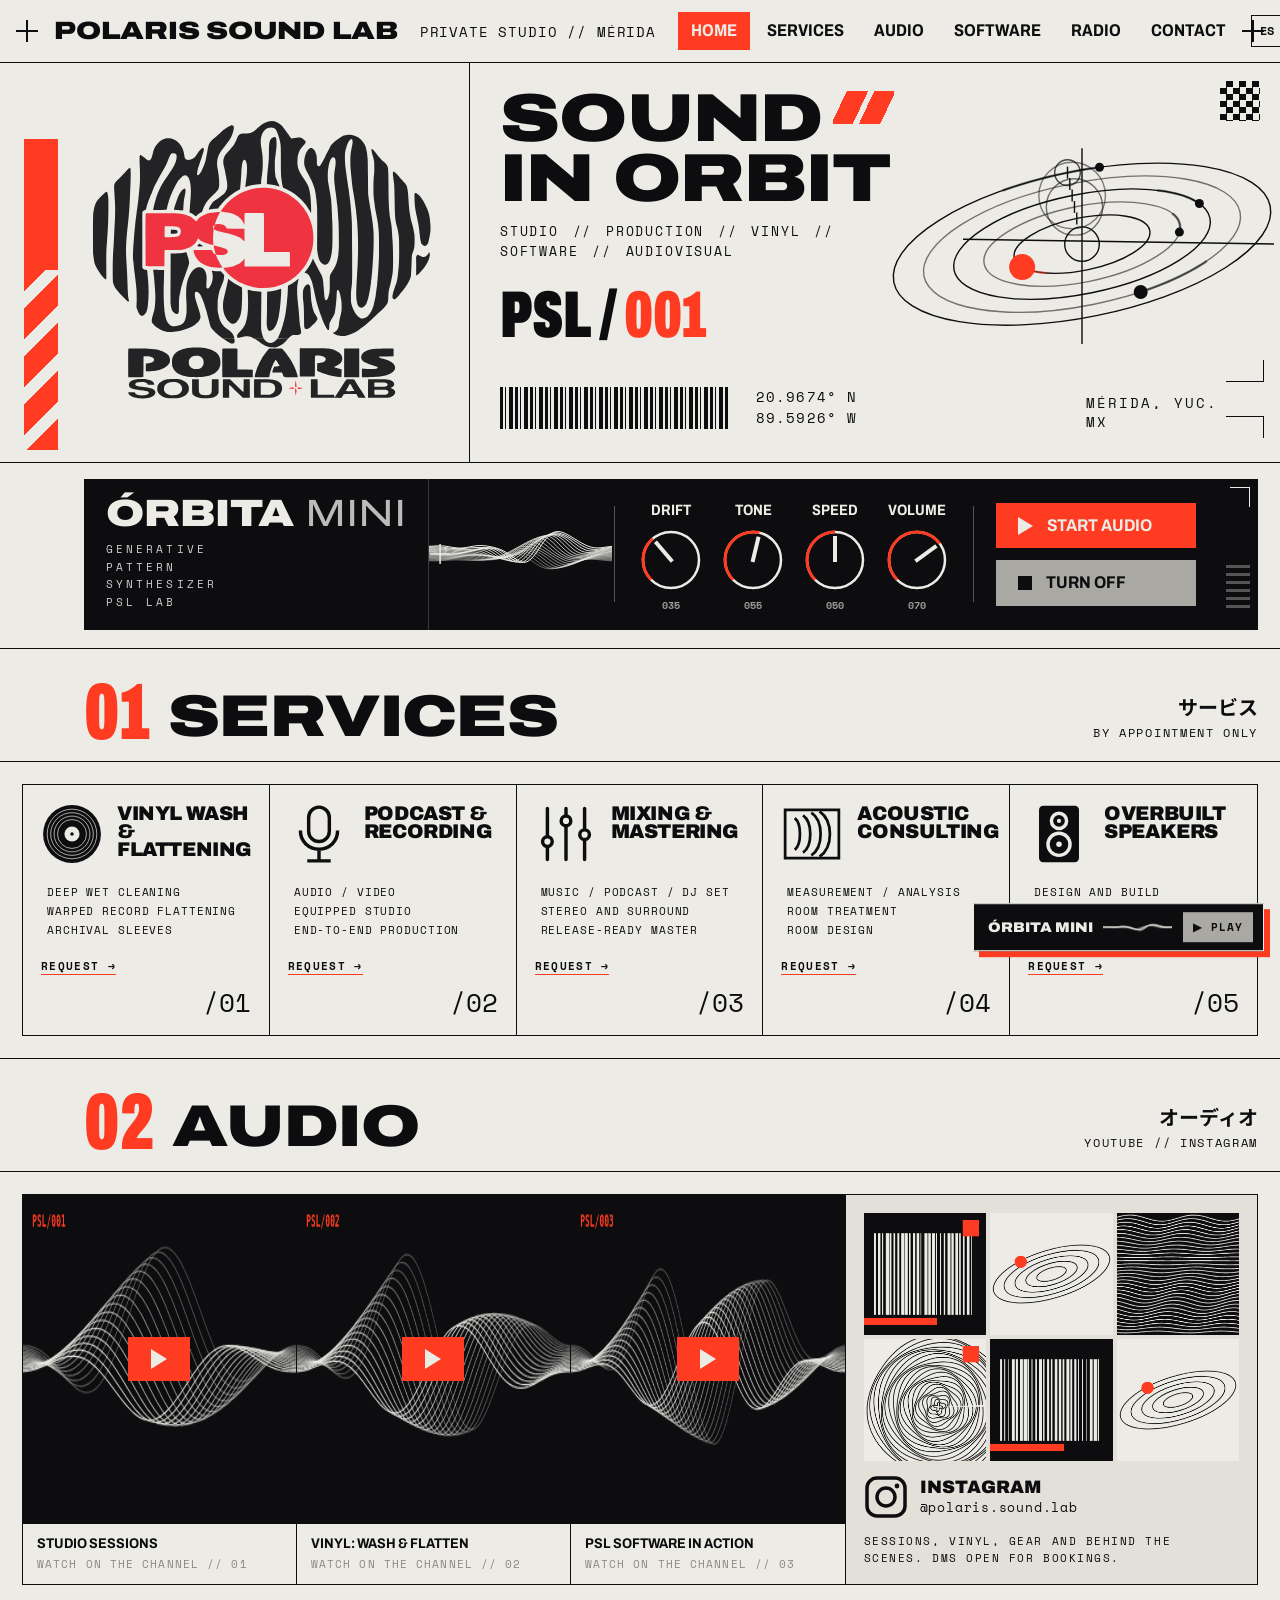
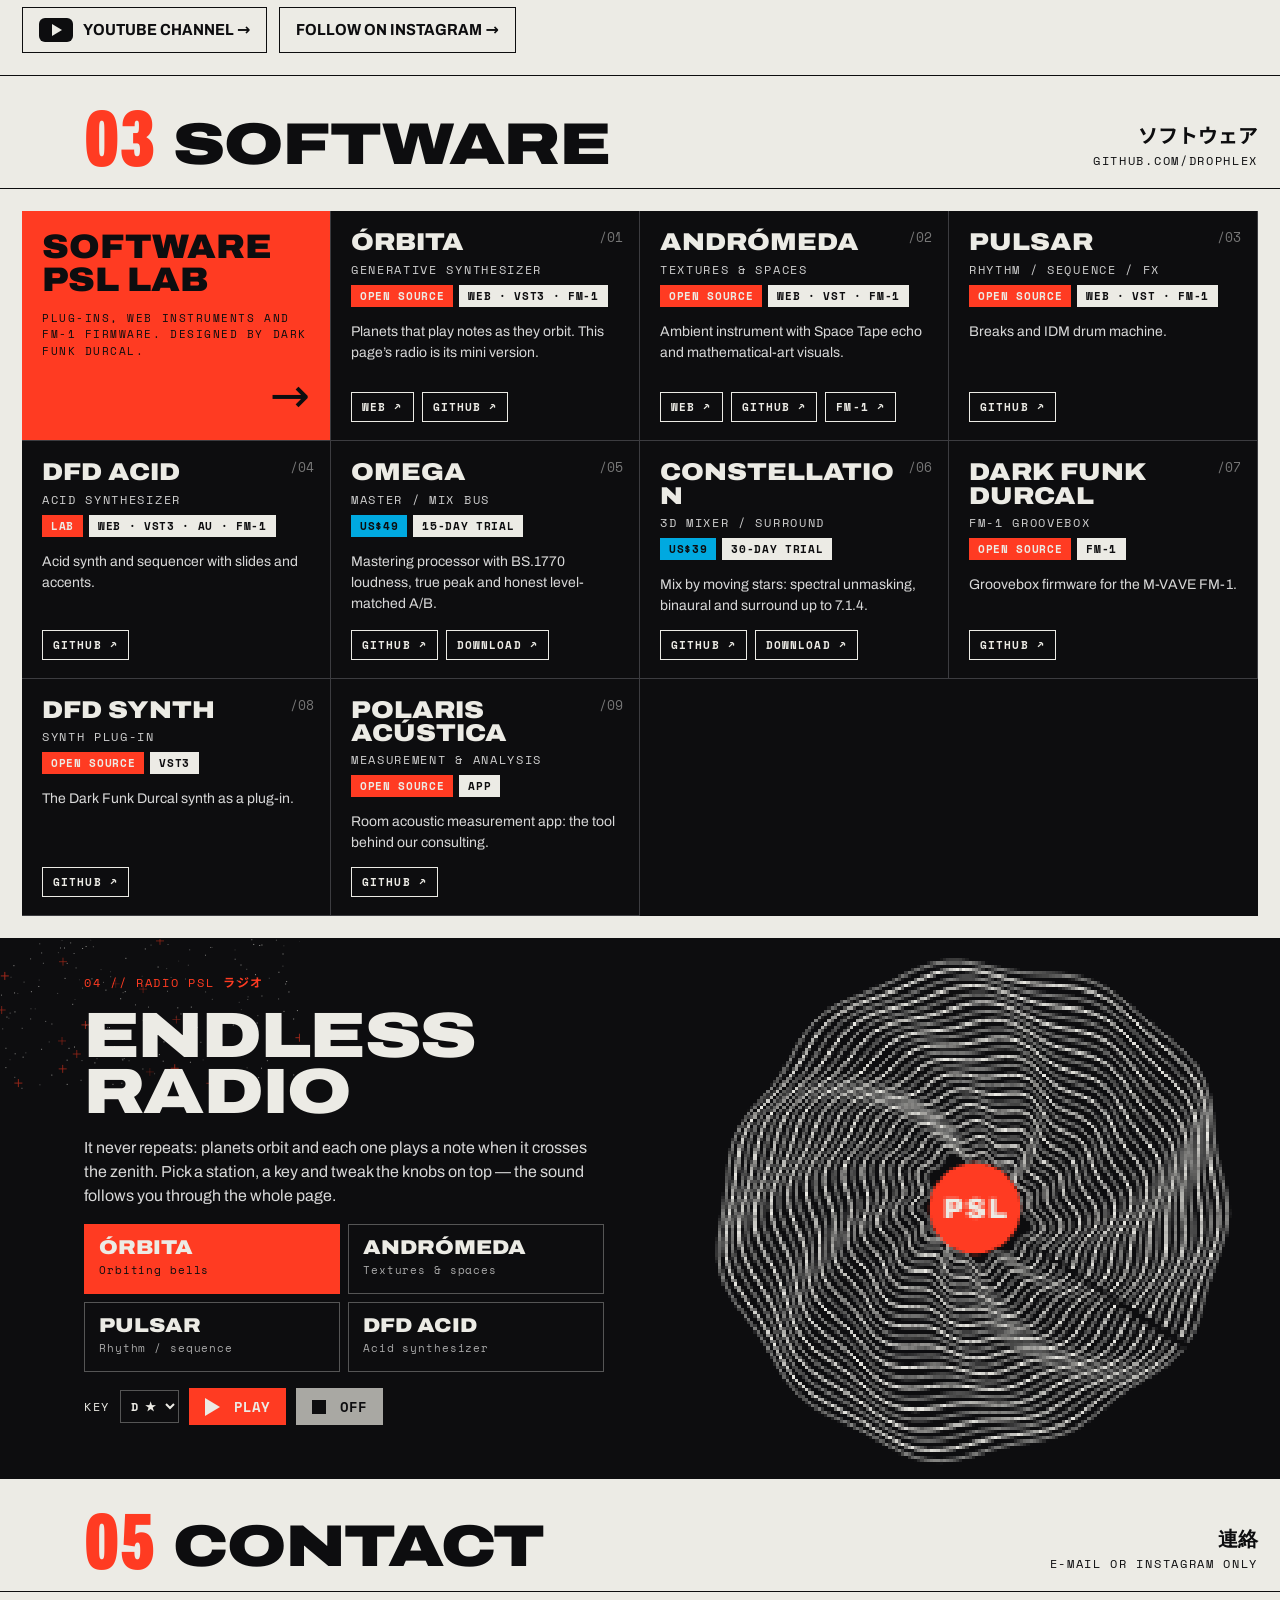
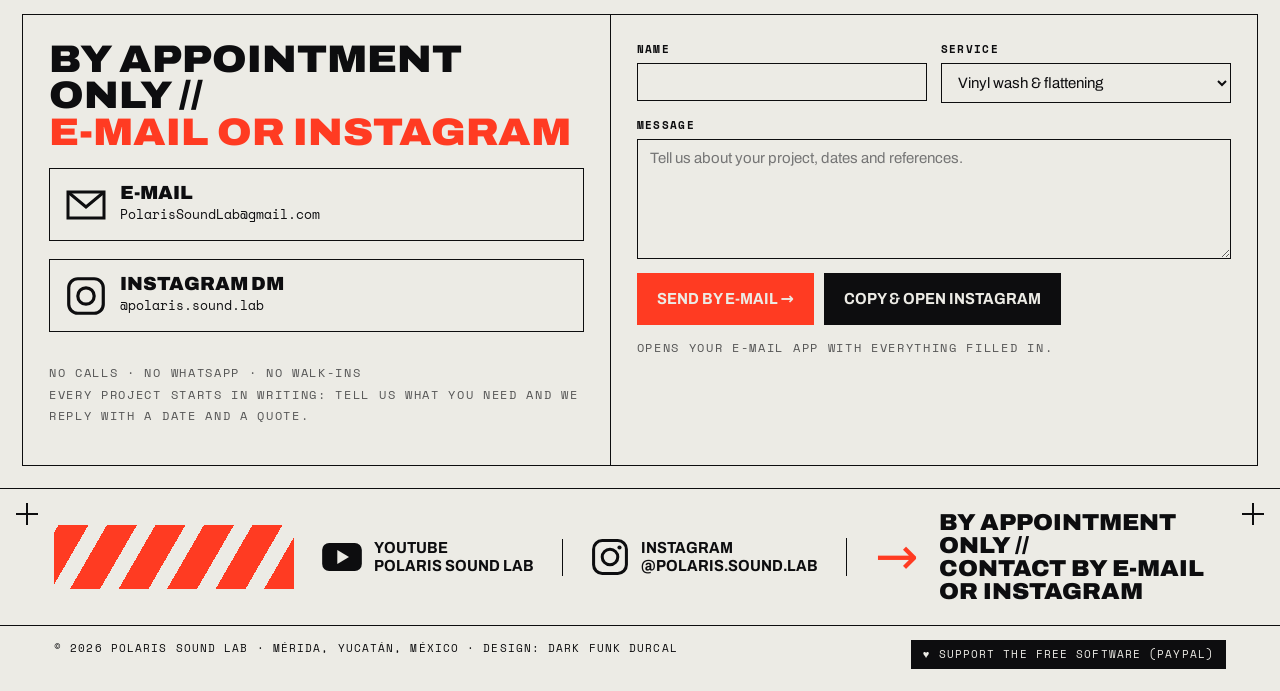
==== index.html @ 4565cee0 "ÓRBITA mini: fix crackling (larger audio buffer, click-free envelopes, limiter, voice cap, lighter v" ====
<!DOCTYPE html>
<html lang="es">
<head>
<meta charset="utf-8">
<meta name="viewport" content="width=device-width,initial-scale=1">
<title>Polaris Sound Lab — Estudio privado · Mérida, Yucatán</title>
<meta name="description" content="Polaris Sound Lab: lavado y aplanado de vinilos, podcast y grabación, mezcla y masterización, asesoría acústica, bocinas Overbuilt y software de audio. Mérida, Yucatán, México.">
<meta property="og:title" content="Polaris Sound Lab — Sonido en órbita">
<meta property="og:description" content="Estudio privado en Mérida, Yucatán. Vinilo, grabación, mezcla, master, acústica, bocinas y software.">
<meta property="og:image" content="assets/og.png">
<meta name="theme-color" content="#ecebe5">
<link rel="icon" href="assets/favicon.svg" type="image/svg+xml">
<link rel="preload" href="assets/archivo-var.woff2" as="font" type="font/woff2" crossorigin>
<style>@font-face{font-family:'Archivo';src:url(assets/archivo-var.woff2) format('woff2');font-weight:100 900;font-stretch:62% 125%;font-display:swap}
@font-face{font-family:'Mono';src:url(assets/SpaceMono-Regular.ttf) format('truetype');font-weight:400;font-display:swap}
@font-face{font-family:'Mono';src:url(assets/SpaceMono-Bold.ttf) format('truetype');font-weight:700;font-display:swap}
@font-face{font-family:'JP';src:url(assets/NotoJP-Bold-sub.ttf) format('truetype');font-weight:700;font-display:swap}
:root{--paper:#ecebe5;--paper2:#e2e0d8;--ink:#0d0d0f;--ink2:#1a1a1d;--red:#ff3b22;--red2:#ef3340;--grey:#8a8880;--line:1.5px solid var(--ink);--cyan:#00a9e0}
*{box-sizing:border-box}
html{scroll-behavior:smooth;scroll-padding-top:64px}
body{margin:0;background:var(--paper);color:var(--ink);font:400 16px/1.5 'Archivo',system-ui,sans-serif;font-stretch:100%;-webkit-font-smoothing:antialiased;overflow-x:hidden}
a{color:inherit}
button{font:inherit;color:inherit;cursor:pointer}
::selection{background:var(--red);color:var(--paper)}
.mono{font-family:'Mono',ui-monospace,monospace;letter-spacing:.14em;text-transform:uppercase}
.jp{font-family:'JP',sans-serif;font-weight:700}
.wide{font-weight:900;font-stretch:125%;letter-spacing:-.01em;text-transform:uppercase;line-height:.88}
.cond{font-weight:900;font-stretch:62%;text-transform:uppercase;line-height:.9}
.red{color:var(--red)}
.cross{position:absolute;width:22px;height:22px;pointer-events:none}
.cross::before,.cross::after{content:'';position:absolute;background:var(--ink)}
.cross::before{left:10px;top:0;width:1.5px;height:22px}.cross::after{top:10px;left:0;height:1.5px;width:22px}
.skip{position:absolute;left:-999px}.skip:focus{left:8px;top:8px;z-index:99;background:var(--ink);color:var(--paper);padding:8px}

/* ── header ── */
header{position:sticky;top:0;z-index:40;background:var(--paper);border-bottom:var(--line)}
.bar{display:flex;align-items:center;gap:22px;height:62px;padding:0 54px;position:relative}
.bar .cross.l{left:16px;top:20px}.bar .cross.r{right:16px;top:20px}
.brand{font-weight:900;font-stretch:125%;font-size:25px;letter-spacing:-.01em;text-decoration:none;white-space:nowrap;display:flex;align-items:center;gap:10px}
.brand svg{width:34px;height:34px;flex:none}
.tagline{font-size:14px;letter-spacing:.06em;white-space:nowrap}
nav{margin-left:auto;display:flex;gap:4px;align-items:center}
nav a{font-weight:700;font-stretch:85%;text-transform:uppercase;font-size:17px;text-decoration:none;padding:5px 12px;border:1.5px solid transparent}
nav a:hover{border-color:var(--ink)}
nav a.on{background:var(--red);color:var(--paper)}
.lang{border:var(--line);background:none;font-family:'Mono';font-weight:700;font-size:12px;padding:6px 8px;margin-left:8px}
.lang:hover{background:var(--ink);color:var(--paper)}

/* ── hero ── */
.hero{display:grid;grid-template-columns:470px 1fr;border-bottom:var(--line);position:relative;min-height:400px}
.hero .side{position:absolute;left:24px;top:76px;bottom:12px;width:34px;background:repeating-linear-gradient(-45deg,var(--red) 0 22px,var(--paper) 22px 34px);background-size:100% 100%}
.hero .side::before{content:'';position:absolute;inset:0 0 auto 0;height:42%;background:var(--red)}
.logoCell{border-right:var(--line);padding:22px 30px 22px 84px;display:flex;align-items:center;justify-content:center;position:relative}
.logo{width:100%;max-width:380px;display:block;overflow:visible}
.logo .grooves{transform-origin:560px 350px;transition:filter .3s}
.logo:hover .grooves{filter:url(#glitch)}
.headCell{padding:26px 30px 24px;position:relative;display:grid;grid-template-columns:1fr 360px;grid-template-rows:auto auto 1fr;gap:0 10px}
.headCell h1{font-size:clamp(46px,5.3vw,92px);white-space:nowrap;margin:0;grid-column:1/2}
.headCell h1 .slash{display:inline-block;width:.9em;height:.48em;margin-left:.15em;vertical-align:.25em;background:linear-gradient(115deg,transparent 0 18%,var(--red) 18% 46%,transparent 46% 54%,var(--red) 54% 82%,transparent 82%)}
.kicker{font-size:13px;margin:14px 0 18px;word-spacing:.3em}
.code{display:flex;align-items:center;gap:26px;flex-wrap:wrap}
.code .big{font-weight:900;font-stretch:62%;font-size:66px;line-height:.8}
.barcode{height:42px;width:230px;background:repeating-linear-gradient(90deg,var(--ink) 0 3px,transparent 3px 5px,var(--ink) 5px 6px,transparent 6px 9px,var(--ink) 9px 13px,transparent 13px 15px)}
.coords{font-size:14px;line-height:1.45;letter-spacing:.08em}
.orbitBox{grid-column:2/3;grid-row:1/4;position:relative;min-height:300px}
.orbitBox canvas{position:absolute;inset:-10px -10px 0 -30px;width:calc(100% + 40px);height:calc(100% + 10px)}
.orbitBox .loc{position:absolute;right:46px;bottom:6px;font-size:14px;line-height:1.4}
.orbitBox .px{position:absolute;right:4px;top:-8px;width:40px;height:40px;background:conic-gradient(var(--ink) 0 25%,transparent 0 50%,var(--ink) 0 75%,transparent 0);background-size:13px 13px}
.brk{position:absolute;width:38px;height:22px;border:1.5px solid var(--ink)}
.brk.a{right:0;bottom:56px;border-left:0;border-top:0}.brk.b{right:0;bottom:0;border-left:0;border-bottom:0}

/* ── órbita mini player ── */
.playerWrap{padding:16px 22px 18px 84px;border-bottom:var(--line)}
.player{background:var(--ink);color:var(--paper);display:grid;grid-template-columns:auto 1fr auto auto 40px;align-items:center;gap:0;min-height:142px;position:relative}
.player .ttl{padding:18px 22px;border-right:1px solid #3a3a3e;height:100%;display:flex;flex-direction:column;justify-content:center}
.player .ttl b{font-size:38px;font-weight:900;font-stretch:125%;line-height:.9}
.player .ttl b span{font-weight:400;color:#bbb}
.player .ttl small{font-size:11px;line-height:1.6;margin-top:10px;letter-spacing:.28em;color:#cfcfcf}
.player .wave{height:142px;width:100%;display:block;min-width:120px}
.knobs{display:flex;gap:18px;padding:0 24px;border-left:1px solid #555;border-right:1px solid #555;height:96px;align-items:center}
.knob{display:flex;flex-direction:column;align-items:center;gap:6px;user-select:none;touch-action:none;outline:none}
.knob label{font-weight:700;font-stretch:85%;font-size:15px;text-transform:uppercase}
.knob svg{width:64px;height:64px;cursor:ns-resize}
.knob:focus-visible svg circle.rim{stroke:var(--red)}
.knob .val{font:700 10px 'Mono';color:#9a9a9a;height:12px}
.ctrls{display:flex;flex-direction:column;gap:12px;padding:0 22px}
.btn{display:flex;align-items:center;gap:14px;border:0;font-weight:700;font-stretch:90%;text-transform:uppercase;font-size:17px;padding:10px 22px;min-width:200px}
.btn.go{background:var(--red);color:var(--paper)}
.btn.go:hover{background:#ff5c46}
.btn.go .ico{width:0;height:0;border-left:15px solid currentColor;border-top:9px solid transparent;border-bottom:9px solid transparent}
.btn.stop{background:#a9a8a3;color:var(--ink)}
.btn.stop .ico{width:14px;height:14px;background:currentColor}
.btn.stop:hover{background:var(--paper)}
.player.live .btn.go{outline:2px solid var(--paper);outline-offset:3px}
.player .lv{align-self:stretch;display:flex;flex-direction:column;justify-content:flex-end;gap:5px;padding:22px 8px}
.player .lv i{display:block;height:3px;background:#555}.player .lv i.on{background:var(--paper)}
.player .corner{position:absolute;right:8px;top:8px;width:20px;height:20px;border-top:1.5px solid var(--paper);border-right:1.5px solid var(--paper)}
.moods{display:flex;gap:6px;flex-wrap:wrap;margin-top:10px}
.moods button{background:none;border:1px solid #666;color:#ccc;font:700 10px 'Mono';letter-spacing:.12em;padding:4px 7px}
.moods button.on{background:var(--paper);color:var(--ink);border-color:var(--paper)}
.status{font-size:11px;color:#9a9a9a;margin-top:2px}

/* floating mini control */
.pill{position:fixed;right:16px;bottom:16px;z-index:50;background:var(--ink);color:var(--paper);display:flex;align-items:center;gap:10px;padding:8px 10px 8px 14px;border:1.5px solid var(--paper);box-shadow:6px 6px 0 var(--red);transform:translateY(140%);transition:transform .35s}
.pill.show{transform:none}
.pill .nm{font-weight:900;font-stretch:110%;font-size:14px;text-transform:uppercase}
.pill canvas{width:70px;height:26px}
.pill button{background:var(--red);color:var(--paper);border:0;font:700 11px 'Mono';letter-spacing:.1em;padding:7px 10px}
.pill button.off{background:#a9a8a3;color:var(--ink)}

/* ── sections ── */
section{position:relative;border-bottom:var(--line)}
.sh{display:flex;align-items:flex-end;gap:18px;padding:34px 22px 18px 84px;border-bottom:var(--line)}
.sh .n{font-weight:900;font-stretch:62%;font-size:80px;line-height:.75;color:var(--red)}
.sh h2{margin:0;font-size:clamp(34px,4.6vw,64px)}
.sh .meta{margin-left:auto;text-align:right;font-size:12px;line-height:1.6}
.sh .meta .jp{font-size:20px;letter-spacing:0;display:block}

/* services */
.services{display:grid;grid-template-columns:repeat(5,minmax(0,1fr));margin:22px 22px 22px 22px;border:var(--line)}
.svc{border-right:var(--line);padding:18px 18px 14px;display:flex;flex-direction:column;min-height:250px;position:relative;background:var(--paper);transition:background .2s,color .2s}
.svc:last-child{border-right:0}
.svc .top{display:flex;gap:14px;align-items:flex-start}
.svc svg{width:62px;height:62px;flex:none}
.svc h3{margin:2px 0 0;font-size:clamp(18px,1.55vw,25px);hyphens:auto;font-weight:900;font-stretch:100%;line-height:.92;text-transform:uppercase;letter-spacing:-.02em}
.svc ul{list-style:none;margin:18px 0 10px;padding:0 0 0 6px;font-size:11px;letter-spacing:.08em;line-height:1.75}
.svc .num{margin-top:auto;align-self:flex-end;font:400 26px 'Mono'}
.svc a.ask{font:700 11px 'Mono';letter-spacing:.12em;text-transform:uppercase;text-decoration:none;border-bottom:1.5px solid var(--red);align-self:flex-start;margin-top:auto}
.svc:hover{background:var(--ink);color:var(--paper)}
.svc:hover svg *{stroke:var(--paper)}
.svc:hover svg .fill{fill:var(--paper)}
.svc:hover a.ask{color:var(--red)}
.svc p{font-size:14px;margin:0 0 12px}
.note{padding:0 22px 22px;font-size:12px}

/* software */
.soft{background:var(--ink);color:var(--paper);margin:22px;display:grid;grid-template-columns:repeat(auto-fill,minmax(270px,1fr))}
.app{padding:20px 20px 18px;border-right:1px solid #3c3c40;border-bottom:1px solid #3c3c40;display:flex;flex-direction:column;gap:6px;min-height:230px;position:relative}
.app h3{margin:0;padding-right:34px;overflow-wrap:anywhere;font-size:clamp(22px,1.9vw,30px);font-weight:900;font-stretch:115%;text-transform:uppercase;line-height:.95}
.app .sub{font-size:12px;color:#cfcfcf}
.app p{font-size:14px;color:#d8d8d8;margin:8px 0}
.tags{display:flex;gap:6px;flex-wrap:wrap}
.tag{background:var(--red);color:var(--paper);font:700 11px 'Mono';letter-spacing:.06em;padding:3px 9px;text-transform:uppercase}
.tag.w{background:var(--paper);color:var(--ink)}.tag.c{background:var(--cyan);color:var(--ink)}
.app .links{margin-top:auto;display:flex;gap:8px;flex-wrap:wrap}
.app .links a{font:700 11px 'Mono';letter-spacing:.1em;text-transform:uppercase;text-decoration:none;border:1px solid var(--paper);padding:6px 10px}
.app .links a:hover{background:var(--paper);color:var(--ink)}
.app .idx{position:absolute;right:16px;top:16px;font:400 13px 'Mono';color:#777}
.softHead{display:flex;flex-direction:column;justify-content:space-between;padding:20px;border-right:1px solid #3c3c40;border-bottom:1px solid #3c3c40;background:var(--red);color:var(--ink)}
.softHead b{font-size:34px;font-weight:900;font-stretch:110%;line-height:.95;text-transform:uppercase}
.softHead .arrow{font-size:48px;line-height:1;align-self:flex-end}

/* audio / youtube / instagram */
.media{display:grid;grid-template-columns:2fr 1fr;margin:22px;border:var(--line)}
.vids{display:grid;grid-template-columns:repeat(3,1fr);border-right:var(--line)}
.vid{border-right:var(--line);display:flex;flex-direction:column}
.vid:last-child{border-right:0}
.vid .frame{flex:1;min-height:190px;aspect-ratio:auto;background:var(--ink);position:relative;overflow:hidden;display:block;border:0;width:100%;padding:0}
.vid .frame img{width:100%;height:100%;object-fit:cover;display:block;opacity:.85}
.vid .frame canvas{width:100%;height:100%;display:block}
.vid .frame .play{position:absolute;left:50%;top:50%;transform:translate(-50%,-50%);width:62px;height:44px;background:var(--red);display:grid;place-items:center}
.vid .frame .play::after{content:'';border-left:16px solid var(--paper);border-top:10px solid transparent;border-bottom:10px solid transparent}
.vid iframe{width:100%;flex:1;min-height:190px;border:0;display:block}
.vid .cap{padding:12px 14px;font-size:14px;font-weight:700;font-stretch:90%;text-transform:uppercase;line-height:1.15}
.vid .cap small{display:block;font:400 11px 'Mono';letter-spacing:.1em;color:var(--grey);margin-top:4px}
.ig{display:flex;flex-direction:column;padding:18px;gap:14px;background:var(--paper2)}
.ig .grid{display:grid;grid-template-columns:repeat(3,1fr);gap:4px}
.ig .grid canvas{width:100%;aspect-ratio:1;display:block;background:var(--ink)}
.ig a.follow{display:flex;align-items:center;gap:12px;text-decoration:none;font-weight:900;font-stretch:100%;text-transform:uppercase;font-size:18px;line-height:1.1}
.ig a.follow small{display:block;font:400 13px 'Mono';letter-spacing:.06em;text-transform:none}
.socialRow{display:flex;gap:12px;flex-wrap:wrap;padding:0 22px 22px}
.socialRow a{display:inline-flex;gap:10px;align-items:center;text-decoration:none;border:var(--line);padding:10px 16px;font-weight:700;text-transform:uppercase;font-stretch:90%}
.socialRow a:hover{background:var(--ink);color:var(--paper)}

/* radio */
.radio{background:var(--ink);color:var(--paper);display:grid;grid-template-columns:1.1fr 1fr;min-height:540px;overflow:hidden}
.radio .sh{border-color:#333}
.radio canvas.groove{width:100%;height:100%;display:block;image-rendering:pixelated;min-height:420px}
.radio .copy{padding:34px 34px 34px 84px;display:flex;flex-direction:column;gap:16px;position:relative}
.radio h2{font-size:clamp(40px,5vw,76px);margin:0}
.radio p{color:#d7d7d7;max-width:520px;margin:0}
.station{display:grid;grid-template-columns:repeat(2,1fr);gap:8px;max-width:520px}
.station button{background:none;border:1.5px solid #555;color:var(--paper);text-align:left;padding:12px 14px}
.station button b{display:block;font-weight:900;font-stretch:115%;font-size:20px;text-transform:uppercase;line-height:1}
.station button span{font:400 11px 'Mono';letter-spacing:.08em;color:#aaa}
.station button.on{border-color:var(--red);background:var(--red)}
.station button.on span{color:var(--ink)}
.keyRow{display:flex;gap:10px;align-items:center;font-size:12px}
.keyRow select{background:var(--ink);color:var(--paper);border:1.5px solid #555;font:700 12px 'Mono';padding:6px}
.radio .stars{position:absolute;inset:0;pointer-events:none;opacity:.6}

/* contact */
.contact{display:grid;grid-template-columns:1fr 1.1fr;margin:22px;border:var(--line)}
.rules{padding:26px;border-right:var(--line);display:flex;flex-direction:column;gap:18px}
.rules .big{font-size:clamp(26px,3vw,40px);font-weight:900;font-stretch:110%;line-height:.95;text-transform:uppercase}
.rules .big .red{display:block}
.chan{display:flex;gap:14px;align-items:center;text-decoration:none;border:var(--line);padding:14px 16px;background:var(--paper)}
.chan:hover{background:var(--ink);color:var(--paper)}
.chan:hover svg *{stroke:var(--paper)}
.chan b{font-weight:900;text-transform:uppercase;font-size:19px;display:block;line-height:1}
.chan small{font:400 13px 'Mono'}
.no{font-size:12px;line-height:1.8;color:#555}
form{padding:26px;display:grid;grid-template-columns:1fr 1fr;gap:14px;align-content:start}
form label{display:flex;flex-direction:column;gap:6px;font:700 11px 'Mono';letter-spacing:.12em;text-transform:uppercase}
form .full{grid-column:1/-1}
input,select,textarea{font:400 15px 'Archivo';border:var(--line);background:var(--paper);padding:10px 12px;border-radius:0;color:var(--ink)}
textarea{min-height:120px;resize:vertical}
input:focus,select:focus,textarea:focus{outline:3px solid var(--red);outline-offset:0}
.sendRow{display:flex;gap:10px;flex-wrap:wrap}
.sendRow button{border:0;padding:14px 20px;font-weight:700;text-transform:uppercase;font-stretch:90%;font-size:16px}
.sendRow .mail{background:var(--red);color:var(--paper)}
.sendRow .igb{background:var(--ink);color:var(--paper)}
.formNote{font-size:12px;color:#555;grid-column:1/-1;margin:0}

/* footer */
footer{display:grid;grid-template-columns:240px auto auto 1fr;align-items:center;gap:0;padding:22px 54px;position:relative}
footer .stripes{height:64px;background:repeating-linear-gradient(-60deg,var(--red) 0 26px,transparent 26px 42px)}
footer .lk{display:flex;align-items:center;gap:12px;padding:0 28px;border-right:var(--line);text-decoration:none;font-weight:700;text-transform:uppercase;line-height:1.15;font-stretch:90%}
footer .cta{display:flex;align-items:center;gap:20px;padding-left:28px;font-weight:900;font-stretch:105%;font-size:clamp(18px,1.8vw,28px);line-height:1;text-transform:uppercase;text-decoration:none}
footer .cta .arrow{color:var(--red);font-size:52px;font-weight:400}
footer .cross.l{left:16px;top:14px}footer .cross.r{right:16px;top:14px}
.legal{display:flex;justify-content:space-between;flex-wrap:wrap;gap:10px;padding:14px 54px 22px;border-top:var(--line);font-size:11px;letter-spacing:.1em}
.legal a.donate{background:var(--ink);color:var(--paper);text-decoration:none;padding:6px 12px}
.legal a.donate:hover{background:var(--red)}

/* reveal */
.rv{opacity:0;transform:translateY(18px);transition:opacity .7s,transform .7s}
.rv.in{opacity:1;transform:none}
@media (prefers-reduced-motion:reduce){.rv{opacity:1;transform:none;transition:none}html{scroll-behavior:auto}}

/* ── responsive ── */
@media (max-width:1180px){
 .tagline{display:none}
 .hero{grid-template-columns:360px 1fr}
 .headCell{grid-template-columns:1fr}
 .orbitBox{grid-column:1;grid-row:auto;min-height:240px}
 .services{grid-template-columns:repeat(3,1fr)}
 .svc{border-bottom:var(--line)}
 .player{grid-template-columns:auto 1fr auto 40px}
 .knobs{grid-column:1/-1;order:5;border:0;border-top:1px solid #555;justify-content:center;height:auto;padding:14px}
 .media{grid-template-columns:1fr}.vids{border-right:0;border-bottom:var(--line)}
}
@media (max-width:820px){
 .bar{padding:0 14px;gap:10px;height:56px}.bar .cross{display:none}
 .brand{font-size:16px}.brand svg{width:28px;height:28px}
 nav{position:fixed;left:0;right:0;bottom:0;margin:0;background:var(--paper);border-top:var(--line);overflow-x:auto;padding:6px;z-index:45;justify-content:flex-start}
 nav a{font-size:14px;padding:6px 9px;white-space:nowrap}
 .lang{margin-left:auto}
 body{padding-bottom:52px}
 .pill{bottom:66px}
 .hero{grid-template-columns:1fr}
 .hero .side{display:none}
 .logoCell{border-right:0;border-bottom:var(--line);padding:22px}
 .logo{max-width:280px}
 .headCell{padding:22px 16px}
 .code .big{font-size:50px}.barcode{width:140px}
 .playerWrap{padding:14px}
 .player{grid-template-columns:1fr;}
 .player .ttl{border-right:0;border-bottom:1px solid #3a3a3e}
 .player .wave{height:110px}
 .knobs{gap:12px;flex-wrap:wrap}.knob svg{width:54px;height:54px}
 .ctrls{flex-direction:row;padding:14px}.btn{min-width:0;flex:1;font-size:15px;padding:12px}
 .player .lv,.player .corner{display:none}
 .sh{padding:26px 14px 14px}.sh .n{font-size:56px}.sh .meta{display:none}
 .services{grid-template-columns:1fr;margin:14px}.svc{border-right:0;min-height:0}
 .soft,.media,.contact{margin:14px}
 .vids{grid-template-columns:1fr}.vid{border-right:0;border-bottom:var(--line)}
 .radio{grid-template-columns:1fr}.radio .copy{padding:26px 16px}
 .contact{grid-template-columns:1fr}.rules{border-right:0;border-bottom:var(--line)}
 form{grid-template-columns:1fr}
 footer{grid-template-columns:1fr;gap:14px;padding:20px 16px}
 footer .lk{border:0;padding:0}footer .cta{padding:0}
 .legal{padding:14px 16px 22px}
}
</style>
</head>
<body>
<a class="skip" href="#servicios">Saltar al contenido</a>
<svg width="0" height="0" style="position:absolute" aria-hidden="true">
 <filter id="glitch"><feTurbulence id="turb" type="fractalNoise" baseFrequency="0.012 0.06" numOctaves="2" seed="3"/><feDisplacementMap id="disp" in="SourceGraphic" scale="14"/></filter>
 <filter id="breath"><feTurbulence id="turb2" type="turbulence" baseFrequency="0.008" numOctaves="1" seed="9"/><feDisplacementMap id="disp2" in="SourceGraphic" scale="0"/></filter>
</svg>

<header>
 <div class="bar">
  <span class="cross l"></span>
  <a class="brand" href="#inicio" aria-label="Polaris Sound Lab">POLARIS SOUND LAB</a>
  <span class="tagline mono" data-en="PRIVATE STUDIO // MÉRIDA">ESTUDIO PRIVADO // MÉRIDA</span>
  <nav aria-label="Principal">
   <a href="#inicio" class="on" data-en="Home">Inicio</a>
   <a href="#servicios" data-en="Services">Servicios</a>
   <a href="#audio">Audio</a>
   <a href="#software">Software</a>
   <a href="#radio">Radio</a>
   <a href="#contacto" data-en="Contact">Contacto</a>
   <button class="lang" id="lang" aria-label="Change language">EN</button>
  </nav>
  <span class="cross r"></span>
 </div>
</header>

<main>
<section id="inicio" style="border-bottom:0">
 <div class="hero">
  <div class="side" aria-hidden="true"></div>
  <div class="logoCell">
   <svg class="logo" id="logo" viewBox="110 70 900 740" role="img" aria-label="Polaris Sound Lab">
    <g id="logoG"><path class="grooves" fill="#232325" d="M455.2 626.2C444.4 617.8 432.7 605.9 430.9 601.5C430.6 600.8 430.2 599.5 429.9 598.6C429.7 597.7 429.3 596.2 429.0 595.1C428.7 594.1 428.2 592.5 428.0 591.5C427.8 590.5 427.2 588.4 426.8 586.8C426.4 585.1 425.5 581.4 424.7 578.5C424.0 575.6 423.2 572.6 423.0 571.8C422.8 570.9 422.1 568.6 421.6 566.5C421.0 564.4 420.1 561.2 419.5 559.4C417.8 553.6 416.6 549.9 415.0 544.7C412.1 535.0 406.6 522.8 403.1 518.2C399.3 513.2 394.9 511.6 392.2 514.2C391.1 515.3 391.0 515.9 391.0 519.6C391.0 526.5 391.8 529.9 398.3 549.8C400.7 556.9 403.3 565.6 404.2 569.2C406.1 576.5 405.9 578.8 403.3 584.1C398.7 593.5 381.7 604.5 364.8 609.0C363.9 609.2 361.7 609.9 359.8 610.5C357.8 611.1 355.1 611.8 353.8 612.0C352.4 612.3 349.9 612.7 348.2 613.0C328.3 616.6 317.3 615.5 303.2 608.5C294.6 604.2 287.2 598.3 283.2 592.5C282.0 590.6 281.8 589.9 281.8 587.2C281.9 582.6 282.8 577.6 285.0 570.8C288.0 561.1 288.4 559.5 289.5 550.8C291.1 537.8 291.3 526.3 290.2 509.5C288.7 487.2 287.9 478.8 286.0 462.5C285.7 460.2 285.5 458.1 285.5 457.9C285.5 457.7 291.7 457.5 299.3 457.6L313.1 457.8L313.0 467.0C313.0 472.1 312.7 480.6 312.5 486.0C311.1 514.0 312.3 550.3 315.0 568.0C317.0 581.0 320.2 589.5 325.2 594.9C331.4 601.6 337.1 602.3 351.7 598.0C357.6 596.3 362.5 592.2 365.1 586.9C366.9 583.4 367.2 582.3 368.5 575.2C368.8 573.6 369.3 571.1 369.6 569.8C370.3 566.6 370.2 542.5 369.5 535.2C368.7 526.6 368.8 506.3 369.7 499.2C372.6 477.0 382.3 458.8 394.4 452.9C398.5 450.9 398.7 450.9 402.9 451.1C407.8 451.4 409.9 452.2 413.2 455.4C415.5 457.5 418.3 462.5 419.1 465.5C420.6 471.4 421.1 475.5 420.8 480.8C420.0 496.2 419.9 501.0 420.5 502.5C421.8 505.6 424.2 505.6 427.2 502.6C429.2 500.5 433.2 493.1 433.9 490.2C434.2 489.1 434.8 486.9 435.3 485.2C436.7 480.4 436.6 468.3 435.1 463.9C434.5 462.1 434.0 460.4 434.0 460.2C434.0 460.0 435.9 460.0 438.1 460.2C440.4 460.5 445.6 460.8 449.6 460.9L457.0 461.2L461.3 466.0L465.5 470.8L465.2 474.8C464.8 480.4 463.3 486.8 461.2 491.8C460.9 492.6 459.8 495.2 458.9 497.5C455.7 505.0 453.0 512.4 453.0 513.3C453.0 513.8 452.6 515.6 452.0 517.4C451.5 519.3 450.8 522.4 450.5 524.4C450.2 526.4 449.7 529.6 449.4 531.6C449.0 533.8 448.8 540.5 448.8 548.2C448.8 559.7 448.9 562.0 449.9 567.0C454.4 589.7 459.6 598.6 474.8 608.9C484.1 615.2 488.0 619.7 490.0 626.5C491.8 632.6 493.2 632.0 476.9 632.0L462.8 632.0L455.2 626.2ZM538.3 630.0C536.1 628.9 533.7 628.0 533.0 627.8C532.3 627.7 530.1 627.2 528.0 626.8C522.0 625.5 518.9 625.8 510.9 628.0C500.3 631.0 498.0 630.6 498.0 626.0C498.0 622.2 499.4 620.0 506.1 613.3C516.8 602.5 520.0 596.0 523.4 578.0C525.9 564.9 526.7 542.4 525.4 519.4C525.1 512.7 525.0 508.3 525.3 508.0C525.6 507.7 526.7 507.8 528.3 508.3C533.2 509.8 545.4 511.9 552.5 512.5L559.7 513.2L559.3 555.0C558.8 603.9 558.9 607.5 559.8 612.8C561.0 619.6 563.6 628.3 565.3 630.9L566.0 632.0L554.1 632.0L542.2 631.9L538.3 630.0ZM600.5 631.8C600.5 631.7 601.6 629.5 603.0 626.9C606.4 620.4 610.8 609.2 612.7 602.0C613.1 600.5 613.9 597.7 614.5 595.8C616.6 589.0 619.9 575.2 620.4 571.0C620.8 568.7 621.2 565.3 621.5 563.5C621.8 561.7 622.2 558.5 622.5 556.2C622.8 554.0 623.3 550.9 623.5 549.2C623.8 547.6 624.4 541.4 624.8 535.5C625.3 529.6 625.8 523.1 626.1 521.0C626.3 518.9 626.6 512.9 626.8 507.6L627.1 498.0L630.4 496.2C635.9 493.2 642.9 488.5 648.9 483.8C654.4 479.5 655.6 478.9 654.6 480.8C654.3 481.3 653.8 482.8 653.5 484.0C653.2 485.2 652.7 486.8 652.4 487.4C652.2 488.0 652.0 489.4 652.0 490.4C652.0 491.4 651.8 493.0 651.5 494.0C649.9 500.1 649.9 517.2 651.5 532.5C651.8 535.1 652.4 541.0 652.8 545.5C653.3 550.0 653.8 555.4 654.0 557.5C654.5 561.9 655.3 571.7 656.0 582.5C656.7 592.5 657.2 596.1 659.0 604.8C661.6 616.8 661.2 619.1 656.1 621.7C653.7 622.9 653.1 623.0 646.3 623.0C639.2 623.0 638.9 623.0 636.1 624.4C634.5 625.2 631.9 627.3 630.2 628.9L627.2 632.0L613.9 632.0C606.5 632.0 600.5 631.9 600.5 631.8ZM761.2 625.2C758.3 625.0 753.2 624.1 751.8 623.5C748.4 622.2 743.2 619.7 742.1 618.9C740.9 617.9 741.5 617.1 744.8 615.5C751.5 612.0 755.2 606.3 756.1 597.8C757.0 588.6 758.0 582.1 758.9 579.0C759.8 575.9 761.9 566.9 762.6 563.0C763.4 558.4 763.4 541.6 762.6 537.0C762.3 535.2 761.7 531.6 761.2 528.9C759.9 520.8 758.0 514.4 755.9 510.6C754.7 508.6 752.3 508.3 751.5 510.1C751.3 510.7 750.8 516.2 750.5 522.2C749.9 534.6 749.3 541.4 747.5 555.8C745.9 568.0 745.4 569.9 743.4 572.8C742.7 574.0 742.0 575.1 742.0 575.2C742.0 575.3 741.0 577.0 739.8 578.9C738.6 580.7 736.4 584.9 734.9 588.0L732.1 593.8L731.9 600.5C731.7 604.2 731.4 607.8 731.1 608.6C729.3 613.1 725.6 608.7 718.8 594.0C717.4 590.9 712.6 578.9 712.0 577.0C711.8 576.3 710.9 573.8 710.0 571.5C709.1 569.2 707.9 565.6 707.2 563.5C706.5 561.4 705.3 558.0 704.5 555.8C703.0 551.4 701.4 546.2 700.5 542.2C700.2 540.9 699.7 539.1 699.5 538.2C698.8 535.8 696.2 524.8 695.8 522.5C694.5 514.9 691.0 499.5 689.0 492.2C688.8 491.4 688.2 489.5 687.8 488.0C686.6 483.6 683.6 476.6 681.7 473.5C678.6 468.8 675.5 466.3 671.5 465.7C669.0 465.3 668.6 464.7 669.9 463.3C672.5 460.5 682.0 447.1 682.0 446.3C682.0 446.2 683.1 444.1 684.5 441.8C685.9 439.4 687.0 437.3 687.0 437.2C687.0 437.1 687.6 435.8 688.3 434.3C688.9 432.8 689.7 431.0 690.0 430.2C690.6 428.6 691.3 429.0 691.8 431.1C692.0 432.0 693.3 434.9 694.6 437.5C707.7 462.3 709.5 465.7 711.8 469.8C713.3 472.4 714.7 477.4 715.5 482.2C715.8 484.4 716.3 487.6 716.5 489.3C716.8 491.0 717.0 493.3 717.0 494.5C717.0 495.8 717.2 498.4 717.5 500.5C717.7 502.6 718.2 507.9 718.5 512.2C719.6 528.1 720.6 533.2 723.1 534.6C725.3 535.7 727.9 531.9 730.2 523.7C732.9 514.3 733.1 511.8 733.1 491.7C733.0 476.6 733.1 472.9 733.7 471.7C734.1 470.9 734.9 469.2 735.4 468.0C736.0 466.7 737.7 464.0 739.2 461.9C741.9 458.1 747.2 448.5 748.0 446.0C748.2 445.3 749.1 442.8 750.0 440.5C750.8 438.2 751.7 435.4 752.0 434.2C752.2 433.1 752.9 430.1 753.4 427.5C754.9 420.5 755.9 409.3 756.2 395.8C756.5 382.0 755.8 344.0 755.0 332.5C753.3 306.6 752.8 299.3 752.0 293.2C751.5 289.3 750.9 284.5 750.0 276.5C749.7 274.2 749.3 270.7 749.0 268.8C748.8 266.8 748.3 263.6 748.0 261.5C747.8 259.4 747.3 256.2 747.0 254.2C746.7 252.3 746.3 248.7 746.0 246.2C745.7 243.8 745.4 241.0 745.3 240.0C745.1 239.0 744.8 234.8 744.5 230.5C743.7 219.4 744.4 210.2 747.1 196.3C748.2 190.1 748.3 181.0 747.2 177.2C746.6 175.0 746.1 174.2 744.5 173.2C742.1 171.7 741.2 171.7 739.2 173.0C732.9 176.8 728.0 197.0 728.0 219.2C728.0 228.1 728.3 231.6 729.9 240.5C730.2 242.0 730.9 245.7 731.4 248.8C732.6 255.4 733.8 262.0 734.5 266.8C734.8 268.7 735.3 271.5 735.5 273.0C737.0 282.0 737.9 293.7 738.5 312.8C738.8 321.6 739.3 332.7 739.6 337.5C740.2 348.7 740.2 392.0 739.5 399.5C738.1 415.1 736.8 423.0 734.4 430.2C731.1 440.1 727.2 444.5 721.8 444.5C716.6 444.4 710.2 439.8 707.6 434.2C705.0 428.9 703.5 423.3 702.5 416.0C702.2 413.7 701.7 410.5 701.4 409.0C701.0 407.1 700.9 395.0 701.1 371.5C701.4 317.0 701.3 305.3 700.6 296.5C699.7 285.0 699.1 277.7 698.5 274.5C698.3 273.0 697.8 269.8 697.5 267.5C697.2 265.2 696.7 262.2 696.5 261.0C696.3 259.8 695.8 257.3 695.5 255.5C693.8 246.3 686.3 228.7 677.1 212.2C669.8 199.1 667.6 191.7 668.2 182.3C669.3 163.5 679.0 146.2 687.1 148.5C690.6 149.5 693.5 152.4 695.6 157.0C699.9 166.1 700.6 170.1 700.4 182.5C700.2 191.2 700.7 193.0 703.0 194.3C707.7 196.7 709.4 194.4 721.7 170.0C726.3 160.8 730.4 152.9 730.7 152.5C731.4 151.8 735.0 144.3 735.0 143.7C735.0 143.0 737.8 139.4 740.8 136.4C744.7 132.5 766.4 117.3 768.8 116.9C781.3 114.5 786.8 114.5 796.0 117.3C808.1 120.9 819.5 132.3 823.7 145.1C825.9 151.9 827.2 158.1 828.1 166.5C828.3 169.1 828.8 173.3 829.1 175.8C829.4 178.3 829.8 199.0 830.0 223.2C830.1 246.9 830.4 266.7 830.6 267.2C830.8 267.8 831.2 270.6 831.5 273.5C831.8 276.4 832.4 280.7 832.8 283.0C833.2 285.3 833.8 288.5 834.0 290.1C834.3 291.7 834.7 294.4 835.0 296.1C835.3 297.8 835.8 300.4 836.0 301.8C836.3 303.1 836.7 305.6 837.0 307.2C837.3 308.9 837.8 311.7 838.1 313.5C838.3 315.3 838.8 318.0 839.0 319.5C841.8 336.0 843.1 346.6 844.0 360.5C844.7 369.7 844.4 400.4 843.5 416.8C842.5 435.9 841.4 452.3 840.5 461.5C840.3 464.1 839.8 468.9 839.5 472.2C839.2 475.6 838.7 479.7 838.5 481.5C838.2 483.3 837.8 487.1 837.5 490.0C837.2 492.9 836.7 496.5 836.5 498.0C836.2 499.5 835.8 502.3 835.5 504.2C834.3 512.1 833.8 514.5 832.6 520.0C831.9 523.2 831.2 526.6 831.0 527.8C830.6 529.9 829.3 534.1 828.5 535.8C828.3 536.3 827.6 538.2 827.0 540.0C826.4 541.8 825.4 543.8 824.9 544.6C824.4 545.3 824.0 546.1 824.0 546.3C824.0 546.6 823.1 547.7 822.1 548.8C815.4 556.2 808.2 555.4 804.2 546.8C803.6 545.4 803.0 543.6 802.8 542.8C802.6 541.9 802.2 539.7 801.8 537.8C800.4 531.6 799.8 521.8 800.2 511.5C800.7 497.5 801.4 482.9 802.0 474.5C806.1 417.4 805.7 362.7 801.0 320.2C800.8 317.8 800.3 313.5 800.0 310.8C799.7 308.0 799.3 304.2 799.0 302.2C798.7 300.3 798.3 297.1 798.0 295.0C797.7 292.9 797.3 289.7 797.0 287.8C796.7 285.8 796.3 282.7 796.0 280.8C795.5 276.9 794.8 272.8 794.0 268.2C793.7 266.6 793.2 263.9 793.0 262.2C792.7 260.6 792.3 257.8 792.0 256.1C790.7 248.0 790.4 246.5 790.0 242.2C788.9 232.0 788.0 223.2 785.9 201.0C784.7 187.9 785.2 165.3 786.9 157.0C787.2 155.8 787.6 153.5 787.9 152.0C788.2 150.5 789.0 146.6 789.7 143.2C791.1 136.9 791.3 131.9 790.5 128.9C788.2 120.6 779.3 131.7 774.5 149.0C774.2 150.2 773.7 151.8 773.5 152.5C770.4 162.4 770.8 184.1 774.5 210.0C774.8 211.8 775.2 214.9 775.5 217.0C776.6 225.0 777.0 228.4 777.5 231.0C777.7 232.5 778.2 235.6 778.5 237.8C779.0 241.8 779.3 243.5 780.8 252.6C781.2 255.3 781.8 259.3 782.1 261.6C782.5 265.6 782.9 268.7 784.0 276.9C786.1 292.7 788.0 315.8 789.1 336.0C789.3 341.4 789.7 376.6 789.8 414.2C790.1 488.2 790.1 491.3 787.4 508.9C786.6 514.5 786.6 538.0 787.4 541.8C788.3 545.7 789.9 550.9 790.7 552.8C791.1 553.6 791.9 555.5 792.5 557.0C796.7 567.8 803.2 576.1 809.9 579.3C813.4 581.0 813.8 581.1 817.4 580.9C825.4 580.4 832.3 574.4 838.3 562.8C840.1 559.4 843.6 549.9 844.4 546.5C847.3 534.3 848.6 528.4 849.1 525.0C851.5 508.5 852.7 498.4 853.5 490.0C853.8 486.6 854.2 481.8 854.5 479.5C855.2 473.3 856.7 450.0 857.5 431.8C858.2 418.0 858.1 377.3 857.5 365.0C856.7 351.0 855.4 339.6 853.0 327.2C852.6 325.3 852.0 322.2 851.0 316.6C850.4 313.6 849.7 310.2 848.9 306.5C848.4 303.9 847.7 299.1 847.0 293.2C846.8 291.1 846.3 287.6 846.0 285.5C844.1 271.4 843.9 267.4 843.8 250.2C843.8 234.1 844.3 224.3 845.5 214.6C846.2 209.5 846.1 186.8 845.4 182.4C844.8 178.7 844.4 176.9 842.5 169.8C839.5 158.6 839.0 156.3 838.9 154.0C838.8 152.7 838.9 151.4 839.1 151.2C840.3 150.0 845.1 154.6 851.9 163.7C854.4 166.9 857.0 170.2 857.6 170.9C858.2 171.7 860.0 173.7 861.5 175.5C864.9 179.5 864.6 179.2 868.3 182.2C875.7 188.2 878.4 191.5 880.0 197.0C881.4 201.8 882.0 215.6 882.0 242.9C882.0 287.4 883.5 313.6 886.9 330.5C889.7 344.7 890.3 349.1 891.0 364.8C891.3 370.8 891.8 378.0 892.0 380.8C893.9 402.6 894.2 454.6 892.5 465.8C891.2 473.8 890.7 476.9 888.5 486.8C887.6 490.8 885.9 497.8 885.0 500.8C882.9 508.2 882.3 512.2 881.5 526.8C881.0 536.5 880.4 539.8 878.6 543.3C876.4 547.7 869.4 555.3 858.5 565.2C856.7 566.8 853.5 569.9 851.2 572.0C827.7 594.4 821.2 599.8 807.4 609.1C794.9 617.4 786.5 621.2 773.8 624.4C771.3 625.0 764.7 625.4 761.2 625.2ZM577.9 611.5C574.7 609.0 572.4 597.8 573.3 588.5C573.5 586.2 573.8 568.2 574.0 548.5C574.2 517.2 574.3 512.7 575.0 512.7C579.3 512.6 588.9 511.0 598.0 509.0C600.2 508.5 605.8 506.8 607.7 506.1C608.4 505.7 609.3 505.6 609.5 505.8C610.4 506.3 609.9 519.5 608.2 539.5C606.7 556.9 606.7 556.8 605.0 567.2C604.7 568.9 604.3 571.5 604.0 573.0C603.2 578.4 601.9 583.4 599.9 589.8C595.5 603.3 589.1 611.3 582.0 612.2C579.6 612.5 579.0 612.4 577.9 611.5ZM670.5 606.2C668.2 603.8 668.0 602.3 667.9 584.0C667.8 557.4 667.3 546.6 665.5 533.8C664.7 528.1 664.8 512.8 665.7 509.2C667.1 503.5 668.3 501.0 671.3 497.6C675.8 492.3 680.5 492.5 682.5 498.0C682.8 499.0 683.3 500.2 683.5 500.8C684.0 502.0 684.4 506.5 685.0 517.8C685.5 527.4 686.2 535.7 686.9 539.8C687.2 541.1 687.6 543.8 687.9 545.8C688.4 548.8 689.4 552.8 691.0 558.2C691.2 559.1 691.6 560.5 691.9 561.5C692.6 564.3 694.0 566.9 697.0 571.5C703.4 581.1 703.5 582.4 697.8 589.2C694.4 593.4 686.4 601.2 683.0 603.6C677.1 607.7 672.7 608.6 670.5 606.2ZM483.6 593.3C480.2 592.1 473.2 585.8 472.0 582.9C471.9 582.5 471.1 581.3 470.4 580.1C464.6 571.2 461.5 556.9 462.5 544.0C463.2 535.4 463.9 531.6 467.1 518.5C469.2 509.5 470.8 502.9 471.5 499.8C471.7 498.6 472.4 495.8 472.9 493.5C474.6 486.4 475.0 484.0 475.0 482.2C475.0 481.3 475.2 480.5 475.4 480.5C475.6 480.5 477.6 481.9 479.8 483.7C487.3 489.6 495.5 494.7 504.6 499.3L510.4 502.2L510.8 512.3C511.1 523.0 510.4 548.9 509.5 556.5C508.3 566.1 507.0 572.4 505.2 576.4C504.8 577.3 504.1 578.8 503.7 579.9C502.3 583.0 498.6 588.3 496.5 590.2C492.7 593.7 487.8 594.8 483.6 593.3ZM254.2 573.3C253.4 572.9 252.3 572.1 251.7 571.4C249.9 569.4 246.2 561.9 244.5 556.6L242.8 551.4L243.4 541.8C244.0 531.9 243.6 512.5 242.5 502.5C242.2 499.9 241.8 495.3 241.5 492.2C241.2 489.2 240.7 485.0 240.5 482.9C239.6 475.4 238.9 470.2 238.5 466.8C237.2 456.9 236.3 448.8 235.5 440.2C235.2 436.9 234.7 432.9 234.5 431.2C233.9 427.2 233.9 418.8 234.5 408.2C235.5 392.1 236.0 383.7 236.5 377.8C236.8 374.4 237.3 369.1 237.5 365.8C237.8 362.4 238.2 357.7 238.5 355.1C238.8 352.6 239.2 348.4 239.5 345.9C240.8 332.8 241.4 328.1 242.5 320.0C243.0 316.5 243.7 310.7 244.5 304.2C244.8 302.1 245.3 298.8 245.5 297.0C247.7 282.3 249.5 264.6 251.5 238.5C252.2 230.0 252.1 207.4 251.5 198.2C251.2 194.3 250.9 186.3 250.9 180.4C250.7 169.3 251.0 167.6 253.0 166.4C254.1 165.7 259.4 169.3 264.6 174.2C269.5 179.0 271.2 180.0 273.9 180.0C278.9 180.0 281.2 176.1 284.5 162.0C287.7 148.7 290.1 144.1 298.7 135.1C303.5 130.0 308.5 127.1 316.5 124.6C318.8 123.8 327.8 123.8 330.9 124.6C338.1 126.3 346.2 131.1 351.5 136.9C358.9 144.8 362.8 154.2 364.5 168.0C365.2 173.7 366.4 176.3 369.3 177.9C372.8 179.9 378.8 179.1 385.0 176.0C389.7 173.5 392.2 170.9 398.0 161.7C401.5 156.1 407.6 149.5 410.0 148.5C412.0 147.7 412.8 148.1 413.5 150.5C414.1 152.3 414.0 153.2 412.5 158.9C411.1 164.5 405.7 181.6 404.5 184.2C403.5 186.4 399.0 200.4 398.5 203.0C398.2 204.5 397.7 206.5 397.5 207.5C395.5 216.0 397.0 220.0 401.0 216.7C402.2 215.6 408.0 207.5 408.0 206.8C408.0 206.7 409.1 204.3 410.4 201.4C411.8 198.6 413.4 194.8 414.0 193.0C414.6 191.2 415.7 188.3 416.3 186.5C417.0 184.7 417.8 182.1 418.1 180.8C418.4 179.4 418.8 177.3 419.1 176.2C419.3 175.2 419.7 173.2 419.9 172.0C420.2 170.8 420.7 168.1 421.1 166.0C421.5 163.9 422.2 160.6 422.5 158.5C423.9 149.7 424.2 148.1 425.1 144.8C428.0 134.7 431.8 129.9 445.4 119.5C447.4 117.9 452.3 113.5 456.4 109.6C465.5 100.9 466.5 100.1 477.4 93.9C483.3 90.5 486.4 90.0 488.5 92.3C490.7 94.6 490.2 101.4 486.9 111.1C483.4 121.9 479.0 129.2 468.0 142.6C453.6 160.0 449.6 167.9 447.7 182.1C446.9 187.5 447.3 193.9 449.0 202.5C452.3 219.6 453.7 238.0 452.3 246.4C451.1 253.6 450.1 255.4 442.7 262.7C439.1 266.2 434.9 270.3 433.3 271.7C426.6 277.6 419.6 286.8 415.1 295.8C413.6 298.8 409.5 309.4 409.5 310.3C409.5 310.4 408.4 311.1 407.1 311.8C402.8 314.3 398.8 317.2 396.2 319.6L393.7 321.9L392.5 320.9C389.4 318.5 383.8 314.9 380.8 313.4L377.5 311.9L377.8 308.1C377.9 306.0 378.2 301.8 378.5 298.8C378.9 293.4 379.5 286.1 380.5 270.9C381.3 259.4 380.8 245.4 379.2 237.2C377.6 228.4 375.4 223.4 371.9 220.3C367.4 216.2 363.2 217.2 356.0 223.9C353.8 226.0 351.0 228.9 349.8 230.5C346.5 234.7 337.6 251.6 333.0 262.2C331.5 265.6 330.0 269.1 329.5 270.2C327.1 275.8 322.3 291.7 320.5 300.4C320.0 302.7 319.3 304.8 318.9 305.1C318.6 305.3 310.9 305.5 301.8 305.5L285.4 305.5L285.7 303.4C285.9 302.2 286.5 299.3 287.1 297.0C287.6 294.7 288.3 291.6 288.6 290.2C288.9 288.9 289.3 287.2 289.5 286.5C289.8 285.8 290.4 283.6 291.0 281.5C292.7 275.9 296.5 264.5 297.2 262.8C297.6 261.9 298.9 258.8 300.3 255.8C304.5 245.9 309.6 236.6 315.2 228.8C317.1 226.0 320.9 220.6 323.5 216.8C326.1 212.9 329.3 208.3 330.6 206.5C333.1 202.9 337.3 195.7 338.6 193.0C342.7 183.9 343.6 181.3 344.6 174.4C345.9 165.0 343.2 161.2 335.7 161.8L332.2 162.1L329.9 165.3C328.5 167.1 327.3 169.1 327.0 169.8C326.7 170.5 326.0 172.2 325.3 173.7C324.7 175.1 323.4 178.3 322.5 180.8C321.6 183.2 320.2 186.7 319.4 188.4C318.6 190.1 318.0 191.6 318.0 191.7C318.0 191.8 316.0 195.4 313.5 199.8C311.0 204.1 308.2 209.1 307.2 210.9C294.1 234.6 289.6 243.5 285.0 254.4C283.4 258.3 282.0 261.7 282.0 261.8C282.0 261.9 281.4 263.4 280.6 265.1C279.8 266.8 278.9 268.9 278.6 269.8C277.4 273.1 275.4 278.3 274.7 279.8C273.4 282.8 269.4 294.9 268.5 298.9C267.0 305.0 266.8 305.3 264.9 305.7C262.3 306.2 260.3 307.4 259.0 309.4L257.8 311.2L257.8 381.5L257.8 451.8L258.9 453.4C260.8 456.0 262.5 457.0 266.4 457.3L269.9 457.6L270.2 460.2C274.3 494.6 274.8 518.5 272.0 547.2C271.0 557.7 268.7 564.9 265.0 568.9C264.5 569.5 264.0 570.1 264.0 570.4C264.0 570.6 262.8 571.5 261.4 572.4C258.5 574.1 256.7 574.3 254.2 573.3ZM343.8 569.2C340.6 568.4 336.2 565.2 334.3 562.1C332.4 559.0 330.6 552.1 329.5 543.5C329.2 541.2 329.2 515.7 329.4 477.9L329.7 416.1L343.0 415.9C355.7 415.6 360.7 415.1 368.1 413.2C369.2 413.0 369.6 413.1 369.8 413.8C370.0 414.3 370.3 415.2 370.5 415.8C371.1 417.1 371.8 419.4 372.5 422.0C372.9 423.2 373.5 425.3 373.9 426.5C375.1 430.4 376.5 437.6 376.5 440.2C376.5 443.0 373.1 453.5 366.0 472.5C363.6 478.9 360.2 488.7 359.9 490.0C359.7 490.7 358.9 493.6 358.0 496.5C357.2 499.4 356.2 502.9 356.0 504.2C355.7 505.6 355.3 507.6 355.1 508.8C354.4 511.6 352.2 523.5 351.4 528.2C351.0 530.9 350.8 537.8 350.7 548.2C350.7 566.3 350.5 567.6 347.7 568.8C346.0 569.5 345.5 569.6 343.8 569.2ZM211.4 528.2C206.0 522.7 200.7 517.2 199.7 516.0C198.6 514.7 196.7 512.5 195.5 511.0C194.3 509.6 192.6 507.7 191.9 506.8C188.5 503.1 184.9 495.7 183.7 490.2C182.3 483.4 182.5 431.6 184.0 411.5C184.8 401.6 185.5 389.2 186.0 377.0C186.7 361.8 187.4 347.3 188.0 338.2C188.9 325.6 189.2 297.5 188.6 289.0C188.3 284.7 187.8 276.6 187.5 271.0C187.2 265.4 186.7 257.1 186.5 252.6C185.6 239.4 187.2 236.2 200.1 225.2C202.9 222.8 211.9 213.2 218.7 205.3C222.6 200.8 225.0 198.5 225.8 198.5C226.1 198.5 226.8 198.9 227.2 199.5C229.1 201.6 228.8 225.9 226.0 282.8C225.0 303.9 223.7 320.5 222.0 336.0C221.7 338.6 221.3 342.8 221.0 345.2C219.0 362.9 217.8 376.4 217.0 389.2C216.1 403.8 216.5 420.9 218.0 444.0C218.9 457.5 219.5 469.3 220.0 484.8C221.0 516.6 221.8 527.9 223.2 532.1C223.6 533.3 224.0 535.1 224.1 536.0C224.2 537.6 224.1 537.8 222.7 537.9C221.3 538.0 220.3 537.2 211.4 528.2ZM893.5 531.0C890.6 528.1 891.8 519.1 897.0 504.5C898.4 500.5 899.8 496.7 900.0 496.0C900.2 495.3 900.9 493.6 901.4 492.1C902.0 490.7 902.8 487.7 903.2 485.6C903.7 483.5 904.2 480.6 904.5 479.2C905.8 472.7 907.4 455.7 908.5 438.8C909.2 428.1 909.2 386.0 908.5 377.2C908.0 370.9 907.1 364.3 906.0 358.8C905.8 357.6 904.4 351.7 902.8 345.5C898.6 328.3 898.2 323.8 897.5 278.8C897.0 248.6 896.7 241.5 895.5 235.0C895.3 233.8 894.8 230.4 894.5 227.5C894.2 224.6 893.7 221.0 893.5 219.5C892.4 213.6 893.3 208.0 895.3 208.0C896.7 208.0 898.8 209.9 904.1 215.9C906.9 219.1 910.1 222.7 911.1 223.8C912.1 224.8 914.1 227.1 915.6 228.8C917.0 230.5 920.0 233.8 922.1 236.1C924.2 238.4 926.6 241.6 927.4 243.2C929.8 248.1 931.5 258.8 932.5 275.8C933.6 294.6 934.8 307.8 936.0 314.5C937.8 325.2 938.9 330.3 939.9 334.0C940.2 335.0 940.7 336.5 940.9 337.5C941.2 338.5 941.9 341.1 942.5 343.2C944.2 349.2 945.4 354.7 946.2 359.5C946.6 361.8 947.2 365.2 947.6 367.0C948.5 372.2 948.4 396.3 947.3 401.1C946.5 405.0 946.2 406.1 945.5 407.8C944.7 409.6 942.2 417.2 941.6 419.5C941.2 420.9 940.8 429.1 940.5 440.2C940.2 450.4 939.8 461.0 939.5 463.6C939.2 466.3 939.0 469.6 939.0 471.0C939.0 472.3 938.8 474.0 938.6 474.6C938.3 475.2 937.8 476.8 937.4 478.0C936.5 481.1 933.2 488.3 931.4 490.8C930.6 492.0 930.0 493.1 930.0 493.2C930.0 493.8 921.2 506.5 918.4 510.1C907.7 523.6 903.7 528.1 900.2 530.5C897.6 532.3 895.0 532.5 893.5 531.0ZM164.0 481.2C157.8 478.8 139.3 451.4 136.8 441.0C136.1 437.7 135.5 434.2 134.5 427.8C134.3 425.8 133.8 422.2 133.4 419.8C132.5 413.2 132.5 320.0 133.4 314.2C133.8 312.1 134.3 308.9 134.6 307.2C135.5 301.8 136.8 296.3 137.5 294.9C137.8 294.4 138.0 293.7 138.0 293.2C138.0 292.8 138.2 292.1 138.5 291.6C138.7 291.1 139.6 289.3 140.4 287.5C142.5 283.1 144.9 279.9 152.3 272.1C159.7 264.4 165.7 259.5 167.9 259.5C169.0 259.5 170.7 266.3 171.5 274.5C172.2 281.1 171.9 328.9 171.1 341.2C170.8 345.4 170.3 353.0 170.0 358.2C169.4 370.1 168.6 381.8 168.0 390.2C167.7 393.8 167.2 400.8 166.9 405.8C166.5 411.8 166.3 422.0 166.4 436.8C166.9 483.1 166.9 481.2 165.8 481.3C165.2 481.4 164.4 481.3 164.0 481.2ZM952.5 471.3C952.1 470.7 951.9 467.9 952.1 460.9C952.2 455.6 952.2 445.4 952.1 438.2L951.9 425.2L953.2 422.4C953.9 420.8 954.8 419.3 955.3 419.2C955.7 419.0 958.5 420.1 962.0 421.9C967.3 424.7 968.2 425.0 970.8 425.0C976.1 425.0 979.7 422.1 983.2 415.3C984.8 412.0 985.1 411.9 985.9 414.1C987.5 418.6 987.0 423.4 984.1 431.3C982.7 435.0 981.7 437.1 978.1 443.5C973.5 451.7 962.9 464.4 956.5 469.6C953.4 472.0 953.2 472.1 952.5 471.3ZM397.0 397.8C397.0 397.6 398.1 396.1 399.3 394.6C400.6 393.0 401.7 391.7 401.8 391.6C401.9 391.5 404.1 392.5 406.8 393.8C411.5 396.2 413.5 397.9 411.6 398.0C406.6 398.3 397.0 398.2 397.0 397.8ZM972.0 396.3C971.0 396.0 969.0 394.5 967.4 393.0C964.9 390.5 964.6 389.9 964.0 387.0C963.7 385.2 963.2 382.7 963.0 381.5C962.3 378.3 961.5 371.9 960.0 357.8C959.3 351.5 958.6 346.4 958.1 343.5C957.8 342.3 957.3 339.9 957.0 338.2C956.7 336.6 956.2 334.4 956.0 333.2C955.8 332.1 955.3 330.0 955.0 328.5C954.7 327.0 954.3 324.9 954.1 323.8C952.0 314.8 951.0 309.6 949.5 300.0C948.0 289.9 947.2 265.3 948.4 263.8C951.3 260.4 959.7 266.9 967.3 278.5C975.2 290.5 982.9 307.4 985.0 317.8C986.9 326.8 987.2 329.1 988.2 342.2C989.1 354.7 988.4 363.7 985.5 377.0C984.9 379.6 984.2 382.8 984.0 384.0C982.8 390.2 980.5 394.5 977.4 396.0C975.3 397.1 974.6 397.2 972.0 396.3ZM330.1 360.9L330.2 355.8L335.5 355.9C341.4 356.0 345.5 356.7 346.4 357.9C347.1 358.8 347.2 362.4 346.6 363.3C345.6 364.8 339.8 366.0 333.5 366.0L330.0 366.0L330.1 360.9ZM685.0 312.5C685.0 311.3 673.5 293.3 671.7 291.8C671.4 291.5 669.4 289.2 667.4 286.8C659.2 277.0 647.3 266.9 635.5 259.8C630.8 257.0 616.0 249.5 615.1 249.5C614.7 249.5 614.3 248.2 612.5 240.2C612.3 239.2 611.8 236.3 611.5 234.0C611.2 231.7 610.7 228.4 610.5 226.8C609.3 218.8 609.0 206.6 609.1 178.0C609.2 147.9 609.1 144.1 607.4 134.2C606.1 126.3 602.8 115.4 599.9 109.0C599.1 107.2 598.2 105.3 598.0 104.8C594.2 95.1 578.8 93.7 569.2 102.1C565.9 105.0 562.4 110.7 560.9 115.2C557.4 126.3 557.2 133.0 560.0 150.5C560.3 152.3 560.8 155.3 561.1 157.2C561.3 159.2 561.8 162.1 562.0 163.8C563.6 174.0 563.6 196.7 562.0 209.5C561.0 217.7 560.5 221.4 560.0 224.5C559.7 226.3 559.4 230.5 559.2 233.8L558.9 239.8L552.3 240.4C541.6 241.4 532.0 243.4 523.1 246.3C521.0 246.9 519.2 247.5 519.1 247.5C518.8 247.5 519.3 242.1 520.0 238.0C523.6 216.0 524.4 195.1 522.0 186.6C520.1 179.9 517.8 177.1 515.3 178.8C511.6 181.2 510.0 189.9 508.8 213.2C508.4 219.6 507.7 230.0 507.0 237.8C506.8 241.1 506.4 245.4 506.2 247.5C505.9 252.1 505.6 253.5 505.1 253.5C504.2 253.5 495.1 258.7 489.5 262.4C475.4 271.6 462.8 283.8 452.8 297.8L450.0 301.8L442.6 302.5C438.6 302.8 433.3 303.5 430.9 304.0C428.5 304.4 426.4 304.7 426.3 304.6C425.4 303.7 432.5 290.5 436.4 286.2C436.9 285.6 440.6 282.9 444.8 280.1C448.9 277.4 452.7 274.7 453.3 274.2C454.2 273.3 456.3 271.7 462.8 266.8C467.1 263.5 469.9 259.2 472.1 252.7C473.5 248.5 473.5 239.8 472.3 232.8C471.8 230.3 471.2 226.9 470.9 225.2C470.7 223.6 470.1 220.7 469.7 218.8C469.0 215.4 468.6 213.5 467.6 207.8C466.7 203.1 465.9 199.3 465.1 196.5C463.6 190.6 463.4 189.6 463.1 185.3C462.9 180.4 463.4 177.1 465.3 172.0C467.4 166.6 470.2 162.8 478.7 154.0C488.7 143.6 492.1 138.4 497.0 126.4C502.1 113.6 504.3 112.0 517.2 112.0C523.5 112.0 525.2 111.8 531.8 110.4C536.2 109.5 540.2 107.2 545.3 102.6C555.9 93.2 560.9 89.1 565.0 86.7C582.4 76.3 597.5 78.1 611.8 92.2C613.9 94.4 630.5 117.1 634.1 122.9C635.1 124.5 635.2 124.6 637.7 124.3C639.1 124.1 640.9 123.7 641.8 123.5C643.7 122.9 652.7 122.0 656.6 122.0C659.4 122.0 659.9 122.2 663.7 124.7C668.4 127.9 670.7 130.1 671.7 132.5C672.4 134.3 672.4 134.4 670.3 137.5C669.1 139.3 666.2 142.9 663.8 145.5C658.8 151.0 656.2 155.4 654.0 162.0C651.8 168.5 651.5 171.0 651.2 180.2C650.6 198.1 652.8 204.8 666.2 224.8C673.3 235.3 676.8 241.3 678.5 245.8C678.7 246.3 679.1 247.3 679.4 248.0C679.7 248.7 680.0 249.8 680.2 250.5C680.3 251.2 680.7 252.7 681.0 253.8C682.0 257.3 683.2 264.0 684.0 271.0C685.4 282.3 686.5 313.0 685.6 313.0C685.3 313.0 685.0 312.8 685.0 312.5ZM354.4 306.7C354.2 306.5 350.6 306.2 346.2 306.0C341.9 305.8 338.3 305.5 338.2 305.4C337.0 304.2 347.9 272.4 351.9 265.5C352.4 264.5 353.4 262.8 354.1 261.6C356.9 256.6 363.7 250.5 365.6 251.3C367.6 252.0 368.0 258.2 366.5 264.7C366.2 265.8 365.6 269.3 365.0 272.5C364.4 275.7 363.8 278.7 363.7 279.2C363.3 280.9 362.5 289.9 362.0 298.2C361.8 302.6 361.5 306.4 361.5 306.6C361.5 307.1 354.8 307.1 354.4 306.7ZM603.9 245.7C603.0 244.8 588.8 241.9 578.6 240.5C576.1 240.1 573.9 239.7 573.8 239.6C573.5 239.0 574.4 216.5 575.0 211.8C575.2 209.3 575.7 205.2 576.0 202.6C578.4 180.7 578.6 178.4 578.8 160.0C579.0 136.2 580.0 130.6 585.0 124.8C587.8 121.6 593.5 119.5 595.3 121.1C597.6 123.0 598.1 125.7 598.1 136.5C598.1 142.2 597.9 148.4 597.6 150.3C597.3 152.2 596.8 156.0 596.5 158.8C595.8 164.9 595.2 169.8 594.4 174.9C593.4 180.7 593.6 206.0 594.7 214.5C595.6 221.8 595.7 222.5 596.7 224.8C597.1 225.6 598.4 228.6 599.5 231.5C600.6 234.4 602.6 238.7 603.8 241.0C605.0 243.4 606.0 245.5 606.0 245.7C606.0 246.1 604.3 246.1 603.9 245.7Z"/></g>
    <path class="psl" fill="#ef3340" d="M555.5 503.4C550.7 503.0 542.0 501.7 535.8 500.4C534.4 500.1 530.5 499.0 527.2 498.0C523.8 496.9 520.9 496.0 520.6 496.0C520.3 496.0 518.2 495.1 515.9 494.1C513.6 493.0 510.5 491.6 509.0 490.9C500.8 487.4 485.3 476.8 477.3 469.0C470.7 462.7 470.5 462.5 467.2 458.5C463.6 454.0 463.0 452.5 464.9 452.5C470.5 452.4 485.1 450.0 488.2 448.6C488.8 448.3 490.3 447.8 491.5 447.5C492.7 447.1 496.6 445.4 500.0 443.5C506.4 440.2 510.5 436.8 515.2 431.0L517.0 428.8L517.0 438.9L517.0 449.0L574.5 449.0L632.0 449.0L632.0 431.1L632.0 413.1L630.4 412.8C629.5 412.6 614.9 412.5 598.0 412.5C581.1 412.5 567.0 412.5 566.8 412.5C566.4 412.5 566.3 396.0 566.4 363.7C566.5 327.4 566.4 314.7 566.0 314.2C565.5 313.6 561.6 313.5 543.5 313.5C531.5 313.5 520.6 313.6 519.3 313.8L517.0 314.1L516.9 329.4C516.8 343.1 516.7 344.5 516.1 342.5C515.7 341.3 514.5 338.6 513.5 336.6C505.4 321.5 489.4 313.0 464.1 310.8C460.2 310.4 456.8 310.0 456.6 309.8C456.1 309.3 457.5 307.1 462.4 300.5C470.9 289.2 478.5 281.7 490.2 273.2C513.1 256.4 542.9 247.6 570.5 249.4C589.7 250.7 603.1 254.0 618.8 261.5C621.7 262.9 624.1 264.0 624.2 264.0C625.2 264.0 639.2 273.3 644.0 277.2C655.0 286.0 666.2 298.4 671.4 307.5C672.1 308.7 673.4 310.9 674.4 312.4C675.3 313.8 677.4 317.8 679.0 321.2C690.2 344.5 694.0 369.5 690.2 395.5C689.5 400.7 686.3 414.4 685.5 415.9C685.3 416.4 684.6 418.2 684.0 420.0C682.8 423.6 683.0 423.1 679.3 431.1C674.4 441.6 667.5 452.0 659.3 461.2C655.7 465.3 654.3 466.7 648.2 472.2C645.6 474.6 635.8 482.0 633.0 483.7C631.8 484.4 629.3 485.9 627.6 487.0C625.8 488.1 624.3 489.0 624.2 489.0C624.1 489.0 622.0 490.0 619.4 491.3C600.7 500.5 576.2 505.1 555.5 503.4ZM447.9 452.3C447.8 452.2 445.6 452.0 443.0 451.8C429.2 451.0 414.2 445.7 404.5 438.2C398.3 433.5 391.7 424.1 389.7 417.6C389.3 416.0 388.7 414.2 388.5 413.5C388.1 412.3 387.8 409.3 388.0 408.2C388.1 408.0 388.1 407.6 388.1 407.4C388.0 406.9 433.1 406.9 433.8 407.4C434.1 407.6 435.0 409.2 435.7 410.9C437.2 414.1 439.6 416.8 442.5 418.3L444.1 419.1L443.9 417.7C443.7 416.9 443.1 414.7 442.5 412.8C441.2 408.6 439.0 398.8 439.0 397.1C439.0 395.7 439.1 395.7 446.8 397.5C461.5 401.0 463.7 401.6 467.8 403.7C473.9 406.8 475.7 410.0 473.7 414.0C471.0 419.0 459.4 421.5 448.2 419.4C446.4 419.1 444.9 419.0 444.7 419.1C444.5 419.3 444.9 420.8 445.5 422.4C448.9 431.1 454.1 441.1 459.4 448.9C460.4 450.3 461.0 451.6 460.9 451.8C460.6 452.1 448.2 452.6 447.9 452.3ZM286.8 448.6C286.7 448.6 282.4 448.5 277.1 448.5C271.7 448.4 267.4 448.2 267.2 448.0C267.1 447.7 266.7 447.6 266.5 447.8C266.2 447.9 266.0 422.5 266.0 381.5C266.0 319.0 266.1 314.9 266.9 314.6C267.4 314.4 285.4 314.3 307.0 314.3C343.4 314.4 346.8 314.4 353.8 315.4C361.4 316.4 368.5 318.1 373.5 320.1C375.0 320.7 376.4 321.2 376.6 321.1C376.8 321.1 377.6 321.4 378.3 321.8C379.1 322.2 379.4 322.5 379.0 322.5C378.4 322.5 378.5 322.7 379.2 323.1C379.7 323.4 380.2 323.5 380.4 323.3C380.9 322.8 385.2 326.2 389.9 330.7C394.3 334.9 394.6 335.1 395.2 334.2C395.6 333.7 396.0 332.9 396.0 332.5C396.0 331.8 396.1 331.8 396.5 332.5C396.9 333.1 397.0 333.1 397.0 332.3C397.0 331.0 400.6 326.9 404.1 324.2C407.6 321.6 415.2 317.6 420.0 316.0C421.8 315.4 424.0 314.6 424.9 314.2C427.9 312.8 437.6 311.5 446.1 311.2C454.1 310.9 454.5 310.9 454.5 311.8C454.5 312.3 454.1 313.3 453.7 313.9C452.4 315.7 447.2 326.6 446.0 329.8C443.7 336.1 442.0 341.3 442.0 342.2C442.0 342.9 442.2 343.1 443.4 342.8C448.4 341.6 450.2 341.4 455.1 341.7C463.8 342.2 468.0 344.5 470.8 350.4L472.1 353.0L494.4 353.1L516.8 353.2L516.9 369.2C516.9 378.6 516.8 385.0 516.6 384.6C516.3 384.2 515.9 384.0 515.6 384.2C515.4 384.3 514.3 383.5 513.2 382.4C511.4 380.6 507.2 377.2 504.7 375.6C498.0 371.4 487.5 368.0 461.3 362.0C448.7 359.1 447.0 358.5 441.0 355.1C439.0 354.0 439.0 354.0 440.3 348.1C441.2 343.7 441.1 343.3 439.8 343.8C437.4 344.7 436.3 351.3 438.2 353.4C438.9 354.2 438.9 354.9 438.2 360.5C437.2 367.8 437.0 384.3 437.8 390.3L438.3 394.3L436.5 394.1C431.4 393.6 409.5 386.2 410.4 385.3C410.6 385.1 410.4 385.1 409.9 385.3C409.5 385.4 408.8 385.2 408.3 384.7C407.9 384.3 407.5 384.1 407.5 384.2C407.5 384.4 406.5 383.8 405.2 382.9C404.0 382.1 403.0 381.0 403.0 380.6C403.0 380.3 402.8 380.1 402.5 380.2C402.3 380.4 401.5 379.9 400.8 379.2C399.1 377.6 398.9 377.7 396.8 382.3C395.6 384.7 394.8 385.9 394.4 385.7C394.0 385.5 393.9 385.6 394.1 386.1C394.5 387.1 389.2 393.7 388.4 393.2C388.1 393.0 388.0 393.1 388.2 393.4C388.7 394.2 383.9 397.6 383.3 396.8C383.0 396.4 383.0 396.5 383.2 397.1C383.4 397.9 382.7 398.3 375.5 401.5C371.0 403.5 366.6 404.8 359.5 406.3C355.8 407.1 352.6 407.2 335.2 407.2C324.2 407.2 315.0 407.4 314.6 407.7C314.1 408.0 314.0 412.6 314.0 428.0C314.0 439.0 313.9 448.0 313.9 448.1C313.7 448.2 286.9 448.8 286.8 448.6ZM343.7 373.7C345.4 373.3 347.7 372.7 348.7 372.3C349.7 371.8 350.6 371.5 350.8 371.5C351.0 371.6 351.9 370.5 352.8 369.2C357.7 362.3 356.1 352.9 349.4 349.5C346.4 347.9 338.6 347.1 326.3 347.0C320.0 346.9 314.9 347.0 314.8 347.1C314.6 347.2 314.3 372.6 314.4 374.5C314.5 375.4 339.1 374.8 343.7 373.7Z"/>
    <path fill="#232325" d="M248.8 783.2C239.7 782.6 230.2 779.5 226.0 775.7C224.1 774.0 221.7 769.4 222.3 768.5C222.4 768.2 225.9 768.0 230.5 768.0L238.4 768.0L239.4 769.7C240.6 771.6 243.1 773.6 245.4 774.4C249.2 775.7 256.7 776.2 262.3 775.6C269.4 774.7 272.8 773.5 273.9 771.2C275.3 768.2 273.5 766.2 267.8 764.8C265.5 764.2 263.5 763.9 252.8 762.5C233.9 759.9 227.9 757.9 225.0 753.2C223.3 750.5 223.4 746.2 225.2 743.5C229.6 736.9 240.9 733.6 257.8 734.1C266.0 734.4 270.9 735.1 276.0 736.8C278.5 737.7 281.6 739.0 282.0 739.5C282.1 739.7 283.0 740.3 283.9 740.9C285.8 742.3 288.0 745.8 288.0 747.7L288.0 749.0L280.0 749.0L272.1 749.0L271.0 747.1C269.0 743.5 264.3 742.0 254.8 742.0C245.1 742.0 240.0 743.9 240.0 747.7C240.0 750.9 242.8 752.1 255.2 753.8C256.4 753.9 258.9 754.3 261.0 754.5C277.1 756.7 283.4 758.3 287.1 761.2C290.0 763.3 290.9 765.2 291.0 768.5C291.0 774.3 285.7 778.9 275.8 781.5C269.7 783.1 258.5 783.8 248.8 783.2ZM326.8 783.2C316.1 781.7 311.7 780.3 305.8 776.5C301.5 773.7 299.0 771.0 297.2 767.2C295.9 764.5 295.8 763.8 295.8 758.5C295.9 753.3 296.0 752.5 297.2 750.0C301.0 742.4 309.9 736.9 321.5 734.9C326.3 734.1 342.4 733.8 347.0 734.5C361.1 736.6 370.5 742.0 374.3 750.2C376.3 754.5 376.4 762.3 374.5 766.6C371.2 773.9 363.9 779.1 353.0 781.8C349.0 782.8 346.6 783.0 338.2 783.2C332.8 783.3 327.6 783.3 326.8 783.2ZM409.2 783.0C398.4 782.0 391.6 779.6 387.4 775.1C384.2 771.8 384.0 770.6 384.0 751.9L384.0 735.0L392.5 735.1L401.0 735.2L401.0 749.0C401.0 766.3 401.4 768.9 404.3 771.8C407.0 774.5 409.9 775.2 418.0 775.2C426.7 775.2 430.5 773.8 432.7 769.8C433.7 767.8 433.8 767.0 434.0 751.5L434.2 735.2L442.8 735.2L451.2 735.2L451.2 752.2L451.2 769.2L449.6 772.3C446.8 777.4 440.4 780.9 431.2 782.5C427.0 783.2 414.6 783.5 409.2 783.0ZM513.7 782.1C513.1 781.9 507.0 776.3 500.2 769.7C479.9 750.0 479.3 749.5 478.7 749.5C478.1 749.5 478.0 752.7 478.0 765.8L478.0 782.0L470.0 782.0L462.0 782.0L462.1 758.6L462.2 735.2L471.2 735.1L480.2 735.0L497.0 751.5C506.2 760.5 513.9 767.8 514.1 767.6C514.3 767.4 514.5 760.0 514.6 751.2L514.8 735.2L522.5 735.2L530.2 735.2L530.4 758.6L530.5 782.0L523.3 782.0C519.3 782.0 515.8 782.1 515.4 782.2C515.0 782.3 514.3 782.3 513.7 782.1ZM541.5 781.7C541.2 781.4 541.0 771.7 541.1 758.2L541.2 735.2L558.5 735.1C576.5 734.9 587.7 735.5 592.5 736.8C594.0 737.3 595.8 737.7 596.5 737.9C597.8 738.2 598.1 738.4 602.6 740.9C612.0 746.3 614.9 757.9 609.5 768.5C608.4 770.6 604.1 775.1 602.0 776.2C596.9 779.1 593.8 780.3 589.8 781.1C586.1 781.9 542.0 782.4 541.5 781.7ZM723.8 782.0L685.2 781.8L685.2 758.5L685.2 735.2L693.8 735.2L702.2 735.2L702.4 754.6L702.5 774.0L723.4 774.1L744.2 774.2L744.5 777.6C744.6 779.5 744.9 781.1 745.2 781.1C745.4 781.2 747.1 779.0 748.8 776.2C753.7 768.7 758.6 760.9 766.6 748.2C770.7 741.9 774.3 736.4 774.7 735.9C775.4 735.1 776.6 735.0 784.9 735.0C795.6 735.0 794.6 734.6 797.9 740.0C798.9 741.8 801.7 746.2 804.0 749.8C806.3 753.3 808.5 756.9 809.0 757.8C809.9 759.4 813.5 764.9 815.1 767.1C815.6 767.8 816.0 768.6 816.0 768.7C816.0 768.8 816.9 770.2 817.9 771.8C820.6 775.8 824.0 781.5 824.0 781.9C824.0 782.1 820.0 782.2 815.1 782.1C810.2 782.1 806.1 782.0 805.9 782.0C805.6 782.0 805.3 781.6 805.1 781.1C804.9 780.6 803.8 778.5 802.6 776.4L800.4 772.5L785.0 772.5C767.2 772.5 769.1 772.0 765.5 778.1C764.3 780.2 763.1 782.0 762.8 782.1C762.5 782.2 744.9 782.1 723.8 782.0ZM830.1 758.6L830.2 735.2L849.5 735.1C880.1 734.8 888.3 736.0 894.0 741.6C896.9 744.4 897.3 748.8 894.9 752.1C893.8 753.5 889.6 756.0 888.3 756.0C886.6 756.0 887.7 757.6 889.8 758.2C902.8 762.1 901.8 774.9 888.2 779.8C883.4 781.5 880.6 781.7 855.4 781.8L830.0 782.0L830.1 758.6ZM345.8 774.3C353.8 771.5 357.1 768.1 358.5 761.4C359.6 755.9 357.4 749.9 353.0 746.8C348.3 743.3 343.7 742.0 335.8 742.0C324.7 742.0 317.5 745.3 314.1 751.7C313.0 753.9 312.8 754.9 312.8 758.9C312.8 761.9 313.0 763.7 313.4 764.1C313.7 764.4 314.0 765.1 314.0 765.6C314.0 766.1 315.1 767.6 316.5 769.0C319.8 772.2 323.7 774.0 330.0 775.2C332.5 775.7 343.8 775.0 345.8 774.3ZM582.5 773.5C589.9 770.9 593.1 767.6 594.4 761.1C595.4 756.4 593.9 750.3 591.0 747.6C587.2 744.0 581.4 742.8 567.5 743.1L558.2 743.2L558.1 758.2C558.0 766.5 558.1 773.6 558.3 773.9C558.6 774.8 579.7 774.4 582.5 773.5ZM876.7 773.5C879.0 772.7 881.3 770.4 881.7 768.4C882.1 766.2 880.9 764.3 878.1 763.0C875.8 761.8 875.3 761.8 861.1 761.6L846.5 761.4L846.3 762.6C845.9 764.4 846.2 773.2 846.7 773.9C847.3 774.9 873.7 774.4 876.7 773.5ZM795.0 764.1C795.0 763.6 794.5 762.7 794.0 762.0C793.5 761.3 793.0 760.6 793.0 760.4C793.0 760.2 792.3 758.9 791.4 757.4C789.8 754.6 787.3 750.2 786.1 747.9C785.4 746.4 784.4 745.6 784.2 746.3C784.1 746.5 782.4 749.4 780.5 752.7C778.6 755.9 777.0 758.7 777.0 758.8C777.0 759.0 776.3 760.1 775.5 761.2C772.9 765.1 772.6 765.0 784.5 765.0C794.2 765.0 795.0 764.9 795.0 764.1ZM874.2 753.3C879.0 752.1 881.3 748.8 879.1 746.2C877.0 743.6 872.4 742.9 857.8 743.1L846.2 743.2L846.1 747.5C846.0 749.8 846.1 752.3 846.2 752.9L846.5 754.0L858.9 754.0C867.8 754.0 872.1 753.8 874.2 753.3ZM222.4 729.7C222.2 729.5 222.0 713.2 222.0 693.5C222.0 661.2 222.1 657.6 222.8 657.3C224.1 656.8 264.5 657.0 274.8 657.5C295.1 658.6 306.9 661.6 317.2 668.5C324.9 673.6 328.0 678.7 328.0 685.9C328.0 690.5 327.5 692.5 325.5 695.8C321.6 702.4 312.8 707.9 300.5 711.6C292.7 713.9 272.0 715.9 267.6 714.7L266.5 714.4L266.6 704.6L266.8 694.8L269.8 694.7C281.5 694.5 289.0 690.1 287.5 684.3C286.1 679.5 280.6 677.3 267.9 676.7C264.1 676.5 261.0 676.6 261.0 676.8C261.0 677.1 260.9 688.9 260.9 703.1C260.8 717.3 260.6 729.1 260.3 729.3C259.8 729.8 222.8 730.2 222.4 729.7ZM386.0 729.5C375.8 728.9 369.6 727.9 362.0 725.9C358.2 724.9 357.8 724.7 351.9 722.1C343.5 718.3 337.6 712.0 334.6 703.7C333.3 700.0 333.2 699.2 333.2 692.0C333.2 683.5 333.8 680.8 336.6 675.5C341.6 666.3 351.5 660.3 367.5 656.8C384.0 653.2 411.3 653.8 426.2 658.0C427.4 658.3 428.8 658.7 429.5 658.8C432.4 659.4 442.9 665.0 445.4 667.3C452.4 673.5 456.0 681.9 456.0 691.9C456.0 710.8 444.2 722.8 421.0 727.2C413.6 728.6 411.2 729.0 404.8 729.2C401.2 729.4 397.0 729.6 395.5 729.7C394.0 729.8 389.7 729.7 386.0 729.5ZM460.8 729.7C460.7 729.5 460.5 713.2 460.5 693.5C460.5 663.3 460.6 657.6 461.2 657.3C462.2 657.0 495.5 656.9 497.4 657.3L499.0 657.6L499.0 683.8L499.0 710.0L500.1 710.2C500.7 710.3 501.8 710.4 502.5 710.4C503.2 710.3 511.5 710.4 520.9 710.4L538.0 710.5L537.9 720.1L537.8 729.8L499.5 729.9C478.4 729.9 461.0 729.9 460.8 729.7ZM542.7 729.3C542.2 728.0 548.2 707.7 550.7 702.2C551.1 701.4 551.9 699.6 552.5 698.1C553.9 694.4 557.8 686.9 559.8 684.0C560.7 682.5 561.5 681.3 561.5 681.2C561.5 680.4 575.5 661.3 578.2 658.4L579.5 657.1L595.7 657.1L611.9 657.0L613.5 658.9C614.4 659.9 616.2 661.9 617.5 663.2C620.2 666.1 621.4 667.8 629.6 679.0C639.1 692.1 647.9 710.8 651.5 725.8C652.6 730.3 653.7 730.0 635.6 730.0C616.9 730.0 616.7 730.0 615.7 727.6C615.3 726.7 615.0 725.5 615.0 725.1C615.0 724.6 614.2 722.8 613.4 721.0L611.8 717.8L599.6 717.6L587.4 717.5L587.8 714.6C588.1 712.0 590.2 706.3 591.9 703.6C592.6 702.5 592.9 702.5 598.9 702.5C605.2 702.6 606.7 702.2 605.7 700.9C605.4 700.5 604.9 699.5 604.5 698.5C603.5 696.0 596.4 685.4 595.8 685.6C595.6 685.7 595.0 686.5 594.5 687.3C594.1 688.1 592.9 690.2 591.9 691.9C590.8 693.6 590.0 695.1 590.0 695.3C590.0 695.4 589.4 696.9 588.6 698.6C586.6 703.0 585.2 706.7 584.0 711.0C583.4 713.1 582.5 716.0 582.0 717.5C581.5 719.0 580.9 722.3 580.5 724.8C579.8 729.3 579.8 729.4 578.3 729.7C577.5 729.9 569.2 730.0 559.9 730.0C546.3 730.0 542.9 729.9 542.7 729.3ZM758.2 729.4C741.7 727.7 716.1 721.0 704.4 715.2L701.0 713.5L701.1 703.9L701.2 694.3L706.9 693.7C717.9 692.4 724.3 687.7 722.5 682.2C721.4 678.7 718.7 677.0 712.6 675.7C707.7 674.7 697.2 674.2 696.3 675.0C695.6 675.5 695.5 678.9 695.5 701.5C695.5 715.8 695.3 727.6 695.1 727.7C694.8 727.9 660.4 728.2 657.6 728.0C657.1 728.0 657.0 720.4 657.0 692.0L657.0 656.0L689.6 656.0C724.8 656.0 730.4 656.3 739.8 659.0C740.9 659.3 742.3 659.7 742.9 659.9C744.9 660.3 751.9 663.9 754.9 666.0C762.1 670.9 765.3 676.5 764.9 683.6C764.5 691.0 759.5 696.7 749.0 701.5C746.9 702.5 745.2 703.3 745.0 703.4C744.5 703.7 746.4 704.9 749.0 705.9C751.6 706.8 752.6 707.1 759.9 708.6C761.6 708.9 763.0 709.4 763.0 709.7C763.2 714.1 762.9 729.3 762.6 729.5C762.4 729.7 760.5 729.6 758.2 729.4ZM769.8 729.7C769.7 729.5 769.5 713.2 769.5 693.4L769.5 657.5L770.6 657.3C771.2 657.1 779.9 657.1 789.8 657.1L807.8 657.2L807.8 693.5L807.8 729.8L789.0 729.9C778.6 730.0 770.0 729.9 769.8 729.7ZM814.8 729.7C814.6 729.5 814.5 724.5 814.5 718.6L814.5 707.9L817.9 708.2C819.7 708.3 826.0 708.6 831.8 708.8C852.3 709.4 860.2 707.0 851.5 702.6C849.7 701.7 847.9 701.0 847.4 701.0C846.9 701.0 841.4 699.3 835.2 697.2C821.2 692.6 817.7 690.6 814.2 685.0C812.1 681.6 812.2 676.2 814.5 672.4C818.7 665.4 828.6 660.5 842.5 658.5C851.2 657.3 892.8 656.4 894.4 657.4C894.9 657.7 895.0 660.3 894.9 667.3L894.8 676.8L875.9 676.9C858.3 677.0 857.0 677.1 857.0 677.9C857.0 678.7 863.4 682.0 864.9 682.0C865.1 682.0 866.8 682.5 868.5 683.0C870.3 683.6 872.6 684.3 873.8 684.6C878.4 685.9 879.4 686.2 882.0 687.4C892.7 692.2 897.7 697.4 898.8 704.3C900.3 714.6 886.5 723.8 864.0 727.4C853.0 729.2 816.1 730.9 814.8 729.7ZM403.8 707.5C407.3 705.8 410.3 702.8 412.0 699.1C413.8 695.4 413.6 688.0 411.7 684.2C410.0 680.9 407.4 678.4 403.5 676.6C401.2 675.5 399.9 675.2 395.3 675.1C385.7 674.8 380.8 677.5 376.4 685.5C376.0 686.4 375.8 688.4 375.8 692.2C375.9 697.0 376.1 698.1 377.1 700.1C378.6 703.0 381.3 705.6 384.6 707.1C388.4 709.0 388.2 708.9 394.7 709.0C400.3 709.0 400.8 708.9 403.8 707.5ZM584.8 654.0C581.1 653.6 576.1 652.5 572.8 651.2C569.9 650.1 560.8 644.8 557.2 642.2C551.8 638.2 546.8 634.7 544.5 633.3L542.2 632.0L554.1 632.0L565.9 632.0L566.9 633.6C568.2 635.7 571.7 639.0 574.1 640.4C582.0 645.2 591.6 643.0 597.9 634.9L600.2 632.0L613.6 632.0L627.1 632.0L626.1 633.4C623.9 636.4 617.3 643.0 614.1 645.4C611.0 647.7 603.9 651.4 601.0 652.2C592.4 654.6 591.5 654.7 584.8 654.0ZM483.2 644.0C481.1 643.5 479.1 642.4 470.8 637.1L463.2 632.2L477.2 632.1C484.9 632.0 491.2 632.1 491.3 632.2C491.5 632.3 491.7 634.0 491.8 635.9C492.4 642.9 489.6 645.6 483.2 644.0Z"/>
    <path fill="#ef3340" d="M646.0 772.2C645.3 767.8 644.7 758.0 645.1 758.0C645.3 758.0 646.2 759.1 647.2 760.5L649.1 763.1L648.2 768.4C647.0 776.6 646.8 777.0 646.0 772.2ZM635.3 758.9C632.2 758.4 629.6 757.8 629.3 757.5C628.8 757.0 639.5 755.3 640.6 755.8C641.6 756.1 642.1 758.6 641.3 759.3C640.9 759.7 639.2 759.5 635.3 758.9ZM652.1 758.2C652.0 757.2 651.9 756.2 651.7 756.0C651.4 755.5 657.7 755.9 661.1 756.6C662.7 756.9 664.0 757.3 664.0 757.5C664.0 757.9 661.3 758.4 655.8 759.3C654.6 759.4 653.4 759.7 653.0 759.8C652.4 759.9 652.2 759.6 652.1 758.2ZM646.3 754.3C644.8 752.4 644.7 750.4 645.5 745.1C645.8 743.2 646.2 741.0 646.3 740.0C646.8 737.4 647.2 739.2 648.2 746.8C648.8 751.5 648.9 753.7 648.5 754.6C647.9 756.4 647.8 756.3 646.3 754.3Z"/>
   </svg>
  </div>
  <div class="headCell">
   <h1 class="wide"><span data-en="Sound">Sonido</span><span class="slash" aria-hidden="true"></span><br><span data-en="in orbit">en órbita</span></h1>
   <div class="kicker mono" data-en="Studio // Production // Vinyl // Software // Audiovisual">Estudio // Producción // Vinilo // Software // Audiovisual</div>
   <div class="code">
    <span class="big">PSL / <span class="red">001</span></span>
    <span class="barcode" aria-hidden="true"></span>
    <span class="coords mono">20.9674° N<br>89.5926° W</span>
   </div>
   <div class="orbitBox" aria-hidden="true">
    <span class="px"></span>
    <canvas id="orbit"></canvas>
    <span class="loc mono">Mérida, Yuc.<br>MX</span>
    <span class="brk a"></span><span class="brk b"></span>
   </div>
  </div>
 </div>
 <div class="playerWrap">
  <div class="player" id="player">
   <div class="ttl">
    <b>ÓRBITA <span>MINI</span></b>
    <small class="mono" data-en="Generative<br>pattern<br>synthesizer<br>PSL lab">Sintetizador<br>generativo<br>de patrones<br>PSL lab</small>
   </div>
   <canvas class="wave" id="wave" aria-hidden="true"></canvas>
   <div class="knobs" id="knobs"></div>
   <div class="ctrls">
    <button class="btn go" id="start"><span class="ico"></span><span data-en="Start audio">Iniciar audio</span></button>
    <button class="btn stop" id="stop"><span class="ico"></span><span data-en="Turn off">Apagar</span></button>
   </div>
   <div class="lv" id="lv" aria-hidden="true"><i></i><i></i><i></i><i></i><i></i><i></i></div>
   <span class="corner" aria-hidden="true"></span>
  </div>
 </div>
</section>

<section id="servicios">
 <div class="sh rv"><span class="n">01</span><h2 class="wide" data-en="Services">Servicios</h2><div class="meta mono"><span class="jp">サービス</span><span data-en="By appointment only">Solo con cita</span></div></div>
 <div class="services">
  <article class="svc rv">
   <div class="top">
    <svg viewBox="0 0 90 90" aria-hidden="true"><circle class="fill" cx="45" cy="45" r="42" fill="#0d0d0f"/><g fill="none" stroke="#ecebe5" stroke-width="1"><circle cx="45" cy="45" r="36"/><circle cx="45" cy="45" r="31"/><circle cx="45" cy="45" r="26"/><circle cx="45" cy="45" r="21"/></g><circle cx="45" cy="45" r="11" fill="#ecebe5"/><circle cx="45" cy="45" r="2.5" fill="#0d0d0f"/></svg>
    <h3 data-en="Vinyl wash &amp; flattening">Limpieza y aplanado de vinilos</h3>
   </div>
   <ul class="mono" data-en="<li>Deep wet cleaning</li><li>Warped record flattening</li><li>Archival sleeves</li>"><li>Lavado profundo en húmedo</li><li>Aplanado de discos ondulados</li><li>Fundas de archivo</li></ul>
   <a class="ask" href="#contacto" data-svc="vinilo" data-en="Request →">Cotizar →</a>
   <span class="num">/01</span>
  </article>
  <article class="svc rv">
   <div class="top">
    <svg viewBox="0 0 90 90" aria-hidden="true"><g fill="none" stroke="#0d0d0f" stroke-width="5"><rect x="30" y="6" width="30" height="50" rx="15"/><path d="M18 40c0 16 12 27 27 27s27-11 27-27M45 67v15M28 84h34"/></g></svg>
    <h3 data-en="Podcast &amp; recording">Podcast y grabación</h3>
   </div>
   <ul class="mono" data-en="<li>Audio / video</li><li>Equipped studio</li><li>End-to-end production</li>"><li>Audio / video</li><li>Estudio equipado</li><li>Producción integral</li></ul>
   <a class="ask" href="#contacto" data-svc="podcast" data-en="Request →">Cotizar →</a>
   <span class="num">/02</span>
  </article>
  <article class="svc rv">
   <div class="top">
    <svg viewBox="0 0 90 90" aria-hidden="true"><g fill="none" stroke="#0d0d0f" stroke-width="5" stroke-linecap="round"><path d="M18 8v74M45 8v74M72 8v74"/><circle cx="18" cy="56" r="7" fill="#ecebe5"/><circle cx="45" cy="26" r="7" fill="#ecebe5"/><circle cx="72" cy="46" r="7" fill="#ecebe5"/></g></svg>
    <h3 data-en="Mixing &amp; mastering">Mezcla y masterización</h3>
   </div>
   <ul class="mono" data-en="<li>Music / podcast / DJ set</li><li>Stereo and surround</li><li>Release-ready master</li>"><li>Música / podcast / DJ set</li><li>Estéreo y surround</li><li>Master listo para release</li></ul>
   <a class="ask" href="#contacto" data-svc="mezcla" data-en="Request →">Cotizar →</a>
   <span class="num">/03</span>
  </article>
  <article class="svc rv">
   <div class="top">
    <svg viewBox="0 0 90 90" aria-hidden="true"><g fill="none" stroke="#0d0d0f" stroke-width="4"><rect x="6" y="10" width="78" height="70"/><path d="M20 22c10 8 10 38 0 46M32 18c14 10 14 44 0 54M44 14c18 12 18 50 0 62M56 12c20 14 20 52 0 66"/></g></svg>
    <h3 data-en="Acoustic consulting">Asesoría acústica</h3>
   </div>
   <ul class="mono" data-en="<li>Measurement / analysis</li><li>Room treatment</li><li>Room design</li>"><li>Medición / análisis</li><li>Tratamiento de espacios</li><li>Diseño de salas</li></ul>
   <a class="ask" href="#contacto" data-svc="acustica" data-en="Request →">Cotizar →</a>
   <span class="num">/04</span>
  </article>
  <article class="svc rv">
   <div class="top">
    <svg viewBox="0 0 90 90" aria-hidden="true"><rect class="fill" x="16" y="4" width="58" height="82" rx="6" fill="#0d0d0f"/><g fill="none" stroke="#ecebe5" stroke-width="5"><circle cx="45" cy="26" r="11"/><circle cx="45" cy="60" r="16"/></g><circle cx="45" cy="26" r="3" fill="#ecebe5"/><circle cx="45" cy="60" r="4" fill="#ecebe5"/></svg>
    <h3 data-en="Overbuilt speakers">Bocinas Overbuilt</h3>
   </div>
   <ul class="mono" data-en="<li>Design and build</li><li>Custom systems</li><li>Hi-fi / studio / DJ</li>"><li>Diseño y construcción</li><li>Sistemas a medida</li><li>Hi-fi / estudio / DJ</li></ul>
   <a class="ask" href="#contacto" data-svc="bocinas" data-en="Request →">Cotizar →</a>
   <span class="num">/05</span>
  </article>
 </div>
</section>

<section id="audio">
 <div class="sh rv"><span class="n">02</span><h2 class="wide">Audio</h2><div class="meta mono"><span class="jp">オーディオ</span>YouTube // Instagram</div></div>
 <div class="media rv">
  <div class="vids" id="vids"></div>
  <div class="ig">
   <div class="grid" id="igGrid" aria-hidden="true"></div>
   <a class="follow" href="https://www.instagram.com/polaris.sound.lab/" target="_blank" rel="noopener">
    <svg width="44" height="44" viewBox="0 0 44 44" aria-hidden="true"><g fill="none" stroke="#0d0d0f" stroke-width="3.5"><rect x="3" y="3" width="38" height="38" rx="10"/><circle cx="22" cy="22" r="9"/></g><circle cx="33" cy="11" r="2.4" fill="#0d0d0f"/></svg>
    <span>Instagram<small>@polaris.sound.lab</small></span>
   </a>
   <p class="mono" style="font-size:11px;margin:0" data-en="Sessions, vinyl, gear and behind the scenes. DMs open for bookings.">Sesiones, vinilo, equipo y detrás de cámaras. DM abierto para citas.</p>
  </div>
 </div>
 <div class="socialRow">
  <a href="https://www.youtube.com/PolarisSoundLab" target="_blank" rel="noopener"><svg width="34" height="24" viewBox="0 0 34 24" aria-hidden="true"><rect width="34" height="24" rx="6" fill="#0d0d0f"/><path d="M13 6l10 6-10 6z" fill="#ecebe5"/></svg><span data-en="YouTube channel →">Canal de YouTube →</span></a>
  <a href="https://www.instagram.com/polaris.sound.lab/" target="_blank" rel="noopener"><span data-en="Follow on Instagram →">Seguir en Instagram →</span></a>
 </div>
</section>

<section id="software">
 <div class="sh rv"><span class="n">03</span><h2 class="wide">Software</h2><div class="meta mono"><span class="jp">ソフトウェア</span>github.com/drophlex</div></div>
 <div class="soft rv" id="soft">
  <div class="softHead"><b>Software<br>PSL Lab</b><span class="mono" style="font-size:11px" data-en="Plug-ins, web instruments and FM-1 firmware. Designed by Dark Funk Durcal.">Plug-ins, instrumentos web y firmware FM-1. Diseño de Dark Funk Durcal.</span><span class="arrow">→</span></div>
 </div>
</section>

<section id="radio" class="radio">
 <canvas class="stars" id="stars" aria-hidden="true"></canvas>
 <div class="copy">
  <span class="mono red" style="font-size:12px">04 // RADIO PSL <span class="jp">ラジオ</span></span>
  <h2 class="wide" data-en="Endless<br>radio">Radio<br>infinita</h2>
  <p data-en="It never repeats: planets orbit and each one plays a note when it crosses the zenith. Pick a station, a key and tweak the knobs on top — the sound follows you through the whole page.">Nunca se repite: los planetas orbitan y cada uno toca una nota al cruzar el cénit. Elige una estación, una tonalidad y ajusta las perillas de arriba — el sonido te acompaña por toda la página.</p>
  <div class="station" id="station"></div>
  <div class="keyRow mono"><span data-en="Key">Tono</span><select id="key" aria-label="Key"></select><button class="btn go" id="start2" style="min-width:0;padding:8px 16px;font-size:14px"><span class="ico"></span><span data-en="Play">Tocar</span></button><button class="btn stop" id="stop2" style="min-width:0;padding:8px 16px;font-size:14px"><span class="ico"></span><span data-en="Off">Apagar</span></button></div>
 </div>
 <canvas class="groove" id="groove" aria-hidden="true"></canvas>
</section>

<section id="contacto">
 <div class="sh rv"><span class="n">05</span><h2 class="wide" data-en="Contact">Contacto</h2><div class="meta mono"><span class="jp">連絡</span><span data-en="E-mail or Instagram only">Solo correo o Instagram</span></div></div>
 <div class="contact rv">
  <div class="rules">
   <div class="big"><span data-en="By appointment only //">Solo con cita //</span><span class="red" data-en="E-mail or Instagram">Correo o Instagram</span></div>
   <a class="chan" id="mailLink" href="mailto:PolarisSoundLab@gmail.com"><svg width="40" height="30" viewBox="0 0 40 30" aria-hidden="true"><g fill="none" stroke="#0d0d0f" stroke-width="3"><rect x="2" y="2" width="36" height="26"/><path d="M2 2l18 15L38 2"/></g></svg><span><b data-en="E-mail">Correo</b><small>PolarisSoundLab@gmail.com</small></span></a>
   <a class="chan" href="https://ig.me/m/polaris.sound.lab" target="_blank" rel="noopener"><svg width="40" height="40" viewBox="0 0 44 44" aria-hidden="true"><g fill="none" stroke="#0d0d0f" stroke-width="3.5"><rect x="3" y="3" width="38" height="38" rx="10"/><circle cx="22" cy="22" r="9"/></g></svg><span><b data-en="Instagram DM">DM de Instagram</b><small>@polaris.sound.lab</small></span></a>
   <p class="no mono" data-en="No calls · No WhatsApp · No walk-ins<br>Every project starts in writing: tell us what you need and we reply with a date and a quote.">Sin llamadas · Sin WhatsApp · Sin visitas sin cita<br>Todo proyecto empieza por escrito: cuéntanos qué necesitas y respondemos con fecha y cotización.</p>
  </div>
  <form id="form" novalidate>
   <label><span data-en="Name">Nombre</span><input name="name" required autocomplete="name"></label>
   <label><span data-en="Service">Servicio</span>
    <select name="svc" id="svcSel">
     <option value="vinilo" data-en="Vinyl wash &amp; flattening">Limpieza y aplanado de vinilos</option>
     <option value="podcast" data-en="Podcast &amp; recording">Podcast y grabación</option>
     <option value="mezcla" data-en="Mixing &amp; mastering">Mezcla y masterización</option>
     <option value="acustica" data-en="Acoustic consulting">Asesoría acústica</option>
     <option value="bocinas" data-en="Overbuilt speakers">Bocinas Overbuilt</option>
     <option value="software" data-en="Software / licences">Software / licencias</option>
     <option value="otro" data-en="Other">Otro</option>
    </select></label>
   <label class="full"><span data-en="Message">Mensaje</span><textarea name="msg" required data-ph-en="Tell us about your project, dates and references." placeholder="Cuéntanos tu proyecto, fechas y referencias."></textarea></label>
   <div class="sendRow full">
    <button type="submit" class="mail" data-en="Send by e-mail →">Enviar por correo →</button>
    <button type="button" class="igb" id="igSend" data-en="Copy &amp; open Instagram">Copiar y abrir Instagram</button>
   </div>
   <p class="formNote mono" id="formNote" data-en="Opens your e-mail app with everything filled in.">Abre tu app de correo con todo listo.</p>
  </form>
 </div>
</section>
</main>

<footer>
 <span class="cross l"></span>
 <span class="stripes" aria-hidden="true"></span>
 <a class="lk" href="https://www.youtube.com/PolarisSoundLab" target="_blank" rel="noopener"><svg width="40" height="28" viewBox="0 0 34 24" aria-hidden="true"><rect width="34" height="24" rx="6" fill="#0d0d0f"/><path d="M13 6l10 6-10 6z" fill="#ecebe5"/></svg><span>YouTube<br>Polaris Sound Lab</span></a>
 <a class="lk" href="https://www.instagram.com/polaris.sound.lab/" target="_blank" rel="noopener"><svg width="38" height="38" viewBox="0 0 44 44" aria-hidden="true"><g fill="none" stroke="#0d0d0f" stroke-width="3.5"><rect x="3" y="3" width="38" height="38" rx="10"/><circle cx="22" cy="22" r="9"/></g><circle cx="33" cy="11" r="2.4" fill="#0d0d0f"/></svg><span>Instagram<br>@polaris.sound.lab</span></a>
 <a class="cta" href="#contacto"><span class="arrow">→</span><span data-en="By appointment only //<br>contact by e-mail or Instagram">Solo con cita //<br>contacto por correo o Instagram</span></a>
 <span class="cross r"></span>
</footer>
<div class="legal mono">
 <span>© <span id="yr">2026</span> Polaris Sound Lab · Mérida, Yucatán, México · <span data-en="Design: Dark Funk Durcal">Diseño: Dark Funk Durcal</span></span>
 <a class="donate" href="https://www.paypal.com/donate/?business=drophlex%40gmail.com&amp;currency_code=MXN" target="_blank" rel="noopener" data-en="♥ Support the free software (PayPal)">♥ Apoya el software libre (PayPal)</a>
</div>

<div class="pill" id="pill" role="region" aria-label="Órbita mini">
 <span class="nm">Órbita mini</span><canvas id="pillWave" width="140" height="52" aria-hidden="true"></canvas>
 <button id="pillBtn">ON</button>
</div>

<script>(() => {
'use strict';
const $ = (s, r = document) => r.querySelector(s), $$ = (s, r = document) => [...r.querySelectorAll(s)];
const store = { get(k, d) { try { const v = localStorage.getItem('psl-' + k); return v === null ? d : JSON.parse(v); } catch { return d; } },
                set(k, v) { try { localStorage.setItem('psl-' + k, JSON.stringify(v)); } catch {} } };
const PAPER = '#ecebe5', INK = '#0d0d0f', RED = '#ff3b22';
const reduced = matchMedia('(prefers-reduced-motion: reduce)').matches;

/* ───────────── content ───────────── */
// YouTube: paste video IDs (the 11 characters after "watch?v=") to feature them. Empty = channel cards.
const VIDEOS = [
  // { id: 'XXXXXXXXXXX', es: 'Título', en: 'Title' },
];
const GH = 'https://github.com/drophlex/';
const SOFT = [
  { n: 'ÓRBITA', sub: ['Sintetizador generativo', 'Generative synthesizer'], p: ['Planetas que tocan notas al orbitar. La radio de esta página es su versión mini.', 'Planets that play notes as they orbit. This page’s radio is its mini version.'],
    tags: [['Open source'], ['Web · VST3 · FM-1', 'w']], links: [['Web', 'https://drophlex.github.io/ORBITA/'], ['GitHub', GH + 'ORBITA']] },
  { n: 'ANDRÓMEDA', sub: ['Texturas y espacios', 'Textures & spaces'], p: ['Instrumento ambient con eco de cinta Space Tape y visuales de arte matemático.', 'Ambient instrument with Space Tape echo and mathematical-art visuals.'],
    tags: [['Open source'], ['Web · VST · FM-1', 'w']], links: [['Web', 'https://drophlex.github.io/ANDROMEDA/'], ['GitHub', GH + 'ANDROMEDA'], ['FM-1', GH + 'ANDROMEDAFM1']] },
  { n: 'PULSAR', sub: ['Ritmo / secuencia / FX', 'Rhythm / sequence / FX'], p: ['Caja de ritmos de breaks e IDM.', 'Breaks and IDM drum machine.'],
    tags: [['Open source'], ['Web · VST · FM-1', 'w']], links: [['GitHub', GH + 'PULSAR']] },
  { n: 'DFD ACID', sub: ['Sintetizador acid', 'Acid synthesizer'], p: ['Sinte y secuenciador acid con slides y acentos.', 'Acid synth and sequencer with slides and accents.'],
    tags: [['Lab'], ['Web · VST3 · AU · FM-1', 'w']], links: [['GitHub', GH + 'DFD-ACID-ENGINE']] },
  { n: 'OMEGA', sub: ['Master / mix bus', 'Master / mix bus'], p: ['Procesador de mastering con loudness BS.1770, pico real y A/B honesto al mismo volumen.', 'Mastering processor with BS.1770 loudness, true peak and honest level-matched A/B.'],
    tags: [['US$49', 'c'], [['Prueba 15 días', '15-day trial'], 'w']], links: [['GitHub', GH + 'OMEGA'], [['Descargar', 'Download'], GH + 'OMEGA/releases/latest']] },
  { n: 'CONSTELLATION', sub: ['Mezclador 3D / surround', '3D mixer / surround'], p: ['Mezcla moviendo estrellas: desenmascarado espectral, binaural y surround hasta 7.1.4.', 'Mix by moving stars: spectral unmasking, binaural and surround up to 7.1.4.'],
    tags: [['US$39', 'c'], [['Prueba 30 días', '30-day trial'], 'w']], links: [['GitHub', GH + 'CONSTELLATION'], [['Descargar', 'Download'], GH + 'CONSTELLATION/releases/latest']] },
  { n: 'DARK FUNK DURCAL', sub: ['Groovebox FM-1', 'FM-1 groovebox'], p: ['Firmware groovebox para el M-VAVE FM-1.', 'Groovebox firmware for the M-VAVE FM-1.'],
    tags: [['Open source'], ['FM-1', 'w']], links: [['GitHub', GH + 'dark-funk-durcal-synt-fm1']] },
  { n: 'DFD SYNTH', sub: ['Plug-in de síntesis', 'Synth plug-in'], p: ['El sinte de Dark Funk Durcal como plug-in.', 'The Dark Funk Durcal synth as a plug-in.'],
    tags: [['Open source'], ['VST3', 'w']], links: [['GitHub', GH + 'dfd-synth-plugin']] },
  { n: 'POLARIS ACÚSTICA', sub: ['Medición y análisis', 'Measurement & analysis'], p: ['App de medición acústica de salas: la herramienta de nuestra asesoría.', 'Room acoustic measurement app: the tool behind our consulting.'],
    tags: [['Open source'], ['App', 'w']], links: [['GitHub', GH + 'polaris-acustica']] },
];

/* ───────────── i18n ───────────── */
let lang = store.get('lang', (navigator.language || 'es').toLowerCase().startsWith('es') ? 'es' : 'en');
const L = (pair) => Array.isArray(pair) ? (lang === 'es' ? pair[0] : pair[1]) : pair;
function applyLang() {
  document.documentElement.lang = lang;
  $$('[data-en]').forEach(el => {
    if (el.dataset.es === undefined) el.dataset.es = el.innerHTML;
    el.innerHTML = lang === 'en' ? el.dataset.en : el.dataset.es;
  });
  $$('[data-ph-en]').forEach(el => { if (!el.dataset.phEs) el.dataset.phEs = el.placeholder; el.placeholder = lang === 'en' ? el.dataset.phEn : el.dataset.phEs; });
  $('#lang').textContent = lang === 'es' ? 'EN' : 'ES';
  renderSoft(); renderVids(); renderStations(); knobs.forEach(k => k.label());
  updateButtons();
}
$('#lang').addEventListener('click', () => { lang = lang === 'es' ? 'en' : 'es'; store.set('lang', lang); applyLang(); });

function renderSoft() {
  const box = $('#soft'); $$('.app', box).forEach(e => e.remove());
  SOFT.forEach((s, i) => {
    const a = document.createElement('article'); a.className = 'app';
    a.innerHTML = `<span class="idx">/${String(i + 1).padStart(2, '0')}</span><h3>${s.n}</h3><span class="sub mono">${L(s.sub)}</span>
      <div class="tags">${s.tags.map(t => `<span class="tag ${t[1] || ''}">${L(t[0])}</span>`).join('')}</div><p>${L(s.p)}</p>
      <div class="links">${s.links.map(l => `<a href="${l[1]}" target="_blank" rel="noopener">${L(l[0])} ↗</a>`).join('')}</div>`;
    box.appendChild(a);
  });
}

/* ───────────── audio engine: ÓRBITA mini ───────────── */
const STATIONS = [
  { id: 'orbita', n: 'ÓRBITA', d: ['Campanas en órbita', 'Orbiting bells'], scale: [0, 2, 4, 6, 7, 9, 11], voice: 'bell', bpm: 84, pad: 1, rev: .42, dly: .32, root: 2 },
  { id: 'andromeda', n: 'ANDRÓMEDA', d: ['Texturas y espacios', 'Textures & spaces'], scale: [0, 2, 3, 5, 7, 9, 10], voice: 'glass', bpm: 62, pad: 1.5, rev: .68, dly: .48, root: 9 },
  { id: 'pulsar', n: 'PULSAR', d: ['Ritmo / secuencia', 'Rhythm / sequence'], scale: [0, 3, 5, 7, 10], voice: 'pluck', bpm: 112, pad: .55, rev: .3, dly: .3, root: 9, drums: 'breaks' },
  { id: 'acid', n: 'DFD ACID', d: ['Sintetizador acid', 'Acid synthesizer'], scale: [0, 1, 3, 5, 7, 8, 10], voice: 'pluck', bpm: 122, pad: .3, rev: .22, dly: .38, root: 4, drums: 'four', acid: true },
];
const KEYS = ['C', 'C#', 'D', 'D#', 'E', 'F', 'F#', 'G', 'G#', 'A', 'A#', 'B'];
const PERIODS = [4, 3, 6, 8, 5];           // planet orbit periods in beats
const PLANET_OCT = [-1, 0, 1, 1, 2];
const P = { drift: store.get('drift', .35), tone: store.get('tone', .55), speed: store.get('speed', .5), volume: store.get('volume', .7) };
let station = STATIONS.find(s => s.id === store.get('station', 'orbita')) || STATIONS[0];
let keyOff = store.get('key', -1);         // -1 = station default
const planets = PERIODS.map((p, i) => ({ period: p, phase: (i * .37) % 1, pat: [0, 2, 4, 1, 3, 5].map(x => (x + i * 2) % 7), n: 0, pan: [-.6, .5, -.2, .7, 0][i] }));
const ripples = [];
let ctx = null, nodes = null, running = false, wantOn = false;
let nextStep = 0, stepCount = 0, chordDeg = 0, acidPrev = 0, levelSmooth = 0;
const perfNow = () => performance.now() / 1000;
const clock = () => (running && ctx) ? ctx.currentTime : perfNow();
const tempo = () => station.bpm * (0.55 + P.speed * 0.9 + (P.speed > .5 ? (P.speed - .5) * .5 : 0));
const stepDur = () => 60 / tempo() / 4;
const rootMidi = () => 48 + (keyOff >= 0 ? keyOff : station.root);
const degToMidi = (deg, oct = 0) => { const sc = station.scale, n = sc.length; const o = Math.floor(deg / n); return rootMidi() + sc[((deg % n) + n) % n] + 12 * (o + oct); };
const mtof = m => 440 * Math.pow(2, (m - 69) / 12);

function buildGraph() {
  const AC = window.AudioContext || window.webkitAudioContext;
  try { ctx = new AC({ latencyHint: 'playback' }); } catch { ctx = new AC(); }
  const g = (v = 1) => { const n = ctx.createGain(); n.gain.value = v; return n; };
  const master = g(0), comp = ctx.createDynamicsCompressor();
  comp.threshold.value = -16; comp.ratio.value = 3; comp.attack.value = .01; comp.release.value = .25;
  const analyser = ctx.createAnalyser(); analyser.fftSize = 1024;
  const lim = ctx.createDynamicsCompressor(); lim.threshold.value = -2; lim.knee.value = 0; lim.ratio.value = 20; lim.attack.value = .002; lim.release.value = .1;
  const out = g(.85);
  master.connect(comp); comp.connect(lim); lim.connect(out); out.connect(analyser); analyser.connect(ctx.destination);
  const tone = ctx.createBiquadFilter(); tone.type = 'lowpass'; tone.Q.value = .5;
  const bus = g(1); bus.connect(tone); tone.connect(master);
  // reverb
  const rev = ctx.createConvolver(), len = ctx.sampleRate * 3.4, ir = ctx.createBuffer(2, len, ctx.sampleRate);
  for (let c = 0; c < 2; c++) { const d = ir.getChannelData(c); for (let i = 0; i < len; i++) d[i] = (Math.random() * 2 - 1) * Math.pow(1 - i / len, 2.6); }
  rev.buffer = ir; const revOut = g(.0); tone.connect(rev); rev.connect(revOut); revOut.connect(master);
  // Space Tape delay
  const dly = ctx.createDelay(2), fb = g(.42), dlp = ctx.createBiquadFilter(), dOut = g(.0);
  dlp.type = 'lowpass'; dlp.frequency.value = 2600;
  tone.connect(dly); dly.connect(dlp); dlp.connect(fb); fb.connect(dly); dlp.connect(dOut); dOut.connect(master); dOut.connect(rev);
  const wow = ctx.createOscillator(), wowG = g(.0025); wow.frequency.value = .35; wow.connect(wowG); wowG.connect(dly.delayTime); wow.start();
  // drums bypass tone filter
  const drums = g(.9); drums.connect(master); const drumRev = g(.12); drums.connect(drumRev); drumRev.connect(rev);
  // pad
  const padF = ctx.createBiquadFilter(); padF.type = 'lowpass'; padF.frequency.value = 900; padF.Q.value = 2;
  const padG = g(0); padF.connect(padG); padG.connect(bus);
  const padLfo = ctx.createOscillator(), padLfoG = g(300); padLfo.frequency.value = .07; padLfo.connect(padLfoG); padLfoG.connect(padF.frequency); padLfo.start();
  const pad = [0, 4, 8].map(() => { const oscs = [-1, 1].map(s => { const o = ctx.createOscillator(); o.type = 'sawtooth'; o.detune.value = s * 7; o.connect(padF); o.start(); return o; }); return oscs; });
  const noise = ctx.createBuffer(1, ctx.sampleRate, ctx.sampleRate); { const d = noise.getChannelData(0); for (let i = 0; i < d.length; i++) d[i] = Math.random() * 2 - 1; }
  window.__pslAnalyser = analyser; nodes = { master, tone, bus, rev, revOut, dly, dOut, fb, wowG, drums, padF, padG, pad, noise, analyser, buf: new Float32Array(analyser.fftSize) };
  applyParams(true);
}

function applyParams(instant) {
  if (!nodes) return;
  const t = ctx.currentTime, tc = instant ? .01 : .15;
  nodes.tone.frequency.setTargetAtTime(260 * Math.pow(2, P.tone * 5.2), t, tc);
  nodes.revOut.gain.setTargetAtTime(station.rev, t, .3);
  nodes.dOut.gain.setTargetAtTime(station.dly * (.6 + P.drift * .6), t, .3);
  nodes.dly.delayTime.setTargetAtTime(Math.min(1.9, stepDur() * 3), t, .8);
  nodes.wowG.gain.setTargetAtTime(.0008 + P.drift * .006, t, .3);
  nodes.padG.gain.setTargetAtTime(.022 * station.pad, t, .8);
  nodes.padF.frequency.setTargetAtTime(380 + P.tone * 1500, t, .5);
  if (running) nodes.master.gain.setTargetAtTime(P.volume * .9, t, .08);
  setPadChord(t);
}
function setPadChord(t) {
  if (!nodes) return;
  const degs = [chordDeg, chordDeg + 2, chordDeg + 4];
  nodes.pad.forEach((pair, i) => pair.forEach((o, k) => o.frequency.setTargetAtTime(mtof(degToMidi(degs[i], -1 + (i === 0 ? 0 : 0))), t, .9)));
}

let activeVoices = 0;
function track(node, end) { activeVoices++; node.onended = () => { activeVoices--; }; }
function voice(midi, t, vel, pan) {
  if (activeVoices > 16) return;
  const c = ctx, f = mtof(midi), out = c.createGain(), p = c.createStereoPanner(); p.pan.value = pan;
  out.connect(p); p.connect(nodes.bus); out.gain.value = 0;
  const type = station.voice, drift = P.drift;
  if (type === 'bell' || type === 'glass') {
    const car = c.createOscillator(), mod = c.createOscillator(), mg = c.createGain();
    car.frequency.value = f; mod.frequency.value = f * (type === 'bell' ? 3.5 : 2.0); car.detune.value = (Math.random() - .5) * 14 * drift;
    const dec = type === 'bell' ? 2.4 : 4.2;
    mg.gain.setValueAtTime(f * (type === 'bell' ? 2.2 : 1.1), t); mg.gain.exponentialRampToValueAtTime(f * .02, t + dec * .6);
    mod.connect(mg); mg.connect(car.frequency); car.connect(out);
    out.gain.setValueAtTime(0, t); out.gain.linearRampToValueAtTime(.16 * vel, t + (type === 'glass' ? .06 : .004)); out.gain.exponentialRampToValueAtTime(.0005, t + dec);
    car.start(t); mod.start(t); car.stop(t + dec + .1); mod.stop(t + dec + .1); track(car);
  } else {
    const o = c.createOscillator(), fl = c.createBiquadFilter(); o.type = 'triangle'; o.frequency.value = f;
    fl.type = 'lowpass'; fl.Q.value = 3; fl.frequency.setValueAtTime(400 + 4000 * P.tone, t); fl.frequency.exponentialRampToValueAtTime(260, t + .35);
    o.connect(fl); fl.connect(out); out.gain.setValueAtTime(0, t); out.gain.linearRampToValueAtTime(.2 * vel, t + .005); out.gain.exponentialRampToValueAtTime(.0005, t + .7);
    o.start(t); o.stop(t + .8); track(o);
  }
}
function acidNote(midi, t, accent, slide) {
  const c = ctx, o = c.createOscillator(), fl = c.createBiquadFilter(), a = c.createGain(), sd = stepDur();
  o.type = 'sawtooth'; fl.type = 'lowpass'; fl.Q.value = 11 + P.drift * 8;
  const f = mtof(midi);
  if (slide && acidPrev) { o.frequency.setValueAtTime(acidPrev, t); o.frequency.exponentialRampToValueAtTime(f, t + sd * .7); } else o.frequency.setValueAtTime(f, t);
  acidPrev = f;
  const base = 180 + P.tone * 700, peak = base + (900 + P.tone * 3800) * (accent ? 1.6 : 1);
  fl.frequency.setValueAtTime(peak, t); fl.frequency.exponentialRampToValueAtTime(base, t + sd * (accent ? 2.2 : 1.4));
  a.gain.setValueAtTime(0, t); a.gain.linearRampToValueAtTime(accent ? .2 : .13, t + .003); a.gain.setTargetAtTime(0, t + sd * (slide ? 1.05 : .7), .03);
  o.connect(fl); fl.connect(a); a.connect(nodes.bus); o.start(t); o.stop(t + sd * 2 + .2);
}
function kick(t, v = 1) {
  const o = ctx.createOscillator(), a = ctx.createGain(); o.frequency.setValueAtTime(150, t); o.frequency.exponentialRampToValueAtTime(44, t + .11);
  a.gain.setValueAtTime(0, t); a.gain.linearRampToValueAtTime(.85 * v, t + .002); a.gain.exponentialRampToValueAtTime(.001, t + .42); o.connect(a); a.connect(nodes.drums); o.start(t); o.stop(t + .45);
}
function noiseHit(t, hp, bp, dec, v) {
  const s = ctx.createBufferSource(), f = ctx.createBiquadFilter(), a = ctx.createGain();
  s.buffer = nodes.noise; f.type = bp ? 'bandpass' : 'highpass'; f.frequency.value = bp || hp; if (bp) f.Q.value = .9;
  a.gain.setValueAtTime(0, t); a.gain.linearRampToValueAtTime(v, t + .001); a.gain.exponentialRampToValueAtTime(.001, t + dec);
  s.connect(f); f.connect(a); a.connect(nodes.drums); s.start(t, Math.random() * .5); s.stop(t + dec + .02);
}
const BREAKS = { k: [1, 0, 0, 0, 0, 0, 0, 0, 0, 0, 1, 0, 0, 0, 0, 0], s: [0, 0, 0, 0, 1, 0, 0, 0, 0, 0, 0, 0, 1, 0, 0, 1], h: [1, 0, 1, 1, 1, 0, 1, 0, 1, 0, 1, 1, 1, 0, 1, 0] };
const FOUR = { k: [1, 0, 0, 0, 1, 0, 0, 0, 1, 0, 0, 0, 1, 0, 0, 0], s: [0, 0, 0, 0, 1, 0, 0, 0, 0, 0, 0, 0, 1, 0, 0, 0], h: [0, 0, 1, 0, 0, 0, 1, 0, 0, 0, 1, 0, 0, 0, 1, 1] };
let acidSeq = null;
function newAcid() { acidSeq = Array.from({ length: 16 }, (_, i) => ({ on: Math.random() < .72 || i % 4 === 0, deg: [0, 0, 0, 2, 3, 4, 7, -1, 5][Math.floor(Math.random() * 9)], oct: Math.random() < .25 ? 1 : 0, acc: Math.random() < .3, sl: Math.random() < .22 })); }
newAcid();

function step(t, audible) {
  const s16 = stepCount % 16, sd = stepDur();
  // planets
  planets.forEach((pl, i) => {
    pl.phase += .25 / pl.period;
    if (pl.phase >= 1) {
      pl.phase -= 1;
      if (station.acid && i === 0) return; // acid line takes the bass
      let deg = pl.pat[pl.n % pl.pat.length] + chordDeg; pl.n++;
      if (Math.random() < P.drift * .35) pl.pat[Math.floor(Math.random() * pl.pat.length)] = Math.floor(Math.random() * 8);
      ripples.push({ i, t, life: 1.6 + station.rev * 2 });
      if (audible && Math.random() > (station.drums ? .35 : .05)) voice(degToMidi(deg, PLANET_OCT[i] + (station.drums ? 0 : 0)), t, .55 + Math.random() * .45, pl.pan);
    }
  });
  if (audible) {
    const pat = station.drums === 'breaks' ? BREAKS : station.drums === 'four' ? FOUR : null;
    if (pat) {
      const sw = (s16 % 2) ? sd * .12 * P.drift : 0;
      if (pat.k[s16] || (station.drums === 'breaks' && s16 === 7 && Math.random() < P.drift)) kick(t + sw, pat.k[s16] ? 1 : .6);
      if (pat.s[s16]) { noiseHit(t + sw, 0, 1800, .19, .38); }
      if (pat.h[s16] && Math.random() > .12) noiseHit(t + sw, 7500, 0, s16 === 15 ? .16 : .045, .12 + Math.random() * .06);
    }
    if (station.acid) { const a = acidSeq[s16]; if (a.on) acidNote(degToMidi(a.deg + chordDeg, -1 + a.oct), t, a.acc, a.sl); }
  }
  if (s16 === 15 && station.acid && Math.random() < P.drift * .5) { const k = Math.floor(Math.random() * 16); acidSeq[k].deg = Math.floor(Math.random() * 8) - 1; acidSeq[k].acc = Math.random() < .35; }
  if (stepCount % 64 === 63) { chordDeg = [0, 5, 3, 4, 0, 2, 5, 4][(stepCount >> 6) % 8] % 7; if (station.acid) chordDeg = [0, 0, 5, 3][(stepCount >> 6) % 4]; if (audible) setPadChord(t + sd); }
  stepCount++;
}
function scheduler() {
  const now = clock(), ahead = now + (running ? (document.hidden ? 1.2 : .2) : .02);
  if (nextStep < now - .5) nextStep = now;
  while (nextStep < ahead) { step(nextStep, running); nextStep += stepDur(); }
}
setInterval(scheduler, 25);

async function startAudio() {
  wantOn = true; store.set('audio', 'on');
  if (!ctx) buildGraph();
  if (ctx.state !== 'running') await ctx.resume();
  running = true; ripples.length = 0; nextStep = ctx.currentTime + .06;
  nodes.master.gain.cancelScheduledValues(ctx.currentTime);
  nodes.master.gain.setValueAtTime(nodes.master.gain.value, ctx.currentTime);
  nodes.master.gain.linearRampToValueAtTime(P.volume * .9, ctx.currentTime + 1.6);
  applyParams(); updateButtons();
}
function stopAudio(remember = true) {
  wantOn = false; if (remember) store.set('audio', 'off');
  if (ctx && running) {
    const t = ctx.currentTime; nodes.master.gain.cancelScheduledValues(t); nodes.master.gain.setValueAtTime(nodes.master.gain.value, t); nodes.master.gain.linearRampToValueAtTime(0, t + .25);
    setTimeout(() => { if (!wantOn && ctx) ctx.suspend(); }, 320);
  }
  running = false; ripples.length = 0; nextStep = perfNow(); updateButtons();
}
function updateButtons() {
  $('#player').classList.toggle('live', running);
  const pb = $('#pillBtn'); pb.textContent = running ? (lang === 'es' ? '■ APAGAR' : '■ OFF') : (lang === 'es' ? '▶ TOCAR' : '▶ PLAY'); pb.classList.toggle('off', !running);
}
['#start', '#start2'].forEach(s => $(s).addEventListener('click', startAudio));
['#stop', '#stop2'].forEach(s => $(s).addEventListener('click', () => stopAudio()));
$('#pillBtn').addEventListener('click', () => running ? stopAudio() : startAudio());
// start with the first interaction anywhere (browsers forbid sound before it), unless the visitor turned it off
const firstGesture = e => {
  ['pointerdown', 'keydown'].forEach(n => document.removeEventListener(n, firstGesture, true));
  if (store.get('audio', 'on') === 'off' || running) return;
  if (e.target.closest && e.target.closest('#stop,#stop2,#pillBtn,#lang,.vid,a[href^="http"],a[href^="mailto"]')) return;
  startAudio();
};
['pointerdown', 'keydown'].forEach(n => document.addEventListener(n, firstGesture, true));
document.addEventListener('keydown', e => { if (e.key === 'Escape' && running) stopAudio(); });

function setStation(s) {
  station = s; store.set('station', s.id); acidPrev = 0; newAcid();
  planets.forEach((pl, i) => pl.pat = [0, 2, 4, 1, 3, 5].map(x => (x + i * 2) % 7));
  applyParams(); renderStations(); renderKeys();
}
function renderStations() {
  const box = $('#station'); box.innerHTML = '';
  STATIONS.forEach(s => { const b = document.createElement('button'); b.className = s === station ? 'on' : ''; b.innerHTML = `<b>${s.n}</b><span>${L(s.d)}</span>`;
    b.setAttribute('aria-pressed', s === station); b.onclick = () => { setStation(s); if (!running) startAudio(); }; box.appendChild(b); });
}
function renderKeys() {
  const sel = $('#key'); sel.innerHTML = '';
  KEYS.forEach((k, i) => { const o = document.createElement('option'); o.value = i; o.textContent = k + (i === station.root ? ' ★' : ''); sel.appendChild(o); });
  sel.value = keyOff >= 0 ? keyOff : station.root;
}
$('#key').addEventListener('change', e => { keyOff = +e.target.value; store.set('key', keyOff); setPadChord(ctx ? ctx.currentTime : 0); });

/* ───────────── knobs ───────────── */
const KDEF = [['drift', 'DRIFT', 'DERIVA', .35], ['tone', 'TONE', 'TONO', .55], ['speed', 'SPEED', 'VELOC.', .5], ['volume', 'VOLUME', 'VOLUMEN', .7]];
const knobs = KDEF.map(([key, en, es, def]) => {
  const w = document.createElement('div'); w.className = 'knob'; w.tabIndex = 0; w.setAttribute('role', 'slider'); w.setAttribute('aria-valuemin', 0); w.setAttribute('aria-valuemax', 100);
  w.innerHTML = `<label></label><svg viewBox="0 0 64 64"><circle class="rim" cx="32" cy="32" r="28" fill="none" stroke="${PAPER}" stroke-width="2.5"/><path class="arc" fill="none" stroke="${RED}" stroke-width="3"/><line x1="32" y1="32" x2="32" y2="10" stroke="${PAPER}" stroke-width="4" stroke-linecap="square"/></svg><span class="val"></span>`;
  $('#knobs').appendChild(w);
  const line = $('line', w), arc = $('.arc', w), val = $('.val', w);
  const k = {
    draw() { const v = P[key], a = -135 + v * 270, r = a * Math.PI / 180; line.setAttribute('x2', 32 + Math.sin(r) * 22); line.setAttribute('y2', 32 - Math.cos(r) * 22);
      const a0 = -135 * Math.PI / 180, large = v * 270 > 180 ? 1 : 0;
      arc.setAttribute('d', v < .01 ? '' : `M${32 + Math.sin(a0) * 28} ${32 - Math.cos(a0) * 28} A28 28 0 ${large} 1 ${32 + Math.sin(r) * 28} ${32 - Math.cos(r) * 28}`);
      val.textContent = String(Math.round(v * 100)).padStart(3, '0'); w.setAttribute('aria-valuenow', Math.round(v * 100)); },
    label() { $('label', w).textContent = lang === 'es' ? es : en; w.setAttribute('aria-label', lang === 'es' ? es : en); },
    set(v) { P[key] = Math.min(1, Math.max(0, v)); store.set(key, P[key]); k.draw(); applyParams(); },
  };
  let y0 = 0, v0 = 0;
  w.addEventListener('pointerdown', e => { w.setPointerCapture(e.pointerId); y0 = e.clientY; v0 = P[key]; e.preventDefault(); w.focus(); });
  w.addEventListener('pointermove', e => { if (w.hasPointerCapture(e.pointerId)) k.set(v0 + (y0 - e.clientY) / 180); });
  w.addEventListener('wheel', e => { e.preventDefault(); k.set(P[key] - Math.sign(e.deltaY) * .03); }, { passive: false });
  w.addEventListener('keydown', e => { const d = { ArrowUp: .05, ArrowRight: .05, ArrowDown: -.05, ArrowLeft: -.05 }[e.key]; if (d) { e.preventDefault(); k.set(P[key] + d); } });
  w.addEventListener('dblclick', () => k.set(def));
  k.draw(); k.label(); return k;
});

/* ───────────── visuals ───────────── */
const DPR = Math.min(1.5, window.devicePixelRatio || 1);
function fit(cv, scale = DPR) { const r = cv.getBoundingClientRect(); const w = Math.max(1, Math.round(r.width * scale)), h = Math.max(1, Math.round(r.height * scale)); if (cv.width !== w || cv.height !== h) { cv.width = w; cv.height = h; } return [w, h]; }
const visible = new Map();
const io = new IntersectionObserver(es => es.forEach(e => visible.set(e.target, e.isIntersecting)), { rootMargin: '80px' });
['#orbit', '#wave', '#groove', '#stars'].forEach(s => io.observe($(s)));
const isVis = s => visible.get($(s)) !== false;

function level() {
  if (!running || !nodes) { levelSmooth *= .92; return levelSmooth; }
  nodes.analyser.getFloatTimeDomainData(nodes.buf); let s = 0; for (let i = 0; i < nodes.buf.length; i += 4) s += nodes.buf[i] * nodes.buf[i];
  const rms = Math.sqrt(s / (nodes.buf.length / 4)); levelSmooth += (Math.min(1, rms * 4) - levelSmooth) * .2; return levelSmooth;
}
function visPhase(pl) { // phase as heard now (scheduler runs slightly ahead)
  const ahead = Math.max(0, (nextStep - clock()) / stepDur());
  return ((pl.phase - ahead * .25 / pl.period) % 1 + 1) % 1;
}

function drawOrbit(t) {
  const cv = $('#orbit'), [w, h] = fit(cv), g = cv.getContext('2d'); g.clearRect(0, 0, w, h);
  const cx = w * .52, cy = h * .46, R = Math.min(w * .48, h * .9), tilt = -.2, now = clock();
  g.lineWidth = 1.4 * DPR; g.strokeStyle = INK;
  const radii = [.36, .52, .68, .84, 1.0];
  const pos = (i, ph) => { const rx = R * radii[i], ry = rx * .38, a = -Math.PI / 2 + ph * Math.PI * 2; const x = Math.cos(a) * rx, y = Math.sin(a) * ry; return [cx + x * Math.cos(tilt) - y * Math.sin(tilt), cy + x * Math.sin(tilt) + y * Math.cos(tilt)]; };
  radii.forEach((r, i) => { g.globalAlpha = i % 2 ? .55 : 1; g.beginPath(); g.ellipse(cx, cy, R * r, R * r * .38, tilt, 0, Math.PI * 2); g.stroke(); });
  g.globalAlpha = 1;
  g.beginPath(); g.moveTo(cx - R * .62, cy + R * .62 * Math.tan(tilt) * .2); g.lineTo(cx + R * 1.05, cy); g.moveTo(cx, cy - R * .5); g.lineTo(cx, cy + R * .52); g.stroke();
  g.beginPath(); g.arc(cx, cy, R * .09, 0, Math.PI * 2); g.stroke();
  // zenith ticks
  radii.forEach((_, i) => { const [x, y] = pos(i, 0); g.beginPath(); g.moveTo(x, y - 6 * DPR); g.lineTo(x, y + 6 * DPR); g.stroke(); });
  // ripples
  for (let k = ripples.length - 1; k >= 0; k--) { const r = ripples[k], age = now - r.t; if (age > r.life || age < -1) { if (age > r.life) ripples.splice(k, 1); continue; } if (age < 0) continue;
    const [x, y] = pos(r.i, 0), f = age / r.life; g.strokeStyle = r.i === 0 ? RED : INK; g.globalAlpha = (1 - f) * .8; g.beginPath(); g.arc(x, y, (8 + f * 70) * DPR, 0, Math.PI * 2); g.stroke(); }
  g.globalAlpha = 1;
  planets.forEach((pl, i) => { const ph = visPhase(pl); // trail
    g.strokeStyle = i === 0 ? RED : INK; g.lineWidth = 2.5 * DPR; g.beginPath(); for (let s = 0; s <= 14; s++) { const [x, y] = pos(i, ph - s * .006); s ? g.lineTo(x, y) : g.moveTo(x, y); } g.globalAlpha = .5; g.stroke(); g.globalAlpha = 1;
    const [x, y] = pos(i, ph); g.fillStyle = i === 0 ? RED : INK; g.beginPath(); g.arc(x, y, (i === 0 ? 13 : i === 3 ? 7 : 4.5) * DPR, 0, Math.PI * 2); g.fill(); });
  g.lineWidth = 1.4 * DPR;
}

function drawWave(cv, t, lv, n, color, compact) {
  const [w, h] = fit(cv), g = cv.getContext('2d'); g.clearRect(0, 0, w, h);
  const data = running && nodes ? nodes.buf : null; const mid = h / 2;
  g.strokeStyle = color; g.lineWidth = (compact ? .8 : 1) * DPR;
  for (let k = 0; k < n; k++) {
    g.globalAlpha = .35 + .65 * (1 - k / n); g.beginPath();
    for (let x = 0; x <= w; x += 3 * DPR) {
      const u = x / w, env = Math.pow(Math.sin(Math.PI * u), 1.6);
      let v;
      if (data) { const idx = Math.floor((u * .5 + k * .012) * data.length) % data.length; v = data[idx] * 7 + Math.sin(u * 14 + t * 1.3 + k * .3) * .12; }
      else v = Math.sin(u * 12.5 + t * .9 + k * .22) * .38 * Math.sin(u * 3.2 - t * .4) + Math.sin(u * 30 + t * 2 + k) * .03;
      const y = mid + v * env * h * .42 * (1 - k / n * .55) + (k - n / 2) * h * .006;
      x ? g.lineTo(x, y) : g.moveTo(x, y);
    }
    g.stroke();
  }
  g.globalAlpha = 1;
  if (!compact) { g.strokeStyle = PAPER; g.lineWidth = 1.5 * DPR; const px = w * .06; g.beginPath(); g.moveTo(px - 10 * DPR, mid); g.lineTo(px + 10 * DPR, mid); g.moveTo(px, mid - 10 * DPR); g.lineTo(px, mid + 10 * DPR); g.stroke(); }
}

// groove / fingerprint / digital — rendered at low resolution and scaled up pixelated
const gLow = document.createElement('canvas');
function drawGroove(t, lv) {
  const cv = $('#groove'), [w, h] = fit(cv, 1), s = Math.max(120, Math.round(Math.min(w, h) / 3.2));
  gLow.width = Math.round(s * w / Math.min(w, h)); gLow.height = Math.round(s * h / Math.min(w, h));
  const g = gLow.getContext('2d'), W = gLow.width, H = gLow.height, cx = W / 2, cy = H / 2, now = clock();
  g.fillStyle = INK; g.fillRect(0, 0, W, H);
  const rot = t * .35, Rm = Math.min(W, H) * .47;
  let hit = 0; ripples.forEach(r => { const a = now - r.t; if (a >= 0 && a < .4) hit = Math.max(hit, 1 - a / .4); });
  g.lineWidth = 1;
  for (let r = Rm * .2, k = 0; r < Rm; r += 2.6, k++) {
    g.strokeStyle = (k % 9 === 4 && hit > .2) ? RED : PAPER; g.globalAlpha = .55 + .45 * (k % 2);
    g.beginPath();
    for (let a = 0; a <= Math.PI * 2 + .01; a += .05) {
      const wob = Math.sin(a * 5 + rot * 2 + r * .09) * (1.2 + lv * 7) + Math.sin(a * 11 - t + k * .4) * (.5 + P.drift * 2.4) + Math.sin(a * 2 + r * .05 + t * .2) * 2.2;
      const rr = r + wob, x = cx + Math.cos(a + rot) * rr, y = cy + Math.sin(a + rot) * rr * .98;
      a ? g.lineTo(x, y) : g.moveTo(x, y);
    }
    g.stroke();
  }
  g.globalAlpha = 1; g.fillStyle = RED; g.beginPath(); g.arc(cx, cy, Rm * .18, 0, Math.PI * 2); g.fill();
  g.fillStyle = PAPER; g.font = `900 ${Math.round(Rm * .12)}px Archivo`; g.textAlign = 'center'; g.textBaseline = 'middle'; g.fillText('PSL', cx, cy);
  if (hit > .3 || Math.random() < .01) { // digital slip
    const y0 = Math.floor(Math.random() * H * .8), hh = 2 + Math.floor(Math.random() * 8), dx = Math.round((Math.random() - .5) * 18 * (hit + .3));
    g.drawImage(gLow, 0, y0, W, hh, dx, y0, W, hh);
  }
  const c = cv.getContext('2d'); c.imageSmoothingEnabled = false; c.drawImage(gLow, 0, 0, w, h);
}
const starField = Array.from({ length: 220 }, () => ({ x: Math.random(), y: Math.random(), r: Math.random() < .08 ? 2 : 1, p: Math.random() * 6 }));
function drawStars(t) {
  const cv = $('#stars'), [w, h] = fit(cv), g = cv.getContext('2d'); g.clearRect(0, 0, w, h);
  starField.forEach(s => { g.globalAlpha = .25 + .75 * Math.abs(Math.sin(t * .6 + s.p)); g.fillStyle = s.r > 1 ? RED : PAPER;
    const x = s.x * w, y = s.y * h; if (s.r > 1) { g.fillRect(x - 4 * DPR, y - .5 * DPR, 8 * DPR, DPR); g.fillRect(x - .5 * DPR, y - 4 * DPR, DPR, 8 * DPR); } else g.fillRect(x, y, DPR, DPR); });
  g.globalAlpha = 1;
}

const turb2 = $('#turb2'), disp2 = $('#disp2'), logoG = $('#logoG'), turb = $('#turb');
let tPrev = 0, frameN = 0, logoHover = false;
$('#logo').addEventListener('pointerenter', () => logoHover = true); $('#logo').addEventListener('pointerleave', () => logoHover = false);
function frame(ms) {
  frameN++;
  const t = ms / 1000, lv = level();
  if (!reduced || running) {
    if (isVis('#orbit')) drawOrbit(t);
    if (isVis('#wave')) drawWave($('#wave'), t, lv, 18, PAPER, false);
    if ($('#pill').classList.contains('show')) drawWave($('#pillWave'), t, lv, 5, PAPER, true);
    if (isVis('#groove') && (frameN % 2 === 0)) drawGroove(t, lv);
    if (isVis('#stars') && ms - tPrev > 60) { drawStars(t); tPrev = ms; }
    // logo breathes with the sound
    const sc = running ? 1 + lv * 14 : 0;
    if (frameN % 4 !== 0 || !isVis('#orbit')) {} else if (sc < .3) logoG.removeAttribute('filter'); else { logoG.setAttribute('filter', 'url(#breath)'); disp2.setAttribute('scale', sc.toFixed(2)); turb2.setAttribute('baseFrequency', (0.006 + Math.sin(t * .3) * .002).toFixed(4)); }
    if (logoHover && frameN % 3 === 0) turb.setAttribute('seed', Math.floor(t * 12) % 50);
    $$('#lv i').forEach((b, i) => b.classList.toggle('on', lv * 7 > 5 - i));
  }
  requestAnimationFrame(frame);
}
requestAnimationFrame(frame);
if (reduced) { drawOrbit(0); drawWave($('#wave'), 0, 0, 18, PAPER, false); drawGroove(0, 0); drawStars(0); }

// pill appears when the main player is off screen
new IntersectionObserver(([e]) => $('#pill').classList.toggle('show', !e.isIntersecting), { threshold: 0 }).observe($('#player'));

/* generative tiles (Instagram grid, video placeholders) */
function tile(cv, seed, dark) {
  const s = 240; cv.width = s; cv.height = s; const g = cv.getContext('2d'); let r = seed * 9301 + 49297; const rnd = () => (r = (r * 9301 + 49297) % 233280) / 233280;
  g.fillStyle = dark ? INK : PAPER; g.fillRect(0, 0, s, s); const fg = dark ? PAPER : INK; g.strokeStyle = fg; g.lineWidth = 1.6;
  const kind = seed % 4, cx = s * (.3 + rnd() * .4), cy = s * (.3 + rnd() * .4);
  if (kind === 0) for (let k = 6; k < 140; k += 6) { g.beginPath(); for (let a = 0; a <= 6.3; a += .08) { const rr = k + Math.sin(a * 4 + k * .2) * 3; a ? g.lineTo(cx + Math.cos(a) * rr, cy + Math.sin(a) * rr) : g.moveTo(cx + rr, cy); } g.stroke(); }
  if (kind === 1) for (let y = 10; y < s; y += 7) { g.beginPath(); for (let x = 0; x <= s; x += 4) { const v = Math.sin(x * .05 + y * .03) * 6 * Math.sin(y * .02 + seed); x ? g.lineTo(x, y + v) : g.moveTo(x, y + v); } g.stroke(); }
  if (kind === 2) { for (let k = 0; k < 5; k++) { g.beginPath(); g.ellipse(s / 2, s / 2, 30 + k * 22, (30 + k * 22) * .4, -.3, 0, 6.3); g.stroke(); } g.fillStyle = RED; g.beginPath(); g.arc(s * .25, s * .4, 12, 0, 6.3); g.fill(); }
  if (kind === 3) { g.fillStyle = fg; for (let i = 0; i < 26; i++) { const w = 2 + rnd() * 9; g.fillRect(20 + i * 7.6, 40, w * .6, s - 80); } g.fillStyle = RED; g.fillRect(0, s - 34, s * .6, 14); }
  if (seed % 3 === 0) { g.fillStyle = RED; g.fillRect(s - 46, 14, 32, 32); }
}
for (let i = 0; i < 6; i++) { const c = document.createElement('canvas'); $('#igGrid').appendChild(c); tile(c, i * 7 + 3, i % 2 === 0); }

function renderVids() {
  const box = $('#vids'); box.innerHTML = '';
  const list = VIDEOS.length ? VIDEOS.slice(0, 3) : [
    { es: 'Sesiones en el estudio', en: 'Studio sessions' }, { es: 'Vinilo: lavado y aplanado', en: 'Vinyl: wash & flatten' }, { es: 'Software PSL en acción', en: 'PSL software in action' }];
  list.forEach((v, i) => {
    const d = document.createElement('div'); d.className = 'vid';
    if (v.id) {
      d.innerHTML = `<button class="frame" aria-label="Play ${v[lang] || ''}"><img loading="lazy" alt="" src="https://i.ytimg.com/vi/${v.id}/hqdefault.jpg"><span class="play"></span></button><div class="cap">${v[lang] || v.es}<small>YouTube // PSL</small></div>`;
      $('.frame', d).onclick = () => { if (running) stopAudio(false); $('.frame', d).outerHTML = `<iframe src="https://www.youtube-nocookie.com/embed/${v.id}?autoplay=1&rel=0" title="${v[lang] || ''}" allow="autoplay; encrypted-media; picture-in-picture" allowfullscreen></iframe>`; };
    } else {
      d.innerHTML = `<a class="frame" href="https://www.youtube.com/PolarisSoundLab" target="_blank" rel="noopener" aria-label="YouTube"><canvas></canvas><span class="play"></span></a><div class="cap">${v[lang]}<small>${lang === 'es' ? 'Ver en el canal' : 'Watch on the channel'} // ${String(i + 1).padStart(2, '0')}</small></div>`;
      const c = $('canvas', d); tile(c, i * 5 + 1, true); c.width = 480; c.height = 270; tile2(c, i);
    }
    box.appendChild(d);
  });
}
function tile2(c, i) { const g = c.getContext('2d'), w = c.width, h = c.height; g.fillStyle = INK; g.fillRect(0, 0, w, h); g.strokeStyle = PAPER; g.lineWidth = 1.2;
  for (let k = 0; k < 16; k++) { g.globalAlpha = .3 + k / 24; g.beginPath(); for (let x = 0; x <= w; x += 4) { const u = x / w, y = h / 2 + Math.sin(u * (9 + i * 3) + k * .25) * Math.pow(Math.sin(Math.PI * u), 1.5) * h * .3 * (1 - k / 30) + (k - 8) * 1.4; x ? g.lineTo(x, y) : g.moveTo(x, y); } g.stroke(); }
  g.globalAlpha = 1; g.fillStyle = RED; g.font = '700 14px Mono, monospace'; g.fillText('PSL/' + String(i + 1).padStart(3, '0'), 16, 26); }

/* ───────────── page behaviour ───────────── */
const navLinks = $$('nav a');
const secIO = new IntersectionObserver(es => es.forEach(e => { if (e.isIntersecting) navLinks.forEach(a => a.classList.toggle('on', a.getAttribute('href') === '#' + e.target.id)); }), { rootMargin: '-45% 0px -50% 0px' });
$$('main > section').forEach(s => secIO.observe(s));
const rvIO = new IntersectionObserver(es => es.forEach(e => { if (e.isIntersecting) { e.target.classList.add('in'); rvIO.unobserve(e.target); } }), { threshold: .12 });
$$('.rv').forEach(el => rvIO.observe(el));
$$('a.ask').forEach(a => a.addEventListener('click', () => { $('#svcSel').value = a.dataset.svc; setTimeout(() => $('#form [name=name]').focus({ preventScroll: true }), 600); }));
$('#yr').textContent = new Date().getFullYear();

function composed() {
  const f = $('#form'), name = f.name.value.trim(), msg = f.msg.value.trim(), svc = f.svc.options[f.svc.selectedIndex].textContent;
  return { name, msg, svc, ok: name && msg, text: `${lang === 'es' ? 'Hola, soy' : 'Hi, I’m'} ${name}.\n${lang === 'es' ? 'Servicio' : 'Service'}: ${svc}\n\n${msg}` };
}
function warn(txt) { const n = $('#formNote'); n.textContent = txt; n.style.color = RED; }
$('#form').addEventListener('submit', e => { e.preventDefault(); const c = composed();
  if (!c.ok) return warn(lang === 'es' ? 'Escribe tu nombre y tu mensaje.' : 'Please write your name and message.');
  location.href = `mailto:PolarisSoundLab@gmail.com?subject=${encodeURIComponent('[PSL] ' + c.svc + ' — ' + c.name)}&body=${encodeURIComponent(c.text)}`; });
$('#igSend').addEventListener('click', async () => { const c = composed();
  if (!c.ok) return warn(lang === 'es' ? 'Escribe tu nombre y tu mensaje.' : 'Please write your name and message.');
  try { await navigator.clipboard.writeText(c.text); } catch {}
  const n = $('#formNote'); n.style.color = ''; n.textContent = lang === 'es' ? 'Mensaje copiado: pégalo en el chat de Instagram.' : 'Message copied: paste it in the Instagram chat.';
  window.open('https://ig.me/m/polaris.sound.lab', '_blank', 'noopener'); });

renderKeys();
applyLang();
nextStep = perfNow();
})();
</script>
</body>
</html>
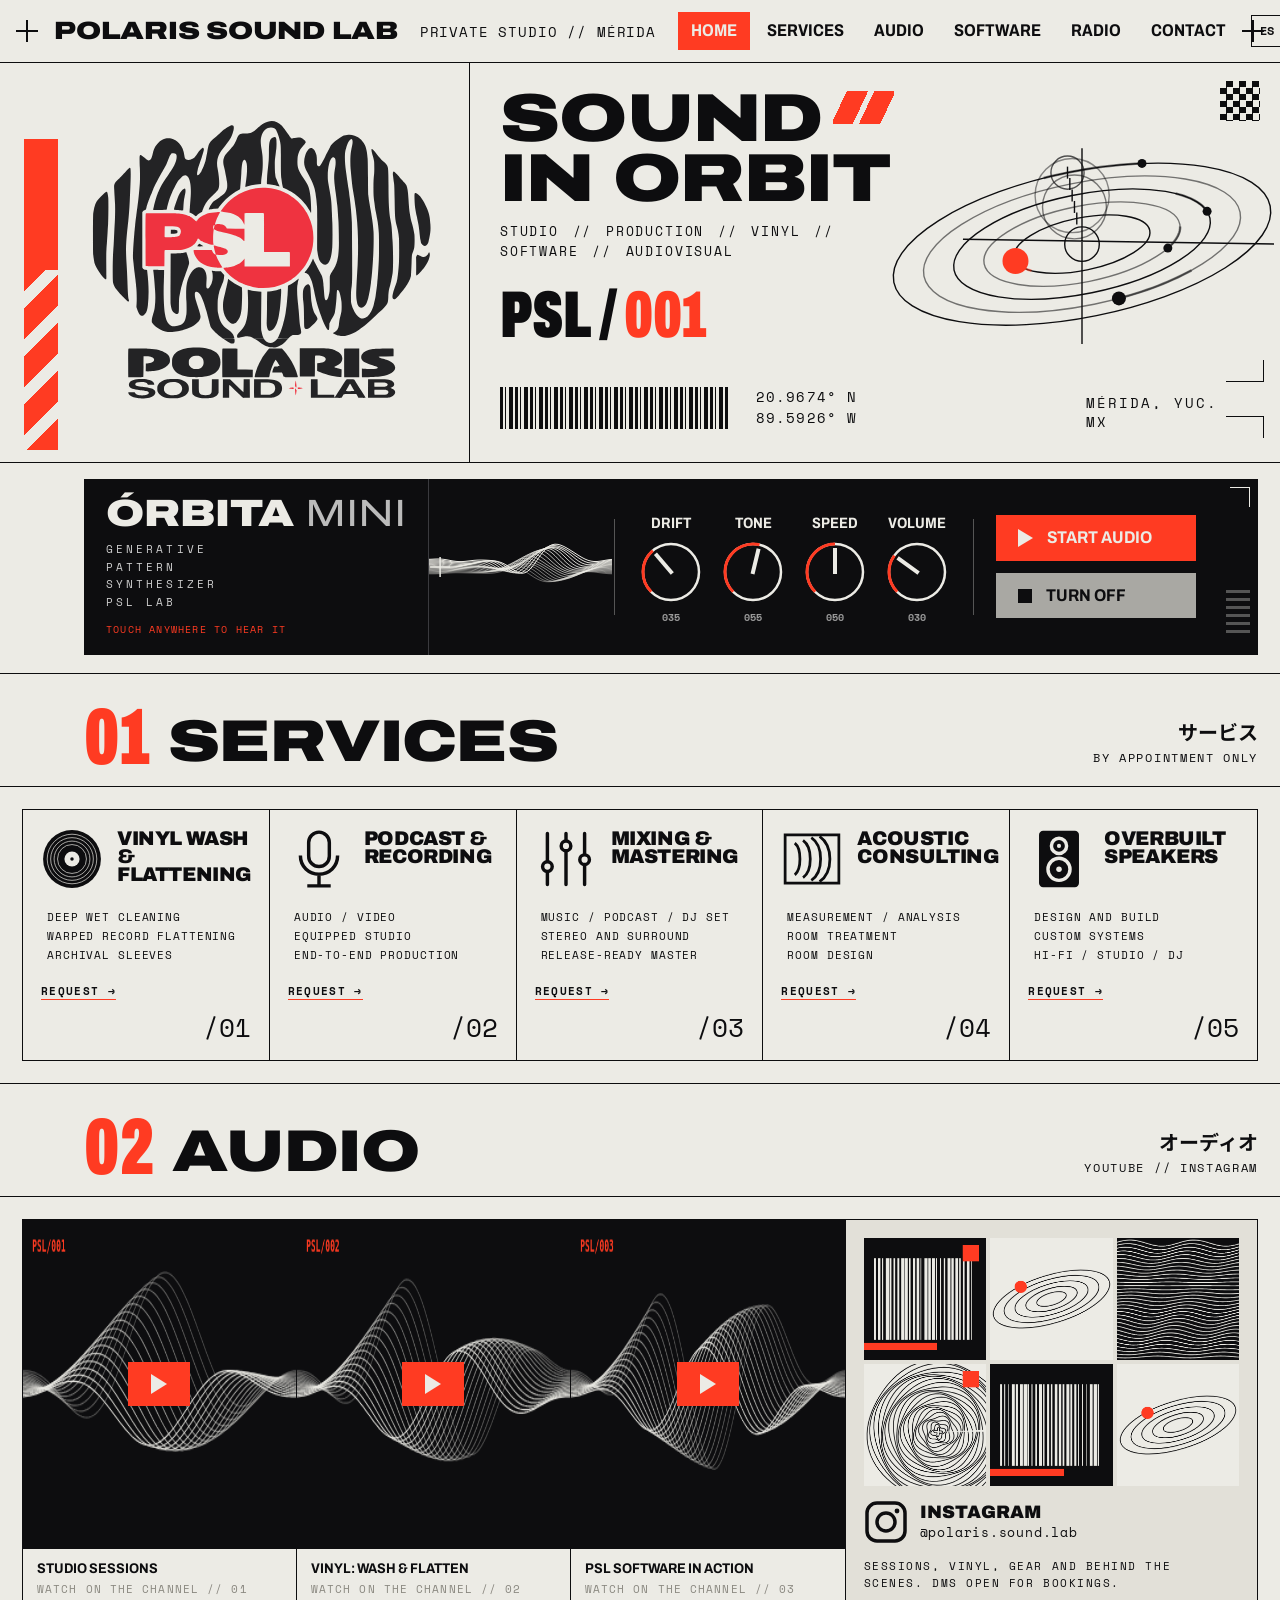
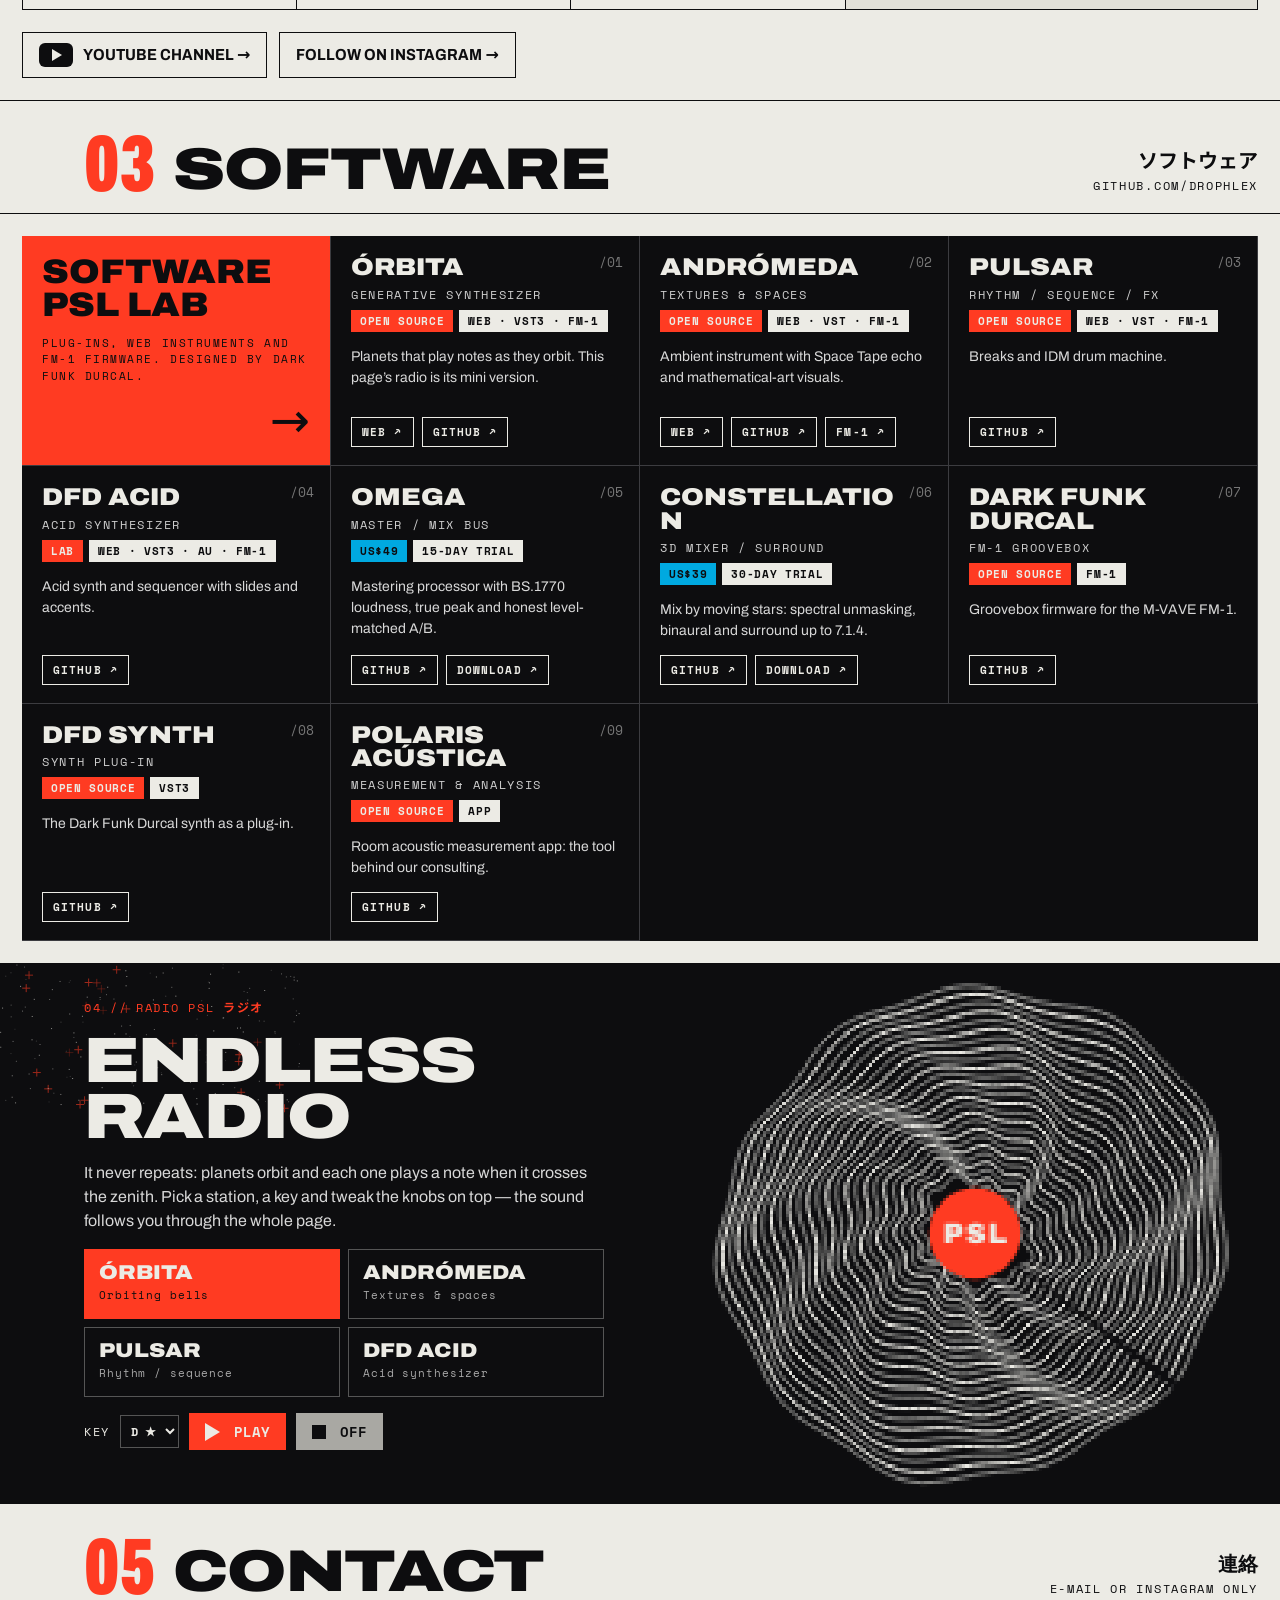
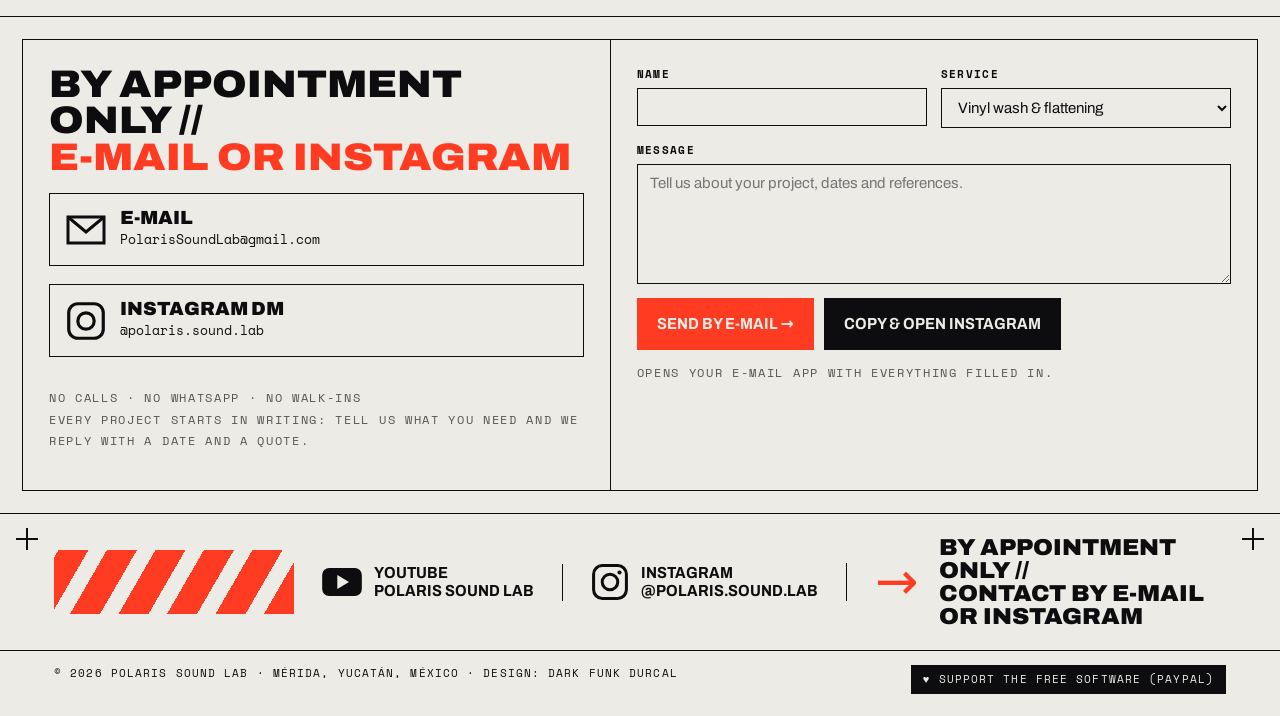
==== commit f2d68a02: "ÓRBITA mini stays in its section; plays on arrival at low volume Co-Authored-By: Claude Opus 5.5 <no" ====
--- a/index.html
+++ b/index.html
@@ -100,14 +100,6 @@
 .moods button.on{background:var(--paper);color:var(--ink);border-color:var(--paper)}
 .status{font-size:11px;color:#9a9a9a;margin-top:2px}
 
-/* floating mini control */
-.pill{position:fixed;right:16px;bottom:16px;z-index:50;background:var(--ink);color:var(--paper);display:flex;align-items:center;gap:10px;padding:8px 10px 8px 14px;border:1.5px solid var(--paper);box-shadow:6px 6px 0 var(--red);transform:translateY(140%);transition:transform .35s}
-.pill.show{transform:none}
-.pill .nm{font-weight:900;font-stretch:110%;font-size:14px;text-transform:uppercase}
-.pill canvas{width:70px;height:26px}
-.pill button{background:var(--red);color:var(--paper);border:0;font:700 11px 'Mono';letter-spacing:.1em;padding:7px 10px}
-.pill button.off{background:#a9a8a3;color:var(--ink)}
-
 /* ── sections ── */
 section{position:relative;border-bottom:var(--line)}
 .sh{display:flex;align-items:flex-end;gap:18px;padding:34px 22px 18px 84px;border-bottom:var(--line)}
@@ -247,7 +239,6 @@
  nav a{font-size:14px;padding:6px 9px;white-space:nowrap}
  .lang{margin-left:auto}
  body{padding-bottom:52px}
- .pill{bottom:66px}
  .hero{grid-template-columns:1fr}
  .hero .side{display:none}
  .logoCell{border-right:0;border-bottom:var(--line);padding:22px}
@@ -272,6 +263,11 @@
  footer .lk{border:0;padding:0}footer .cta{padding:0}
  .legal{padding:14px 16px 22px}
 }
+
+.hint{font-size:10px;color:var(--red);margin-top:10px;letter-spacing:.12em;display:none}
+.player.waiting .hint{display:block}
+.player.waiting .btn.go{animation:pulse 1.4s ease-in-out infinite}
+@keyframes pulse{50%{box-shadow:0 0 0 6px rgba(255,59,34,.35)}}
 </style>
 </head>
 <body>
@@ -332,6 +328,7 @@
    <div class="ttl">
     <b>ÓRBITA <span>MINI</span></b>
     <small class="mono" data-en="Generative<br>pattern<br>synthesizer<br>PSL lab">Sintetizador<br>generativo<br>de patrones<br>PSL lab</small>
+    <span class="hint mono" id="hint" data-en="Touch anywhere to hear it">Toca cualquier parte para escucharlo</span>
    </div>
    <canvas class="wave" id="wave" aria-hidden="true"></canvas>
    <div class="knobs" id="knobs"></div>
@@ -479,10 +476,7 @@
  <a class="donate" href="https://www.paypal.com/donate/?business=drophlex%40gmail.com&amp;currency_code=MXN" target="_blank" rel="noopener" data-en="♥ Support the free software (PayPal)">♥ Apoya el software libre (PayPal)</a>
 </div>
 
-<div class="pill" id="pill" role="region" aria-label="Órbita mini">
- <span class="nm">Órbita mini</span><canvas id="pillWave" width="140" height="52" aria-hidden="true"></canvas>
- <button id="pillBtn">ON</button>
-</div>
+
 
 <script>(() => {
 'use strict';
@@ -556,7 +550,7 @@
 const KEYS = ['C', 'C#', 'D', 'D#', 'E', 'F', 'F#', 'G', 'G#', 'A', 'A#', 'B'];
 const PERIODS = [4, 3, 6, 8, 5];           // planet orbit periods in beats
 const PLANET_OCT = [-1, 0, 1, 1, 2];
-const P = { drift: store.get('drift', .35), tone: store.get('tone', .55), speed: store.get('speed', .5), volume: store.get('volume', .7) };
+const P = { drift: store.get('drift', .35), tone: store.get('tone', .55), speed: store.get('speed', .5), volume: store.get('vol', .3) };
 let station = STATIONS.find(s => s.id === store.get('station', 'orbita')) || STATIONS[0];
 let keyOff = store.get('key', -1);         // -1 = station default
 const planets = PERIODS.map((p, i) => ({ period: p, phase: (i * .37) % 1, pat: [0, 2, 4, 1, 3, 5].map(x => (x + i * 2) % 7), n: 0, pan: [-.6, .5, -.2, .7, 0][i] }));
@@ -710,7 +704,8 @@
 async function startAudio() {
   wantOn = true; store.set('audio', 'on');
   if (!ctx) buildGraph();
-  if (ctx.state !== 'running') await ctx.resume();
+  if (ctx.state !== 'running') { try { await Promise.race([ctx.resume(), new Promise(r => setTimeout(r, 300))]); } catch {} }
+  if (ctx.state !== 'running') { updateButtons(); return; }
   running = true; ripples.length = 0; nextStep = ctx.currentTime + .06;
   nodes.master.gain.cancelScheduledValues(ctx.currentTime);
   nodes.master.gain.setValueAtTime(nodes.master.gain.value, ctx.currentTime);
@@ -727,19 +722,20 @@
 }
 function updateButtons() {
   $('#player').classList.toggle('live', running);
-  const pb = $('#pillBtn'); pb.textContent = running ? (lang === 'es' ? '■ APAGAR' : '■ OFF') : (lang === 'es' ? '▶ TOCAR' : '▶ PLAY'); pb.classList.toggle('off', !running);
+  $('#player').classList.toggle('waiting', !running && wantOn);
 }
 ['#start', '#start2'].forEach(s => $(s).addEventListener('click', startAudio));
 ['#stop', '#stop2'].forEach(s => $(s).addEventListener('click', () => stopAudio()));
-$('#pillBtn').addEventListener('click', () => running ? stopAudio() : startAudio());
 // start with the first interaction anywhere (browsers forbid sound before it), unless the visitor turned it off
 const firstGesture = e => {
   ['pointerdown', 'keydown'].forEach(n => document.removeEventListener(n, firstGesture, true));
   if (store.get('audio', 'on') === 'off' || running) return;
-  if (e.target.closest && e.target.closest('#stop,#stop2,#pillBtn,#lang,.vid,a[href^="http"],a[href^="mailto"]')) return;
+  if (e.target.closest && e.target.closest('#stop,#stop2,.vid')) return;
   startAudio();
 };
 ['pointerdown', 'keydown'].forEach(n => document.addEventListener(n, firstGesture, true));
+// try to start right away (allowed when the browser trusts the site); otherwise it waits for the first touch
+if (store.get('audio', 'on') !== 'off') { wantOn = true; startAudio().catch(() => {}); setTimeout(() => { if (ctx && ctx.state !== 'running') { running = false; updateButtons(); } }, 400); }
 document.addEventListener('keydown', e => { if (e.key === 'Escape' && running) stopAudio(); });
 
 function setStation(s) {
@@ -760,7 +756,7 @@
 $('#key').addEventListener('change', e => { keyOff = +e.target.value; store.set('key', keyOff); setPadChord(ctx ? ctx.currentTime : 0); });
 
 /* ───────────── knobs ───────────── */
-const KDEF = [['drift', 'DRIFT', 'DERIVA', .35], ['tone', 'TONE', 'TONO', .55], ['speed', 'SPEED', 'VELOC.', .5], ['volume', 'VOLUME', 'VOLUMEN', .7]];
+const KDEF = [['drift', 'DRIFT', 'DERIVA', .35], ['tone', 'TONE', 'TONO', .55], ['speed', 'SPEED', 'VELOC.', .5], ['volume', 'VOLUME', 'VOLUMEN', .3]];
 const knobs = KDEF.map(([key, en, es, def]) => {
   const w = document.createElement('div'); w.className = 'knob'; w.tabIndex = 0; w.setAttribute('role', 'slider'); w.setAttribute('aria-valuemin', 0); w.setAttribute('aria-valuemax', 100);
   w.innerHTML = `<label></label><svg viewBox="0 0 64 64"><circle class="rim" cx="32" cy="32" r="28" fill="none" stroke="${PAPER}" stroke-width="2.5"/><path class="arc" fill="none" stroke="${RED}" stroke-width="3"/><line x1="32" y1="32" x2="32" y2="10" stroke="${PAPER}" stroke-width="4" stroke-linecap="square"/></svg><span class="val"></span>`;
@@ -772,7 +768,7 @@
       arc.setAttribute('d', v < .01 ? '' : `M${32 + Math.sin(a0) * 28} ${32 - Math.cos(a0) * 28} A28 28 0 ${large} 1 ${32 + Math.sin(r) * 28} ${32 - Math.cos(r) * 28}`);
       val.textContent = String(Math.round(v * 100)).padStart(3, '0'); w.setAttribute('aria-valuenow', Math.round(v * 100)); },
     label() { $('label', w).textContent = lang === 'es' ? es : en; w.setAttribute('aria-label', lang === 'es' ? es : en); },
-    set(v) { P[key] = Math.min(1, Math.max(0, v)); store.set(key, P[key]); k.draw(); applyParams(); },
+    set(v) { P[key] = Math.min(1, Math.max(0, v)); store.set(key === 'volume' ? 'vol' : key, P[key]); k.draw(); applyParams(); },
   };
   let y0 = 0, v0 = 0;
   w.addEventListener('pointerdown', e => { w.setPointerCapture(e.pointerId); y0 = e.clientY; v0 = P[key]; e.preventDefault(); w.focus(); });
@@ -888,7 +884,6 @@
   if (!reduced || running) {
     if (isVis('#orbit')) drawOrbit(t);
     if (isVis('#wave')) drawWave($('#wave'), t, lv, 18, PAPER, false);
-    if ($('#pill').classList.contains('show')) drawWave($('#pillWave'), t, lv, 5, PAPER, true);
     if (isVis('#groove') && (frameN % 2 === 0)) drawGroove(t, lv);
     if (isVis('#stars') && ms - tPrev > 60) { drawStars(t); tPrev = ms; }
     // logo breathes with the sound
@@ -902,8 +897,6 @@
 requestAnimationFrame(frame);
 if (reduced) { drawOrbit(0); drawWave($('#wave'), 0, 0, 18, PAPER, false); drawGroove(0, 0); drawStars(0); }
 
-// pill appears when the main player is off screen
-new IntersectionObserver(([e]) => $('#pill').classList.toggle('show', !e.isIntersecting), { threshold: 0 }).observe($('#player'));
 
 /* generative tiles (Instagram grid, video placeholders) */
 function tile(cv, seed, dark) {
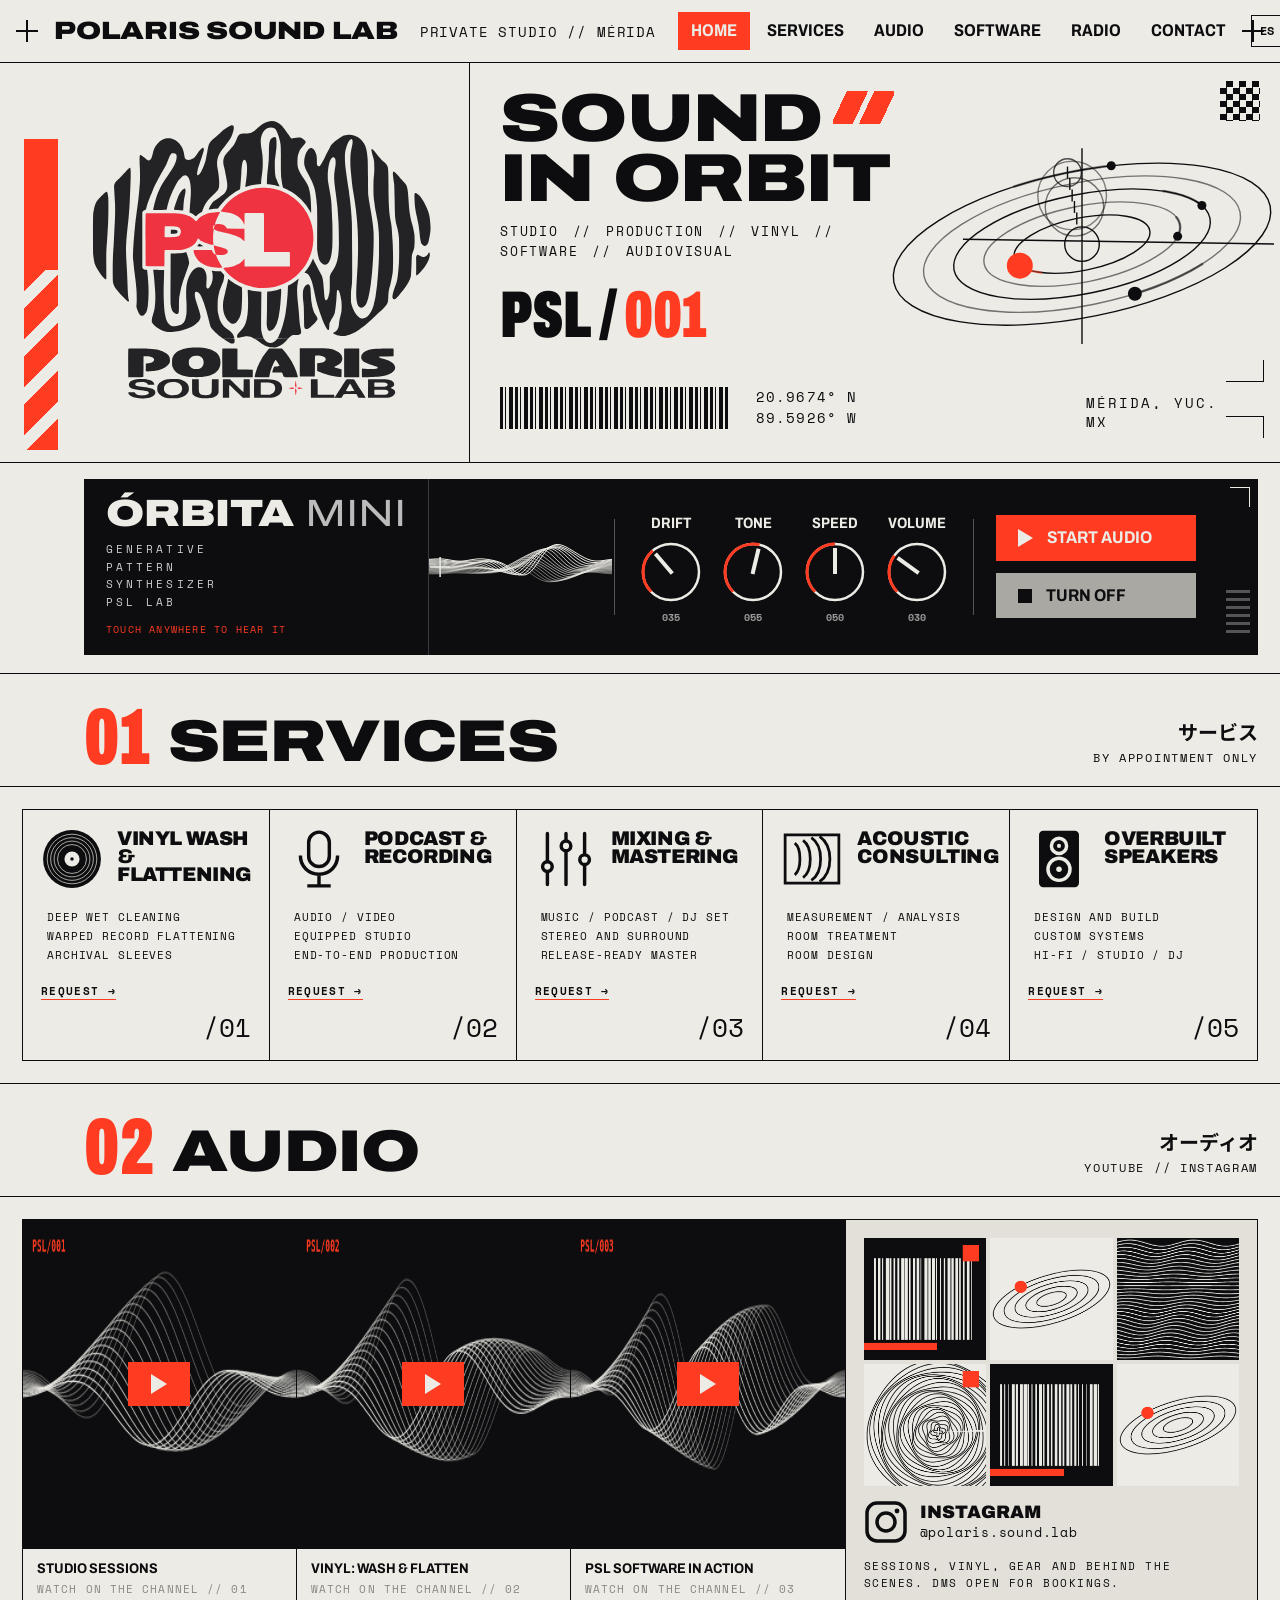
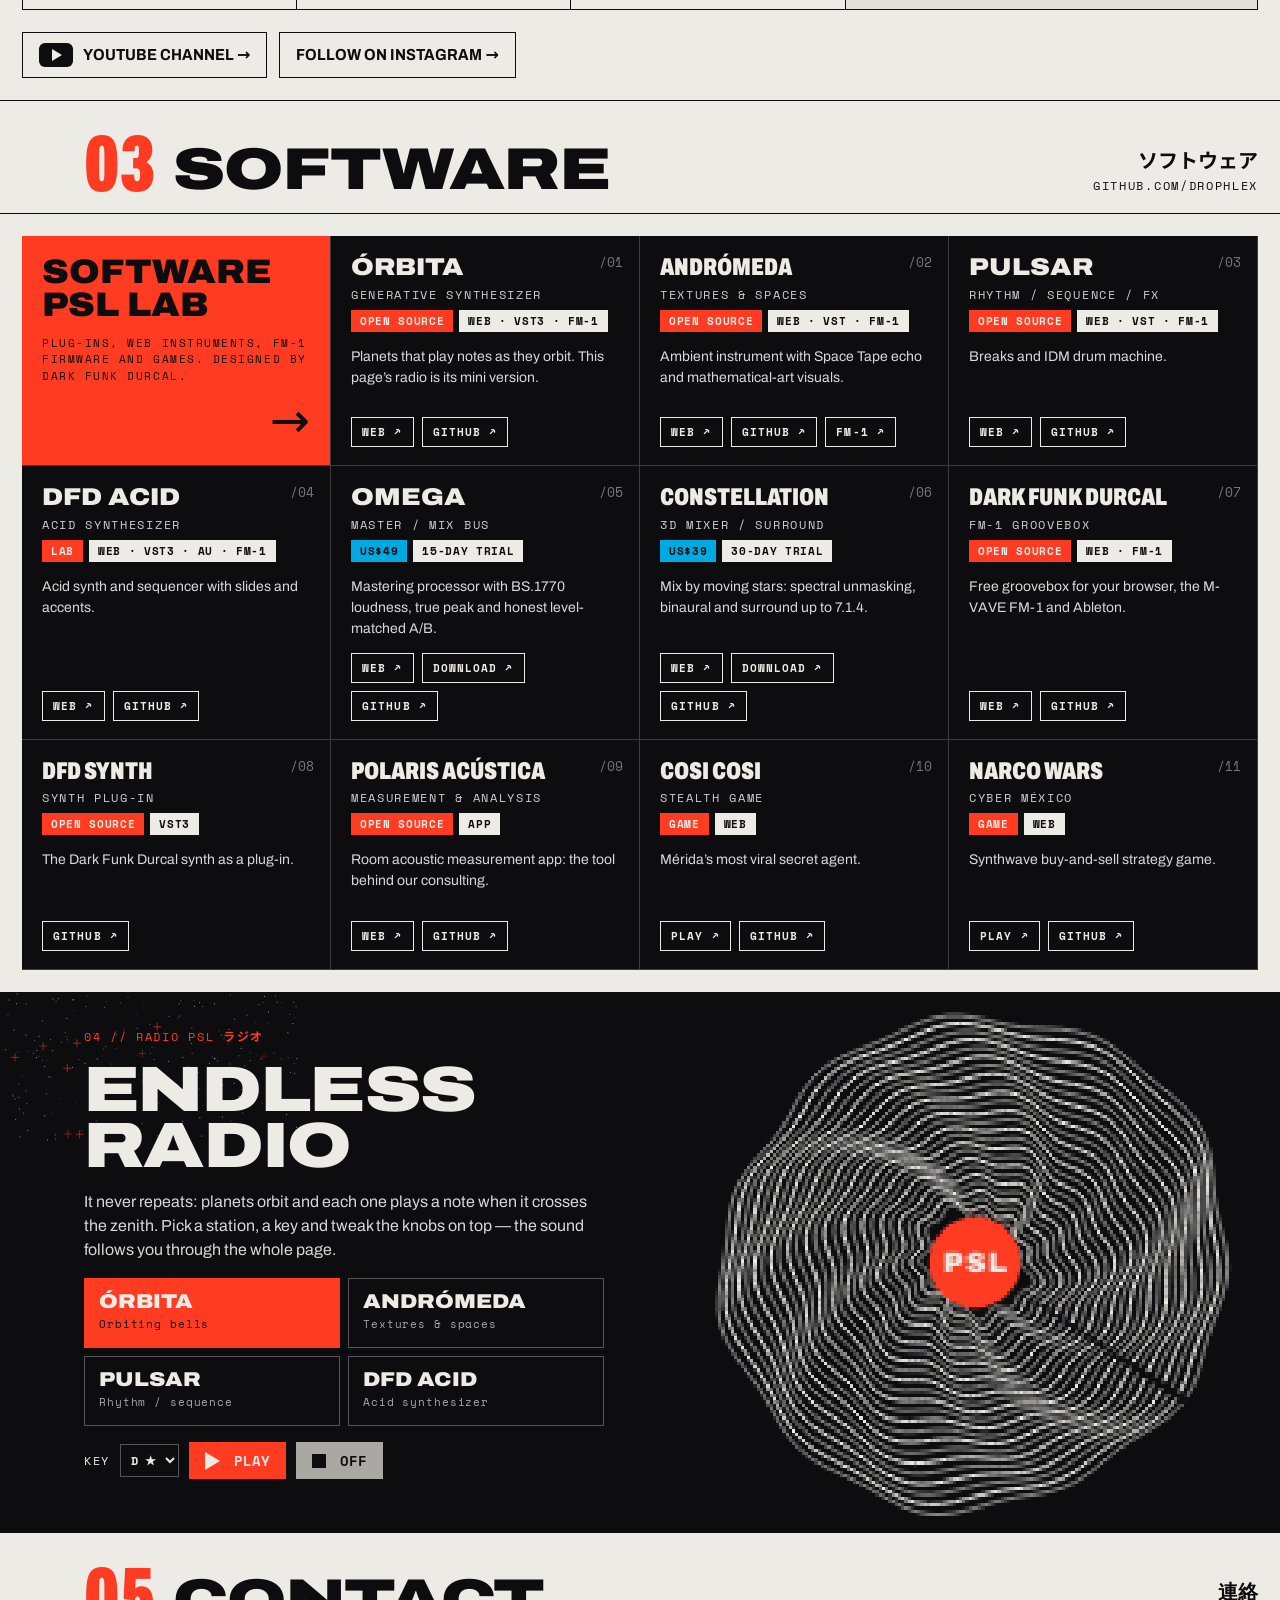
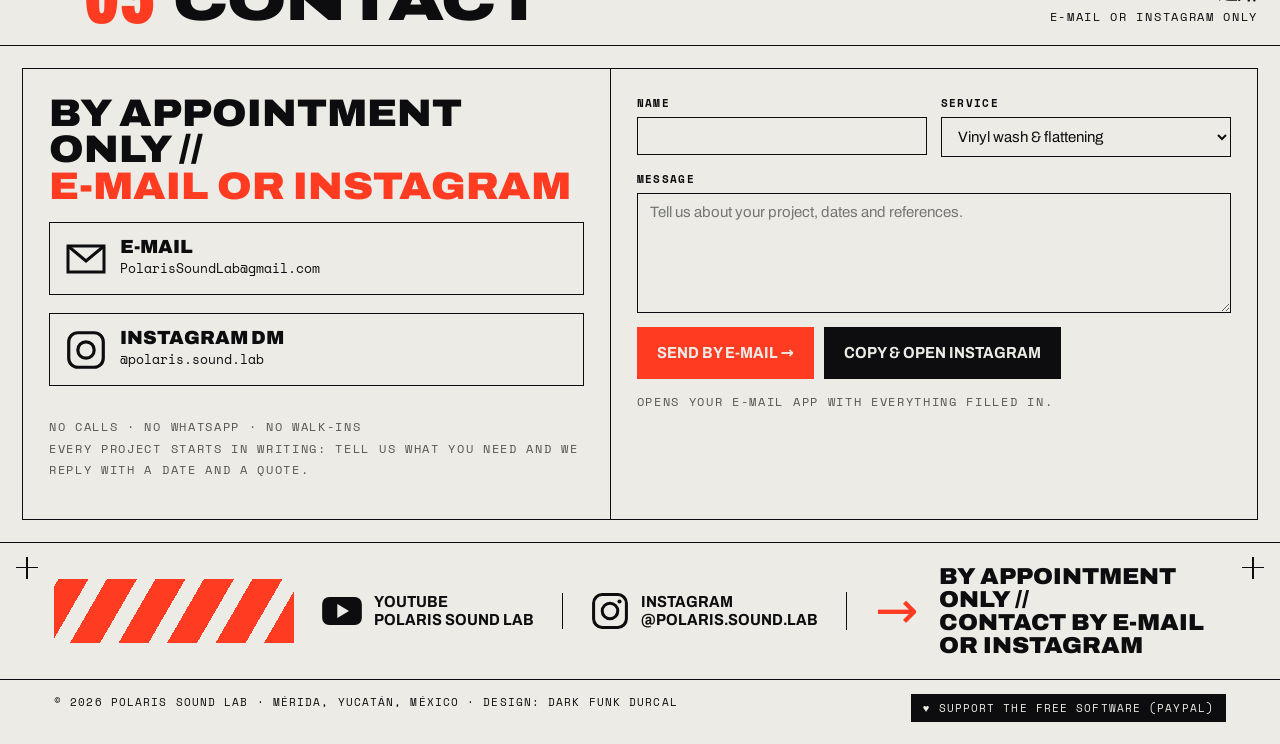
==== commit 137ce14a: "Web links for every product, games, YouTube @ handle Co-Authored-By: Claude Opus 5.5 <noreply@anthro" ====
--- a/index.html
+++ b/index.html
@@ -128,7 +128,8 @@
 /* software */
 .soft{background:var(--ink);color:var(--paper);margin:22px;display:grid;grid-template-columns:repeat(auto-fill,minmax(270px,1fr))}
 .app{padding:20px 20px 18px;border-right:1px solid #3c3c40;border-bottom:1px solid #3c3c40;display:flex;flex-direction:column;gap:6px;min-height:230px;position:relative}
-.app h3{margin:0;padding-right:34px;overflow-wrap:anywhere;font-size:clamp(22px,1.9vw,30px);font-weight:900;font-stretch:115%;text-transform:uppercase;line-height:.95}
+.app h3{margin:0;padding-right:34px;font-size:clamp(22px,1.9vw,30px);font-weight:900;font-stretch:115%;text-transform:uppercase;line-height:.95}
+.app h3.long{font-stretch:72%;letter-spacing:0}
 .app .sub{font-size:12px;color:#cfcfcf}
 .app p{font-size:14px;color:#d8d8d8;margin:8px 0}
 .tags{display:flex;gap:6px;flex-wrap:wrap}
@@ -407,7 +408,7 @@
   </div>
  </div>
  <div class="socialRow">
-  <a href="https://www.youtube.com/PolarisSoundLab" target="_blank" rel="noopener"><svg width="34" height="24" viewBox="0 0 34 24" aria-hidden="true"><rect width="34" height="24" rx="6" fill="#0d0d0f"/><path d="M13 6l10 6-10 6z" fill="#ecebe5"/></svg><span data-en="YouTube channel →">Canal de YouTube →</span></a>
+  <a href="https://www.youtube.com/@PolarisSoundLab" target="_blank" rel="noopener"><svg width="34" height="24" viewBox="0 0 34 24" aria-hidden="true"><rect width="34" height="24" rx="6" fill="#0d0d0f"/><path d="M13 6l10 6-10 6z" fill="#ecebe5"/></svg><span data-en="YouTube channel →">Canal de YouTube →</span></a>
   <a href="https://www.instagram.com/polaris.sound.lab/" target="_blank" rel="noopener"><span data-en="Follow on Instagram →">Seguir en Instagram →</span></a>
  </div>
 </section>
@@ -415,7 +416,7 @@
 <section id="software">
  <div class="sh rv"><span class="n">03</span><h2 class="wide">Software</h2><div class="meta mono"><span class="jp">ソフトウェア</span>github.com/drophlex</div></div>
  <div class="soft rv" id="soft">
-  <div class="softHead"><b>Software<br>PSL Lab</b><span class="mono" style="font-size:11px" data-en="Plug-ins, web instruments and FM-1 firmware. Designed by Dark Funk Durcal.">Plug-ins, instrumentos web y firmware FM-1. Diseño de Dark Funk Durcal.</span><span class="arrow">→</span></div>
+  <div class="softHead"><b>Software<br>PSL Lab</b><span class="mono" style="font-size:11px" data-en="Plug-ins, web instruments, FM-1 firmware and games. Designed by Dark Funk Durcal.">Plug-ins, instrumentos web, firmware FM-1 y juegos. Diseño de Dark Funk Durcal.</span><span class="arrow">→</span></div>
  </div>
 </section>
 
@@ -466,7 +467,7 @@
 <footer>
  <span class="cross l"></span>
  <span class="stripes" aria-hidden="true"></span>
- <a class="lk" href="https://www.youtube.com/PolarisSoundLab" target="_blank" rel="noopener"><svg width="40" height="28" viewBox="0 0 34 24" aria-hidden="true"><rect width="34" height="24" rx="6" fill="#0d0d0f"/><path d="M13 6l10 6-10 6z" fill="#ecebe5"/></svg><span>YouTube<br>Polaris Sound Lab</span></a>
+ <a class="lk" href="https://www.youtube.com/@PolarisSoundLab" target="_blank" rel="noopener"><svg width="40" height="28" viewBox="0 0 34 24" aria-hidden="true"><rect width="34" height="24" rx="6" fill="#0d0d0f"/><path d="M13 6l10 6-10 6z" fill="#ecebe5"/></svg><span>YouTube<br>Polaris Sound Lab</span></a>
  <a class="lk" href="https://www.instagram.com/polaris.sound.lab/" target="_blank" rel="noopener"><svg width="38" height="38" viewBox="0 0 44 44" aria-hidden="true"><g fill="none" stroke="#0d0d0f" stroke-width="3.5"><rect x="3" y="3" width="38" height="38" rx="10"/><circle cx="22" cy="22" r="9"/></g><circle cx="33" cy="11" r="2.4" fill="#0d0d0f"/></svg><span>Instagram<br>@polaris.sound.lab</span></a>
  <a class="cta" href="#contacto"><span class="arrow">→</span><span data-en="By appointment only //<br>contact by e-mail or Instagram">Solo con cita //<br>contacto por correo o Instagram</span></a>
  <span class="cross r"></span>
@@ -491,26 +492,30 @@
 const VIDEOS = [
   // { id: 'XXXXXXXXXXX', es: 'Título', en: 'Title' },
 ];
-const GH = 'https://github.com/drophlex/';
+const GH = 'https://github.com/drophlex/', W = 'https://drophlex.github.io/';
 const SOFT = [
   { n: 'ÓRBITA', sub: ['Sintetizador generativo', 'Generative synthesizer'], p: ['Planetas que tocan notas al orbitar. La radio de esta página es su versión mini.', 'Planets that play notes as they orbit. This page’s radio is its mini version.'],
     tags: [['Open source'], ['Web · VST3 · FM-1', 'w']], links: [['Web', 'https://drophlex.github.io/ORBITA/'], ['GitHub', GH + 'ORBITA']] },
   { n: 'ANDRÓMEDA', sub: ['Texturas y espacios', 'Textures & spaces'], p: ['Instrumento ambient con eco de cinta Space Tape y visuales de arte matemático.', 'Ambient instrument with Space Tape echo and mathematical-art visuals.'],
     tags: [['Open source'], ['Web · VST · FM-1', 'w']], links: [['Web', 'https://drophlex.github.io/ANDROMEDA/'], ['GitHub', GH + 'ANDROMEDA'], ['FM-1', GH + 'ANDROMEDAFM1']] },
   { n: 'PULSAR', sub: ['Ritmo / secuencia / FX', 'Rhythm / sequence / FX'], p: ['Caja de ritmos de breaks e IDM.', 'Breaks and IDM drum machine.'],
-    tags: [['Open source'], ['Web · VST · FM-1', 'w']], links: [['GitHub', GH + 'PULSAR']] },
+    tags: [['Open source'], ['Web · VST · FM-1', 'w']], links: [['Web', W + 'PULSAR/'], ['GitHub', GH + 'PULSAR']] },
   { n: 'DFD ACID', sub: ['Sintetizador acid', 'Acid synthesizer'], p: ['Sinte y secuenciador acid con slides y acentos.', 'Acid synth and sequencer with slides and accents.'],
-    tags: [['Lab'], ['Web · VST3 · AU · FM-1', 'w']], links: [['GitHub', GH + 'DFD-ACID-ENGINE']] },
+    tags: [['Lab'], ['Web · VST3 · AU · FM-1', 'w']], links: [['Web', W + 'DFD-ACID-ENGINE/'], ['GitHub', GH + 'DFD-ACID-ENGINE']] },
   { n: 'OMEGA', sub: ['Master / mix bus', 'Master / mix bus'], p: ['Procesador de mastering con loudness BS.1770, pico real y A/B honesto al mismo volumen.', 'Mastering processor with BS.1770 loudness, true peak and honest level-matched A/B.'],
-    tags: [['US$49', 'c'], [['Prueba 15 días', '15-day trial'], 'w']], links: [['GitHub', GH + 'OMEGA'], [['Descargar', 'Download'], GH + 'OMEGA/releases/latest']] },
+    tags: [['US$49', 'c'], [['Prueba 15 días', '15-day trial'], 'w']], links: [['Web', W + 'OMEGA/'], [['Descargar', 'Download'], GH + 'OMEGA/releases/latest'], ['GitHub', GH + 'OMEGA']] },
   { n: 'CONSTELLATION', sub: ['Mezclador 3D / surround', '3D mixer / surround'], p: ['Mezcla moviendo estrellas: desenmascarado espectral, binaural y surround hasta 7.1.4.', 'Mix by moving stars: spectral unmasking, binaural and surround up to 7.1.4.'],
-    tags: [['US$39', 'c'], [['Prueba 30 días', '30-day trial'], 'w']], links: [['GitHub', GH + 'CONSTELLATION'], [['Descargar', 'Download'], GH + 'CONSTELLATION/releases/latest']] },
-  { n: 'DARK FUNK DURCAL', sub: ['Groovebox FM-1', 'FM-1 groovebox'], p: ['Firmware groovebox para el M-VAVE FM-1.', 'Groovebox firmware for the M-VAVE FM-1.'],
-    tags: [['Open source'], ['FM-1', 'w']], links: [['GitHub', GH + 'dark-funk-durcal-synt-fm1']] },
+    tags: [['US$39', 'c'], [['Prueba 30 días', '30-day trial'], 'w']], links: [['Web', W + 'CONSTELLATION/'], [['Descargar', 'Download'], GH + 'CONSTELLATION/releases/latest'], ['GitHub', GH + 'CONSTELLATION']] },
+  { n: 'DARK FUNK DURCAL', sub: ['Groovebox FM-1', 'FM-1 groovebox'], p: ['Groovebox gratis para el navegador, el M-VAVE FM-1 y Ableton.', 'Free groovebox for your browser, the M-VAVE FM-1 and Ableton.'],
+    tags: [['Open source'], ['Web · FM-1', 'w']], links: [['Web', W + 'dark-funk-durcal-synt-fm1/'], ['GitHub', GH + 'dark-funk-durcal-synt-fm1']] },
   { n: 'DFD SYNTH', sub: ['Plug-in de síntesis', 'Synth plug-in'], p: ['El sinte de Dark Funk Durcal como plug-in.', 'The Dark Funk Durcal synth as a plug-in.'],
     tags: [['Open source'], ['VST3', 'w']], links: [['GitHub', GH + 'dfd-synth-plugin']] },
   { n: 'POLARIS ACÚSTICA', sub: ['Medición y análisis', 'Measurement & analysis'], p: ['App de medición acústica de salas: la herramienta de nuestra asesoría.', 'Room acoustic measurement app: the tool behind our consulting.'],
-    tags: [['Open source'], ['App', 'w']], links: [['GitHub', GH + 'polaris-acustica']] },
+    tags: [['Open source'], ['App', 'w']], links: [['Web', W + 'polaris-acustica/'], ['GitHub', GH + 'polaris-acustica']] },
+  { n: 'COSI COSI', sub: ['Juego de sigilo', 'Stealth game'], p: ['El agente secreto más viral de Mérida.', 'Mérida’s most viral secret agent.'],
+    tags: [[['Juego', 'Game']], ['Web', 'w']], links: [[['Jugar', 'Play'], W + 'COSI-COSI/'], ['GitHub', GH + 'COSI-COSI']] },
+  { n: 'NARCO WARS', sub: ['Cyber México', 'Cyber México'], p: ['Estrategia de compra y venta estilo synthwave.', 'Synthwave buy-and-sell strategy game.'],
+    tags: [[['Juego', 'Game']], ['Web', 'w']], links: [[['Jugar', 'Play'], W + 'NARCO-WARS/'], ['GitHub', GH + 'NARCO-WARS']] },
 ];
 
 /* ───────────── i18n ───────────── */
@@ -533,7 +538,7 @@
   const box = $('#soft'); $$('.app', box).forEach(e => e.remove());
   SOFT.forEach((s, i) => {
     const a = document.createElement('article'); a.className = 'app';
-    a.innerHTML = `<span class="idx">/${String(i + 1).padStart(2, '0')}</span><h3>${s.n}</h3><span class="sub mono">${L(s.sub)}</span>
+    a.innerHTML = `<span class="idx">/${String(i + 1).padStart(2, '0')}</span><h3 class="${s.n.length > 8 ? 'long' : ''}">${s.n}</h3><span class="sub mono">${L(s.sub)}</span>
       <div class="tags">${s.tags.map(t => `<span class="tag ${t[1] || ''}">${L(t[0])}</span>`).join('')}</div><p>${L(s.p)}</p>
       <div class="links">${s.links.map(l => `<a href="${l[1]}" target="_blank" rel="noopener">${L(l[0])} ↗</a>`).join('')}</div>`;
     box.appendChild(a);
@@ -921,7 +926,7 @@
       d.innerHTML = `<button class="frame" aria-label="Play ${v[lang] || ''}"><img loading="lazy" alt="" src="https://i.ytimg.com/vi/${v.id}/hqdefault.jpg"><span class="play"></span></button><div class="cap">${v[lang] || v.es}<small>YouTube // PSL</small></div>`;
       $('.frame', d).onclick = () => { if (running) stopAudio(false); $('.frame', d).outerHTML = `<iframe src="https://www.youtube-nocookie.com/embed/${v.id}?autoplay=1&rel=0" title="${v[lang] || ''}" allow="autoplay; encrypted-media; picture-in-picture" allowfullscreen></iframe>`; };
     } else {
-      d.innerHTML = `<a class="frame" href="https://www.youtube.com/PolarisSoundLab" target="_blank" rel="noopener" aria-label="YouTube"><canvas></canvas><span class="play"></span></a><div class="cap">${v[lang]}<small>${lang === 'es' ? 'Ver en el canal' : 'Watch on the channel'} // ${String(i + 1).padStart(2, '0')}</small></div>`;
+      d.innerHTML = `<a class="frame" href="https://www.youtube.com/@PolarisSoundLab" target="_blank" rel="noopener" aria-label="YouTube"><canvas></canvas><span class="play"></span></a><div class="cap">${v[lang]}<small>${lang === 'es' ? 'Ver en el canal' : 'Watch on the channel'} // ${String(i + 1).padStart(2, '0')}</small></div>`;
       const c = $('canvas', d); tile(c, i * 5 + 1, true); c.width = 480; c.height = 270; tile2(c, i);
     }
     box.appendChild(d);
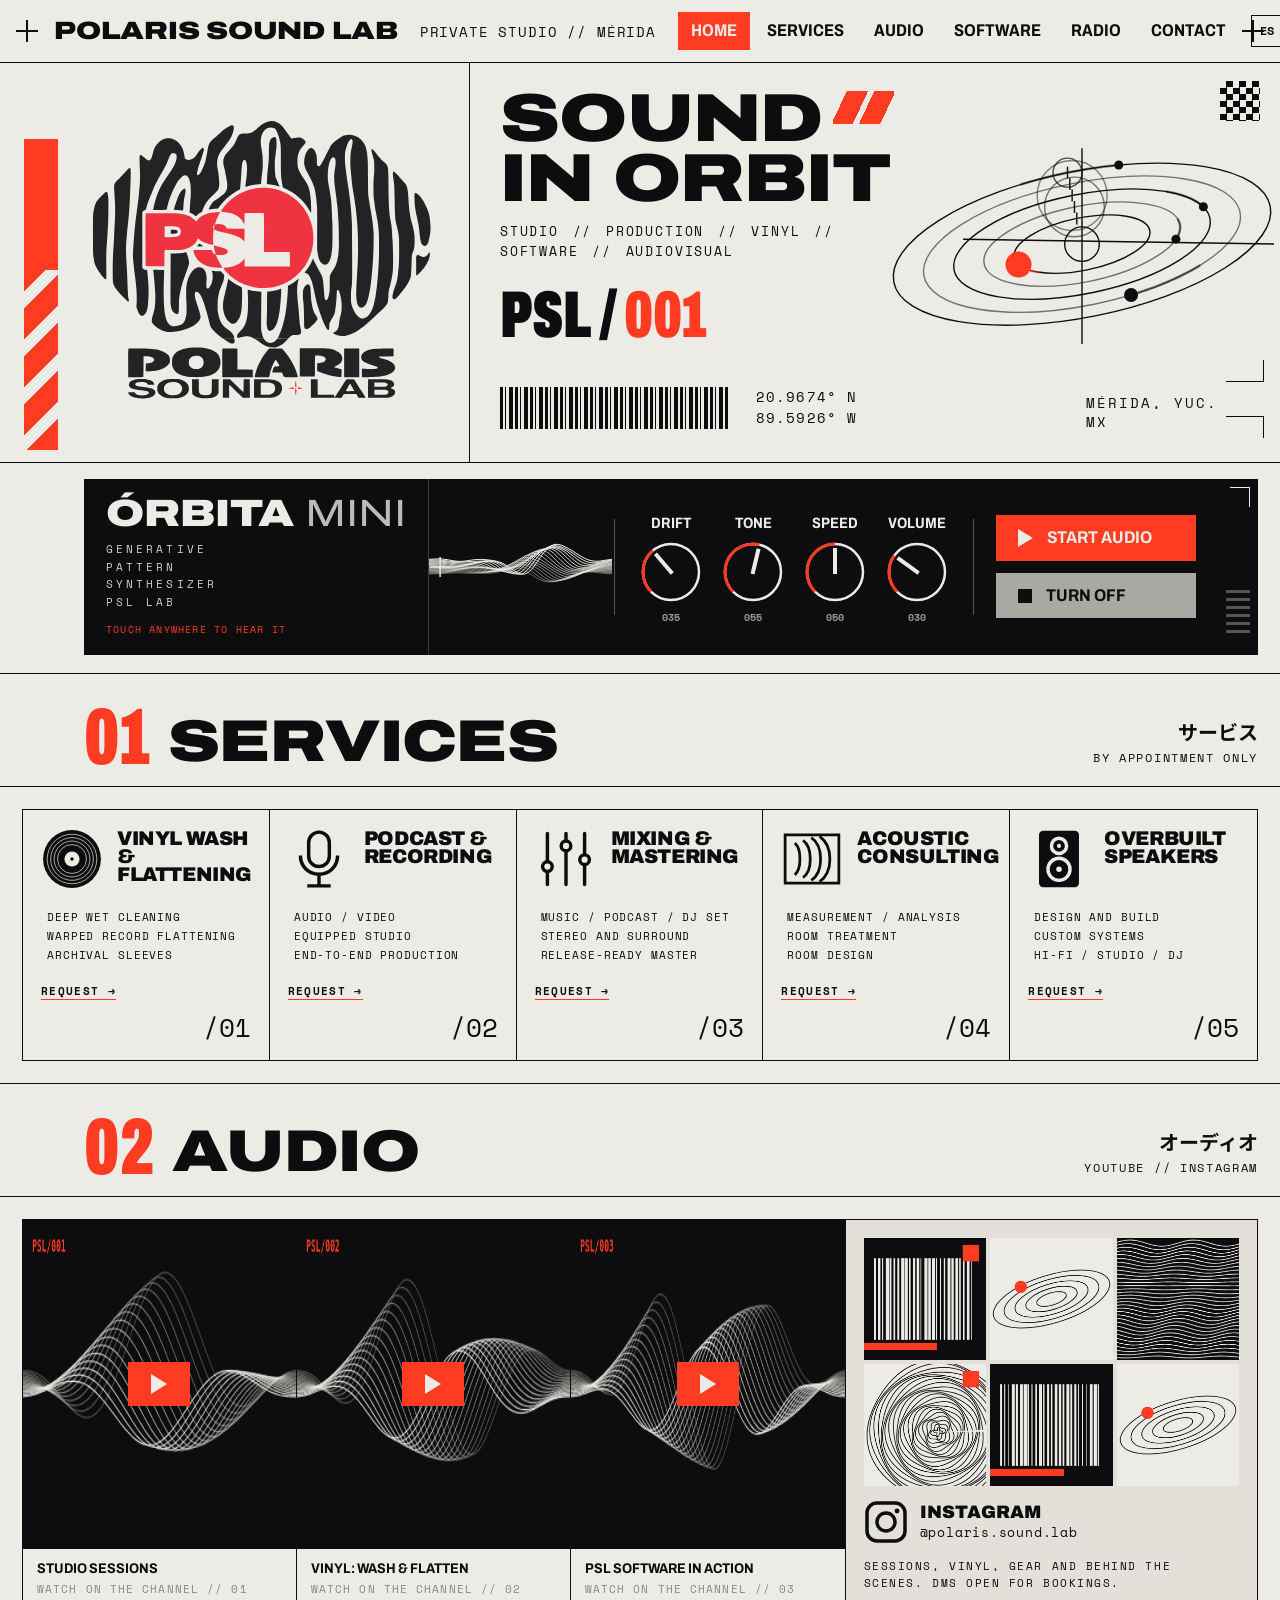
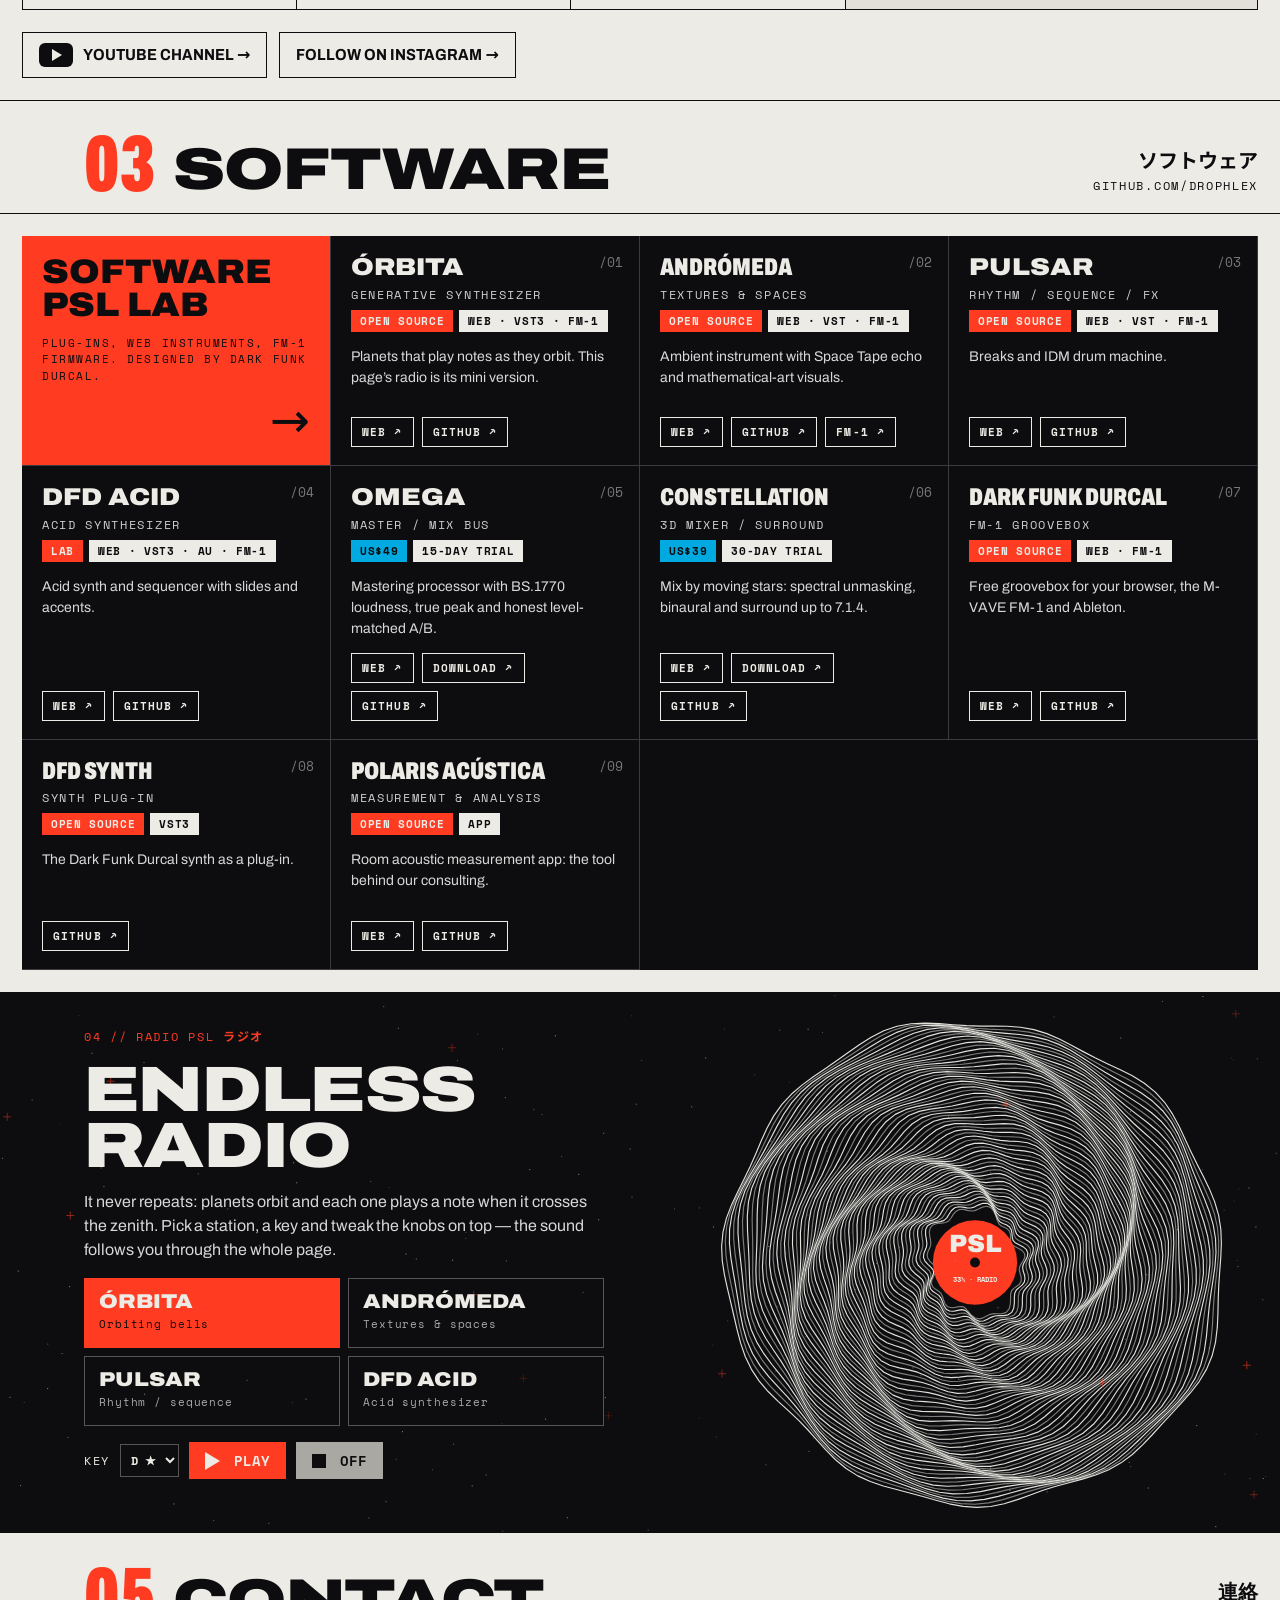
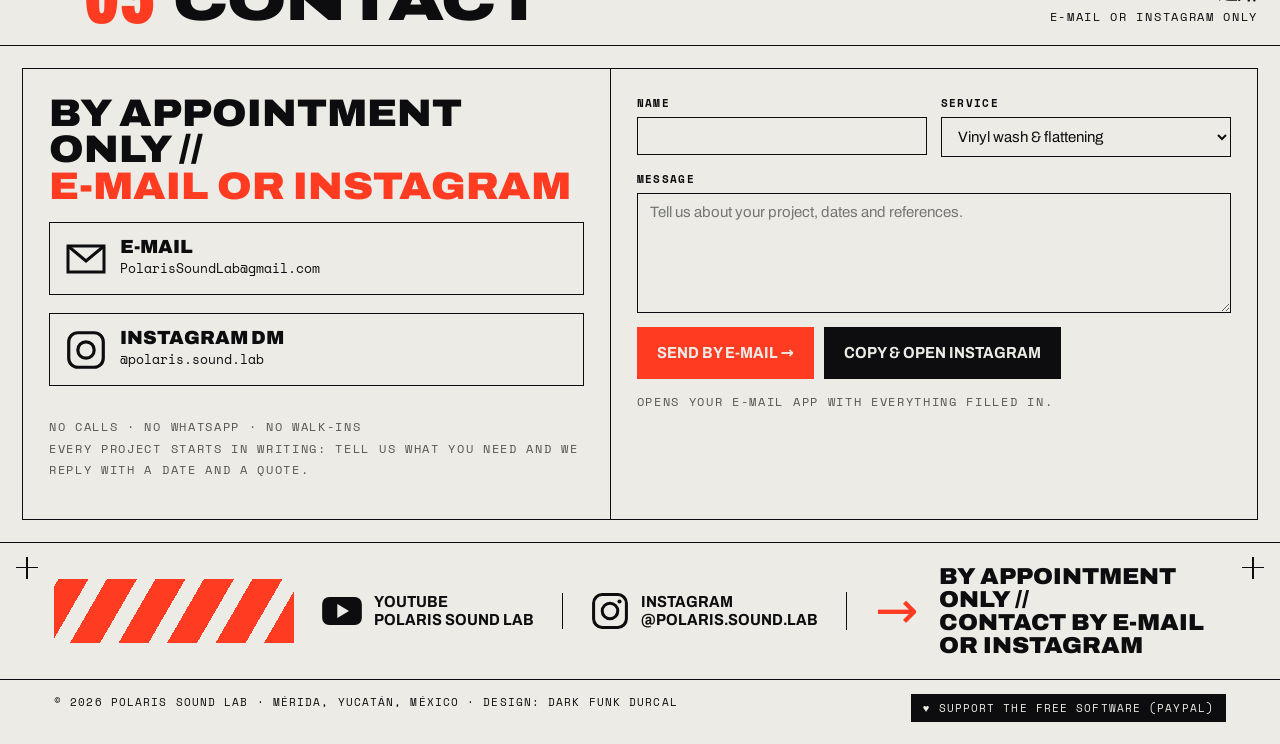
==== commit 2125cf72: "Radio: crisp full-resolution groove visual; only Polaris products in software Co-Authored-By: Claude" ====
--- a/index.html
+++ b/index.html
@@ -168,7 +168,7 @@
 /* radio */
 .radio{background:var(--ink);color:var(--paper);display:grid;grid-template-columns:1.1fr 1fr;min-height:540px;overflow:hidden}
 .radio .sh{border-color:#333}
-.radio canvas.groove{width:100%;height:100%;display:block;image-rendering:pixelated;min-height:420px}
+.radio canvas.groove{width:100%;height:100%;display:block;min-height:420px}
 .radio .copy{padding:34px 34px 34px 84px;display:flex;flex-direction:column;gap:16px;position:relative}
 .radio h2{font-size:clamp(40px,5vw,76px);margin:0}
 .radio p{color:#d7d7d7;max-width:520px;margin:0}
@@ -180,7 +180,7 @@
 .station button.on span{color:var(--ink)}
 .keyRow{display:flex;gap:10px;align-items:center;font-size:12px}
 .keyRow select{background:var(--ink);color:var(--paper);border:1.5px solid #555;font:700 12px 'Mono';padding:6px}
-.radio .stars{position:absolute;inset:0;pointer-events:none;opacity:.6}
+.radio .stars{position:absolute;inset:0;width:100%;height:100%;pointer-events:none;opacity:.6}
 
 /* contact */
 .contact{display:grid;grid-template-columns:1fr 1.1fr;margin:22px;border:var(--line)}
@@ -416,7 +416,7 @@
 <section id="software">
  <div class="sh rv"><span class="n">03</span><h2 class="wide">Software</h2><div class="meta mono"><span class="jp">ソフトウェア</span>github.com/drophlex</div></div>
  <div class="soft rv" id="soft">
-  <div class="softHead"><b>Software<br>PSL Lab</b><span class="mono" style="font-size:11px" data-en="Plug-ins, web instruments, FM-1 firmware and games. Designed by Dark Funk Durcal.">Plug-ins, instrumentos web, firmware FM-1 y juegos. Diseño de Dark Funk Durcal.</span><span class="arrow">→</span></div>
+  <div class="softHead"><b>Software<br>PSL Lab</b><span class="mono" style="font-size:11px" data-en="Plug-ins, web instruments, FM-1 firmware. Designed by Dark Funk Durcal.">Plug-ins, instrumentos web, firmware FM-1. Diseño de Dark Funk Durcal.</span><span class="arrow">→</span></div>
  </div>
 </section>
 
@@ -512,10 +512,6 @@
     tags: [['Open source'], ['VST3', 'w']], links: [['GitHub', GH + 'dfd-synth-plugin']] },
   { n: 'POLARIS ACÚSTICA', sub: ['Medición y análisis', 'Measurement & analysis'], p: ['App de medición acústica de salas: la herramienta de nuestra asesoría.', 'Room acoustic measurement app: the tool behind our consulting.'],
     tags: [['Open source'], ['App', 'w']], links: [['Web', W + 'polaris-acustica/'], ['GitHub', GH + 'polaris-acustica']] },
-  { n: 'COSI COSI', sub: ['Juego de sigilo', 'Stealth game'], p: ['El agente secreto más viral de Mérida.', 'Mérida’s most viral secret agent.'],
-    tags: [[['Juego', 'Game']], ['Web', 'w']], links: [[['Jugar', 'Play'], W + 'COSI-COSI/'], ['GitHub', GH + 'COSI-COSI']] },
-  { n: 'NARCO WARS', sub: ['Cyber México', 'Cyber México'], p: ['Estrategia de compra y venta estilo synthwave.', 'Synthwave buy-and-sell strategy game.'],
-    tags: [[['Juego', 'Game']], ['Web', 'w']], links: [[['Jugar', 'Play'], W + 'NARCO-WARS/'], ['GitHub', GH + 'NARCO-WARS']] },
 ];
 
 /* ───────────── i18n ───────────── */
@@ -844,33 +840,35 @@
   if (!compact) { g.strokeStyle = PAPER; g.lineWidth = 1.5 * DPR; const px = w * .06; g.beginPath(); g.moveTo(px - 10 * DPR, mid); g.lineTo(px + 10 * DPR, mid); g.moveTo(px, mid - 10 * DPR); g.lineTo(px, mid + 10 * DPR); g.stroke(); }
 }
 
-// groove / fingerprint / digital — rendered at low resolution and scaled up pixelated
-const gLow = document.createElement('canvas');
+// groove / fingerprint / vinyl — drawn at full resolution
 function drawGroove(t, lv) {
-  const cv = $('#groove'), [w, h] = fit(cv, 1), s = Math.max(120, Math.round(Math.min(w, h) / 3.2));
-  gLow.width = Math.round(s * w / Math.min(w, h)); gLow.height = Math.round(s * h / Math.min(w, h));
-  const g = gLow.getContext('2d'), W = gLow.width, H = gLow.height, cx = W / 2, cy = H / 2, now = clock();
-  g.fillStyle = INK; g.fillRect(0, 0, W, H);
-  const rot = t * .35, Rm = Math.min(W, H) * .47;
-  let hit = 0; ripples.forEach(r => { const a = now - r.t; if (a >= 0 && a < .4) hit = Math.max(hit, 1 - a / .4); });
-  g.lineWidth = 1;
-  for (let r = Rm * .2, k = 0; r < Rm; r += 2.6, k++) {
-    g.strokeStyle = (k % 9 === 4 && hit > .2) ? RED : PAPER; g.globalAlpha = .55 + .45 * (k % 2);
+  const cv = $('#groove'), [w, h] = fit(cv), g = cv.getContext('2d'), now = clock();
+  const cx = w / 2, cy = h / 2, Rm = Math.min(w, h) * .46, rot = t * .35;
+  g.fillStyle = INK; g.fillRect(0, 0, w, h);
+  let hit = 0; ripples.forEach(r => { const a = now - r.t; if (a >= 0 && a < .45) hit = Math.max(hit, 1 - a / .45); });
+  const rings = 64, step = Rm * .8 / rings, k2 = DPR;
+  g.lineWidth = 1.15 * k2; g.lineJoin = 'round';
+  for (let k = 0; k < rings; k++) {
+    const r = Rm * .2 + k * step, red = (k % 9 === 4 && hit > .15);
+    g.strokeStyle = red ? RED : PAPER; g.globalAlpha = red ? .5 + hit * .5 : (.5 + .45 * (k % 2));
     g.beginPath();
-    for (let a = 0; a <= Math.PI * 2 + .01; a += .05) {
-      const wob = Math.sin(a * 5 + rot * 2 + r * .09) * (1.2 + lv * 7) + Math.sin(a * 11 - t + k * .4) * (.5 + P.drift * 2.4) + Math.sin(a * 2 + r * .05 + t * .2) * 2.2;
-      const rr = r + wob, x = cx + Math.cos(a + rot) * rr, y = cy + Math.sin(a + rot) * rr * .98;
-      a ? g.lineTo(x, y) : g.moveTo(x, y);
+    const n = Math.max(90, Math.round(r / (2.2 * k2)));
+    for (let s = 0; s <= n; s++) {
+      const a = s / n * Math.PI * 2;
+      const wob = (Math.sin(a * 5 + rot * 2 + r / step * .25) * (1 + lv * 6) + Math.sin(a * 11 - t + k * .4) * (.4 + P.drift * 2) + Math.sin(a * 2 + k * .13 + t * .2) * 1.8) * step * .9;
+      const rr = r + wob, x = cx + Math.cos(a + rot) * rr, y = cy + Math.sin(a + rot) * rr;
+      s ? g.lineTo(x, y) : g.moveTo(x, y);
     }
-    g.stroke();
+    g.closePath(); g.stroke();
   }
-  g.globalAlpha = 1; g.fillStyle = RED; g.beginPath(); g.arc(cx, cy, Rm * .18, 0, Math.PI * 2); g.fill();
-  g.fillStyle = PAPER; g.font = `900 ${Math.round(Rm * .12)}px Archivo`; g.textAlign = 'center'; g.textBaseline = 'middle'; g.fillText('PSL', cx, cy);
-  if (hit > .3 || Math.random() < .01) { // digital slip
-    const y0 = Math.floor(Math.random() * H * .8), hh = 2 + Math.floor(Math.random() * 8), dx = Math.round((Math.random() - .5) * 18 * (hit + .3));
-    g.drawImage(gLow, 0, y0, W, hh, dx, y0, W, hh);
+  g.globalAlpha = 1; g.fillStyle = RED; g.beginPath(); g.arc(cx, cy, Rm * .17, 0, Math.PI * 2); g.fill();
+  g.fillStyle = INK; g.beginPath(); g.arc(cx, cy, Rm * .012 + 2, 0, Math.PI * 2); g.fill();
+  g.fillStyle = PAPER; g.font = `900 ${Math.round(Rm * .1)}px Archivo`; g.textAlign = 'center'; g.textBaseline = 'middle'; g.fillText('PSL', cx, cy - Rm * .075);
+  g.font = `700 ${Math.round(Rm * .028)}px Mono, monospace`; g.fillText('33⅓ · RADIO', cx, cy + Rm * .07);
+  if (hit > .55) { // brief digital slip on a note
+    const y0 = Math.floor(cy - Rm + Math.random() * Rm * 2), hh = Math.round((3 + Math.random() * 10) * k2), dx = Math.round((Math.random() - .5) * 26 * k2);
+    g.drawImage(cv, 0, y0, w, hh, dx, y0, w, hh);
   }
-  const c = cv.getContext('2d'); c.imageSmoothingEnabled = false; c.drawImage(gLow, 0, 0, w, h);
 }
 const starField = Array.from({ length: 220 }, () => ({ x: Math.random(), y: Math.random(), r: Math.random() < .08 ? 2 : 1, p: Math.random() * 6 }));
 function drawStars(t) {
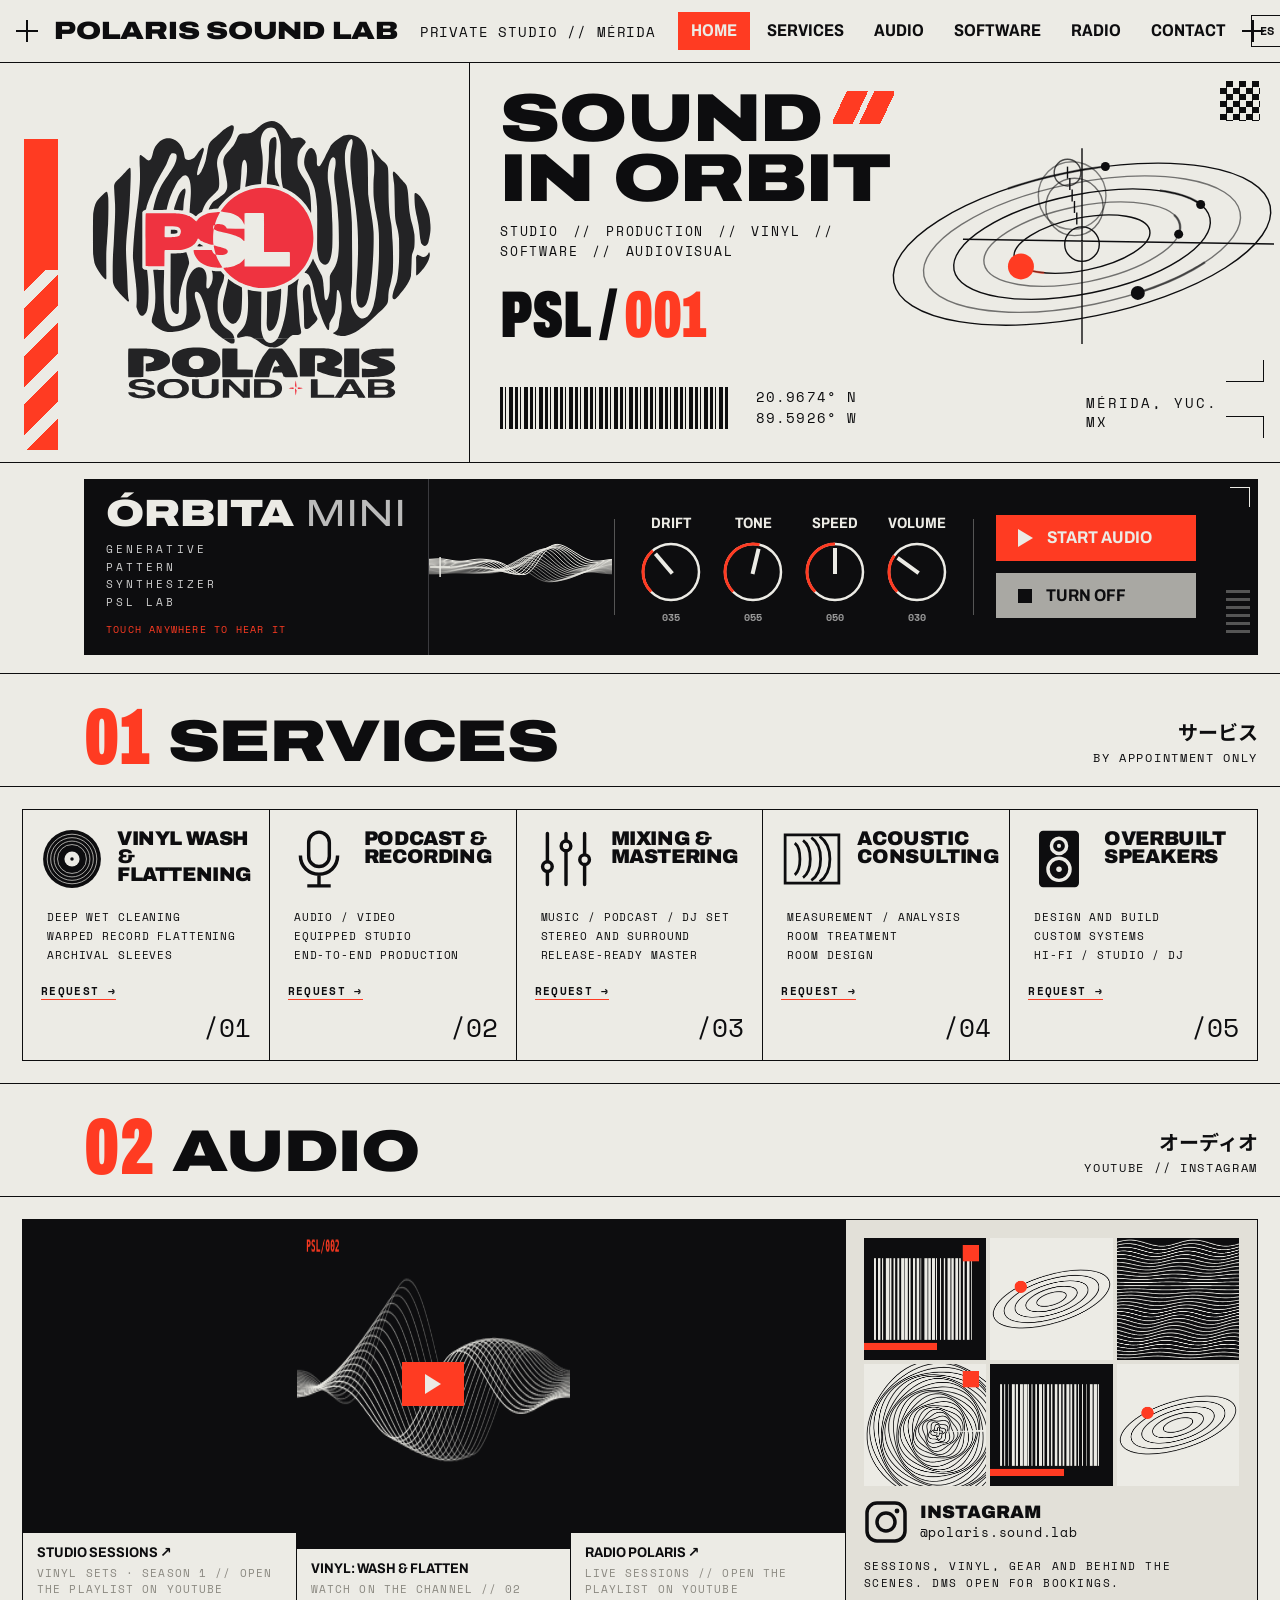
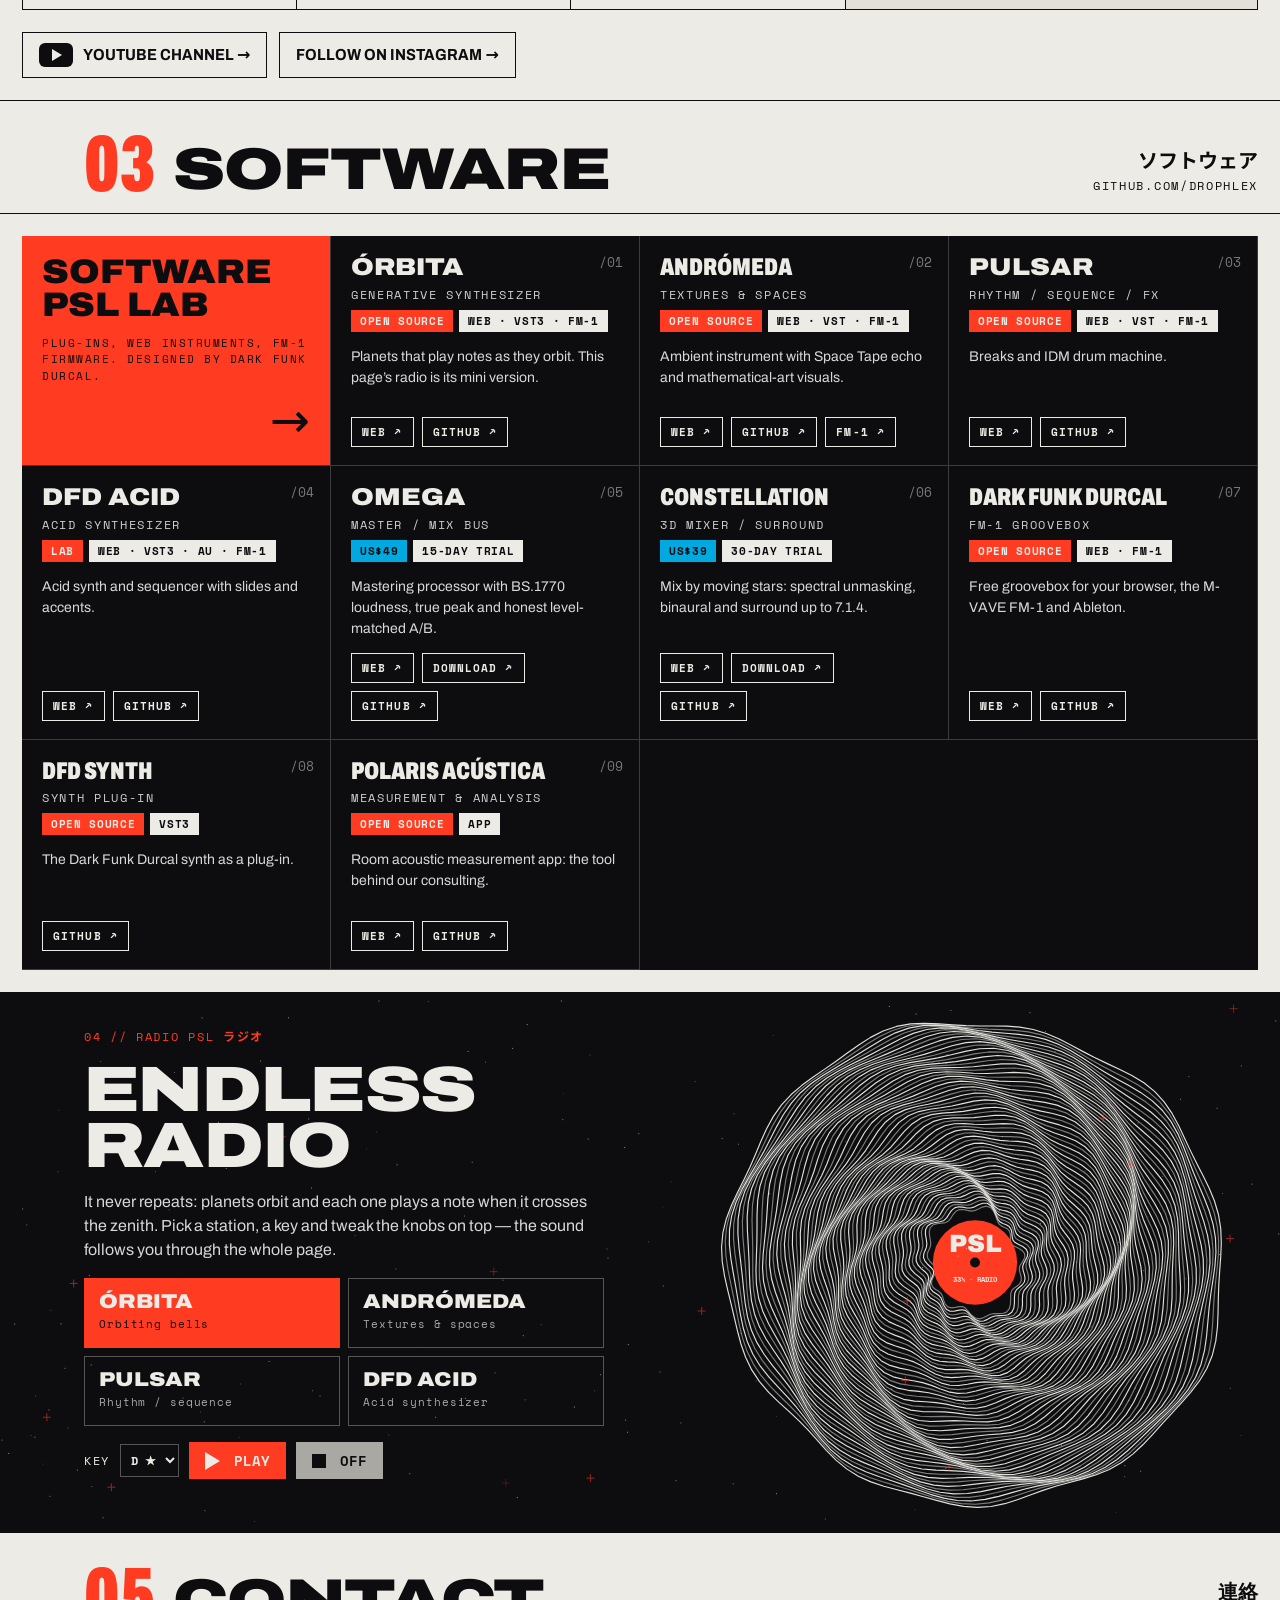
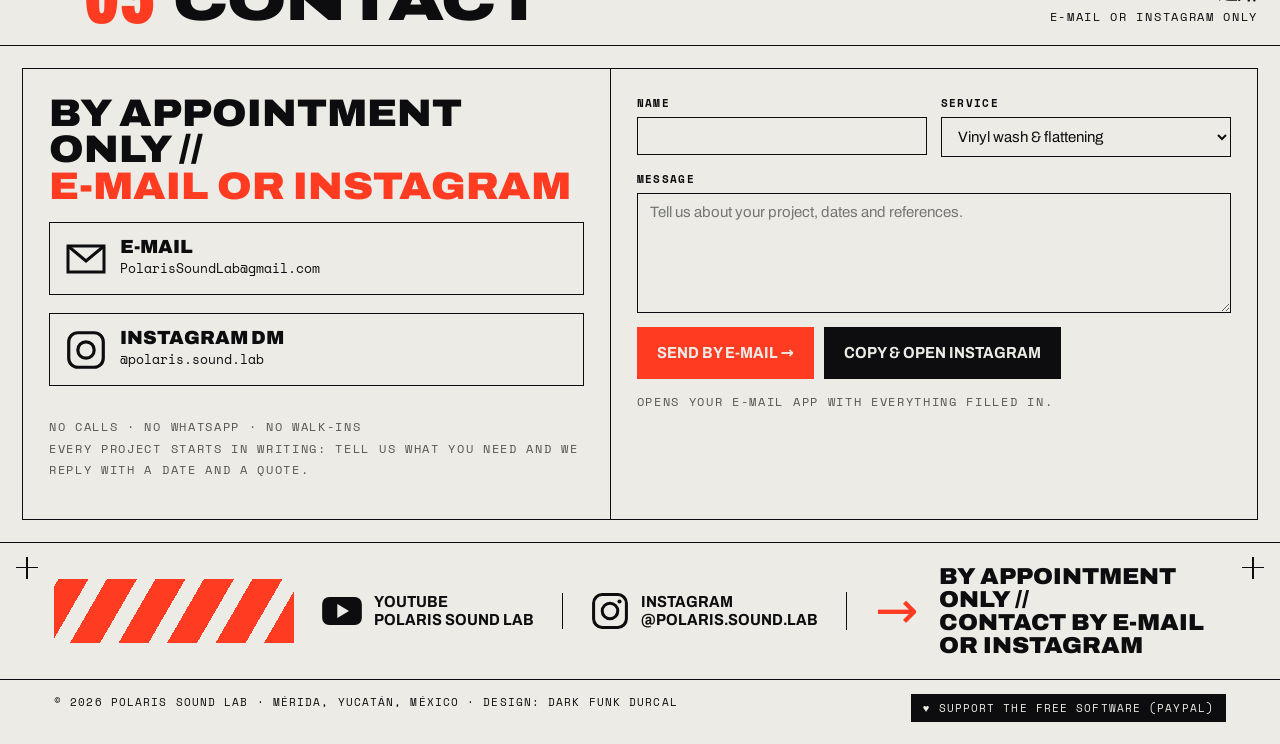
==== commit 8e43deda: "Videos: Studio sessions and Radio Polaris playlists - "Sesiones en el estudio" plays the Vinyl Sets " ====
--- a/index.html
+++ b/index.html
@@ -153,7 +153,8 @@
 .vid .frame canvas{width:100%;height:100%;display:block}
 .vid .frame .play{position:absolute;left:50%;top:50%;transform:translate(-50%,-50%);width:62px;height:44px;background:var(--red);display:grid;place-items:center}
 .vid .frame .play::after{content:'';border-left:16px solid var(--paper);border-top:10px solid transparent;border-bottom:10px solid transparent}
-.vid iframe{width:100%;flex:1;min-height:190px;border:0;display:block}
+.vid iframe{width:100%;flex:1;min-height:190px;aspect-ratio:16/9;border:0;display:block;background:var(--ink)}
+a.cap{display:block;color:inherit;text-decoration:none}a.cap:hover{color:var(--red)}
 .vid .cap{padding:12px 14px;font-size:14px;font-weight:700;font-stretch:90%;text-transform:uppercase;line-height:1.15}
 .vid .cap small{display:block;font:400 11px 'Mono';letter-spacing:.1em;color:var(--grey);margin-top:4px}
 .ig{display:flex;flex-direction:column;padding:18px;gap:14px;background:var(--paper2)}
@@ -917,10 +918,16 @@
 function renderVids() {
   const box = $('#vids'); box.innerHTML = '';
   const list = VIDEOS.length ? VIDEOS.slice(0, 3) : [
-    { es: 'Sesiones en el estudio', en: 'Studio sessions' }, { es: 'Vinilo: lavado y aplanado', en: 'Vinyl: wash & flatten' }, { es: 'Software PSL en acción', en: 'PSL software in action' }];
+    { es: 'Sesiones en el estudio', en: 'Studio sessions', list: 'PL1AhoIdXL_PPZuYQFF6Wn1OYiWstri4-L', sub: { es: 'Vinyl Sets · Temporada 1', en: 'Vinyl Sets · Season 1' } },
+    { es: 'Vinilo: lavado y aplanado', en: 'Vinyl: wash & flatten' },
+    { es: 'Radio Polaris', en: 'Radio Polaris', list: 'PLHqU_twuP5y0', sub: { es: 'Sesiones en vivo', en: 'Live sessions' } }];
   list.forEach((v, i) => {
     const d = document.createElement('div'); d.className = 'vid';
-    if (v.id) {
+    if (v.list) {
+      // YouTube's own player shows the playlist cover; the caption links to the whole list
+      const url = `https://www.youtube.com/playlist?list=${v.list}`;
+      d.innerHTML = `<iframe loading="lazy" src="https://www.youtube-nocookie.com/embed/videoseries?list=${v.list}&rel=0" title="${v[lang]}" allow="autoplay; encrypted-media; picture-in-picture" allowfullscreen></iframe><a class="cap" href="${url}" target="_blank" rel="noopener">${v[lang]} ↗<small>${v.sub[lang]} // ${lang === 'es' ? 'Ver la lista en YouTube' : 'Open the playlist on YouTube'}</small></a>`;
+    } else if (v.id) {
       d.innerHTML = `<button class="frame" aria-label="Play ${v[lang] || ''}"><img loading="lazy" alt="" src="https://i.ytimg.com/vi/${v.id}/hqdefault.jpg"><span class="play"></span></button><div class="cap">${v[lang] || v.es}<small>YouTube // PSL</small></div>`;
       $('.frame', d).onclick = () => { if (running) stopAudio(false); $('.frame', d).outerHTML = `<iframe src="https://www.youtube-nocookie.com/embed/${v.id}?autoplay=1&rel=0" title="${v[lang] || ''}" allow="autoplay; encrypted-media; picture-in-picture" allowfullscreen></iframe>`; };
     } else {
@@ -930,6 +937,7 @@
     box.appendChild(d);
   });
 }
+window.addEventListener('blur', () => { setTimeout(() => { const a = document.activeElement; if (a && a.tagName === 'IFRAME' && a.closest('#vids') && running) stopAudio(false); }, 0); });
 function tile2(c, i) { const g = c.getContext('2d'), w = c.width, h = c.height; g.fillStyle = INK; g.fillRect(0, 0, w, h); g.strokeStyle = PAPER; g.lineWidth = 1.2;
   for (let k = 0; k < 16; k++) { g.globalAlpha = .3 + k / 24; g.beginPath(); for (let x = 0; x <= w; x += 4) { const u = x / w, y = h / 2 + Math.sin(u * (9 + i * 3) + k * .25) * Math.pow(Math.sin(Math.PI * u), 1.5) * h * .3 * (1 - k / 30) + (k - 8) * 1.4; x ? g.lineTo(x, y) : g.moveTo(x, y); } g.stroke(); }
   g.globalAlpha = 1; g.fillStyle = RED; g.font = '700 14px Mono, monospace'; g.fillText('PSL/' + String(i + 1).padStart(3, '0'), 16, 26); }
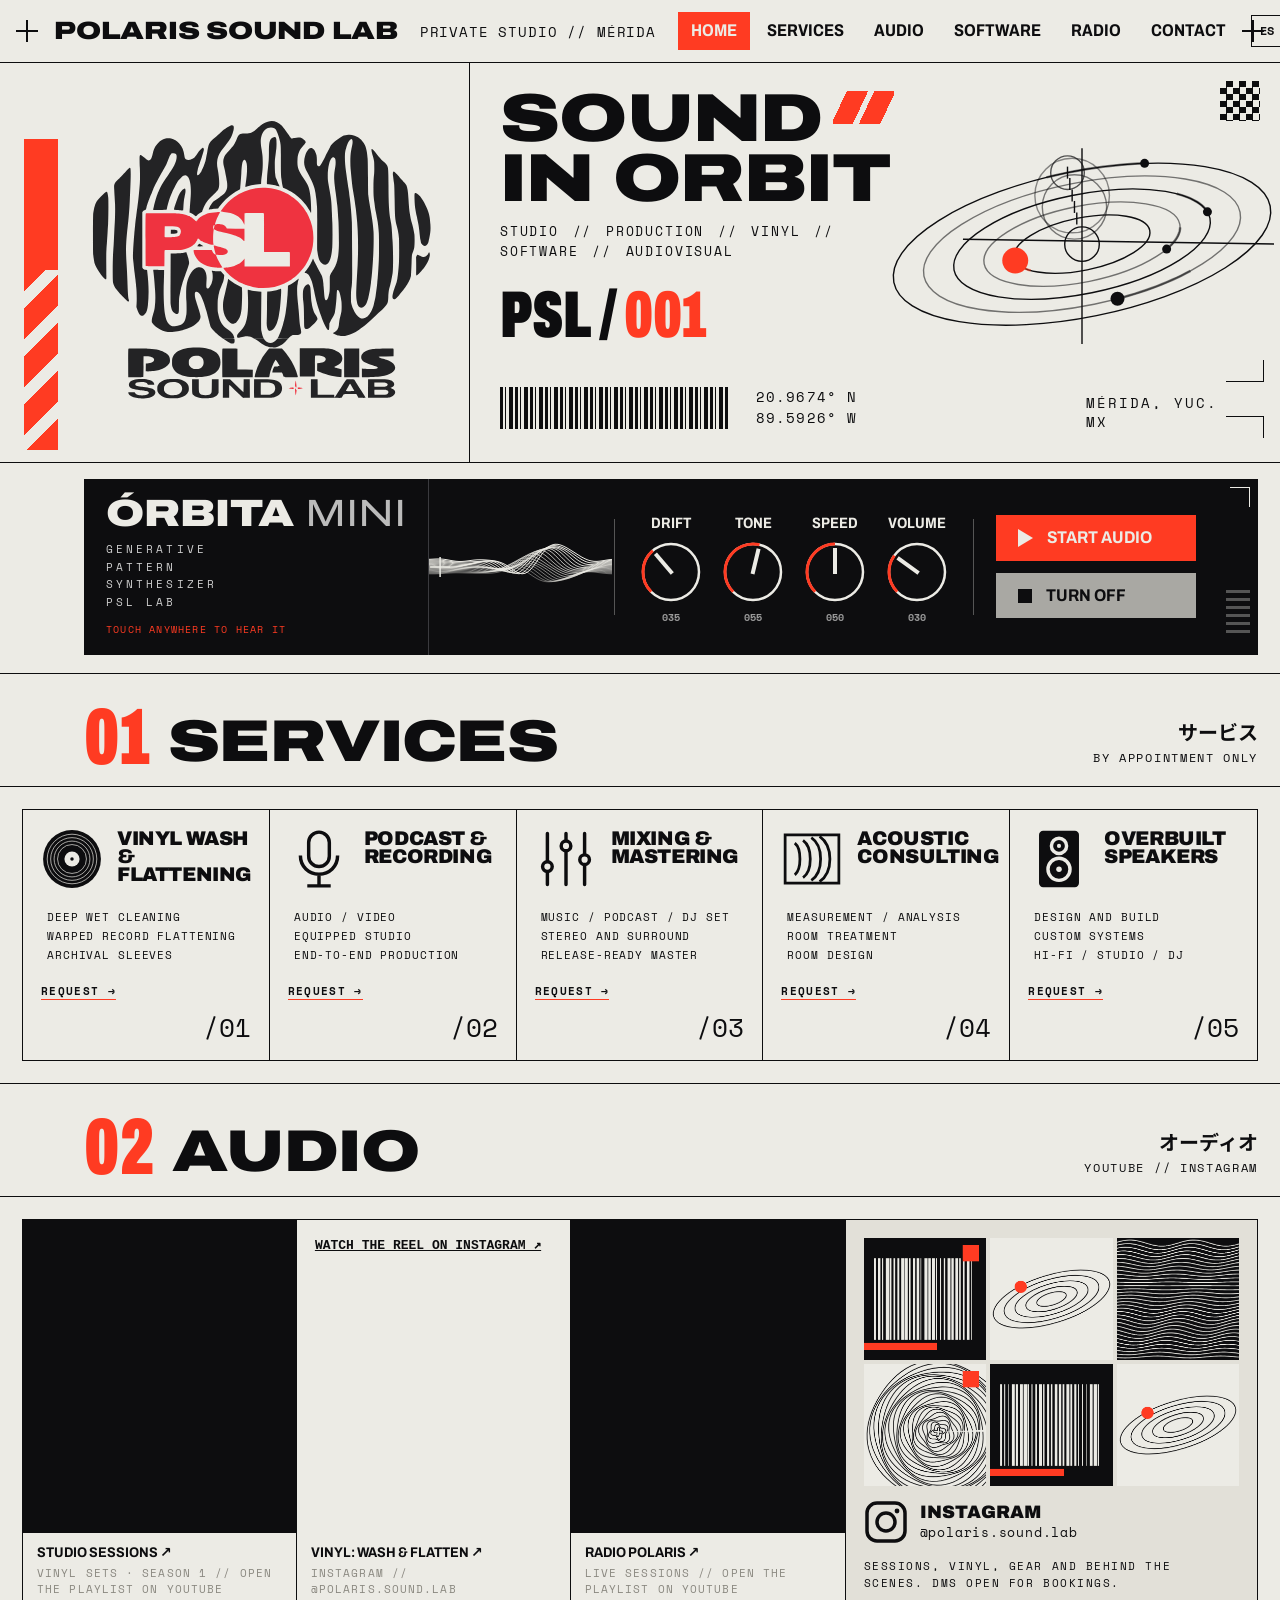
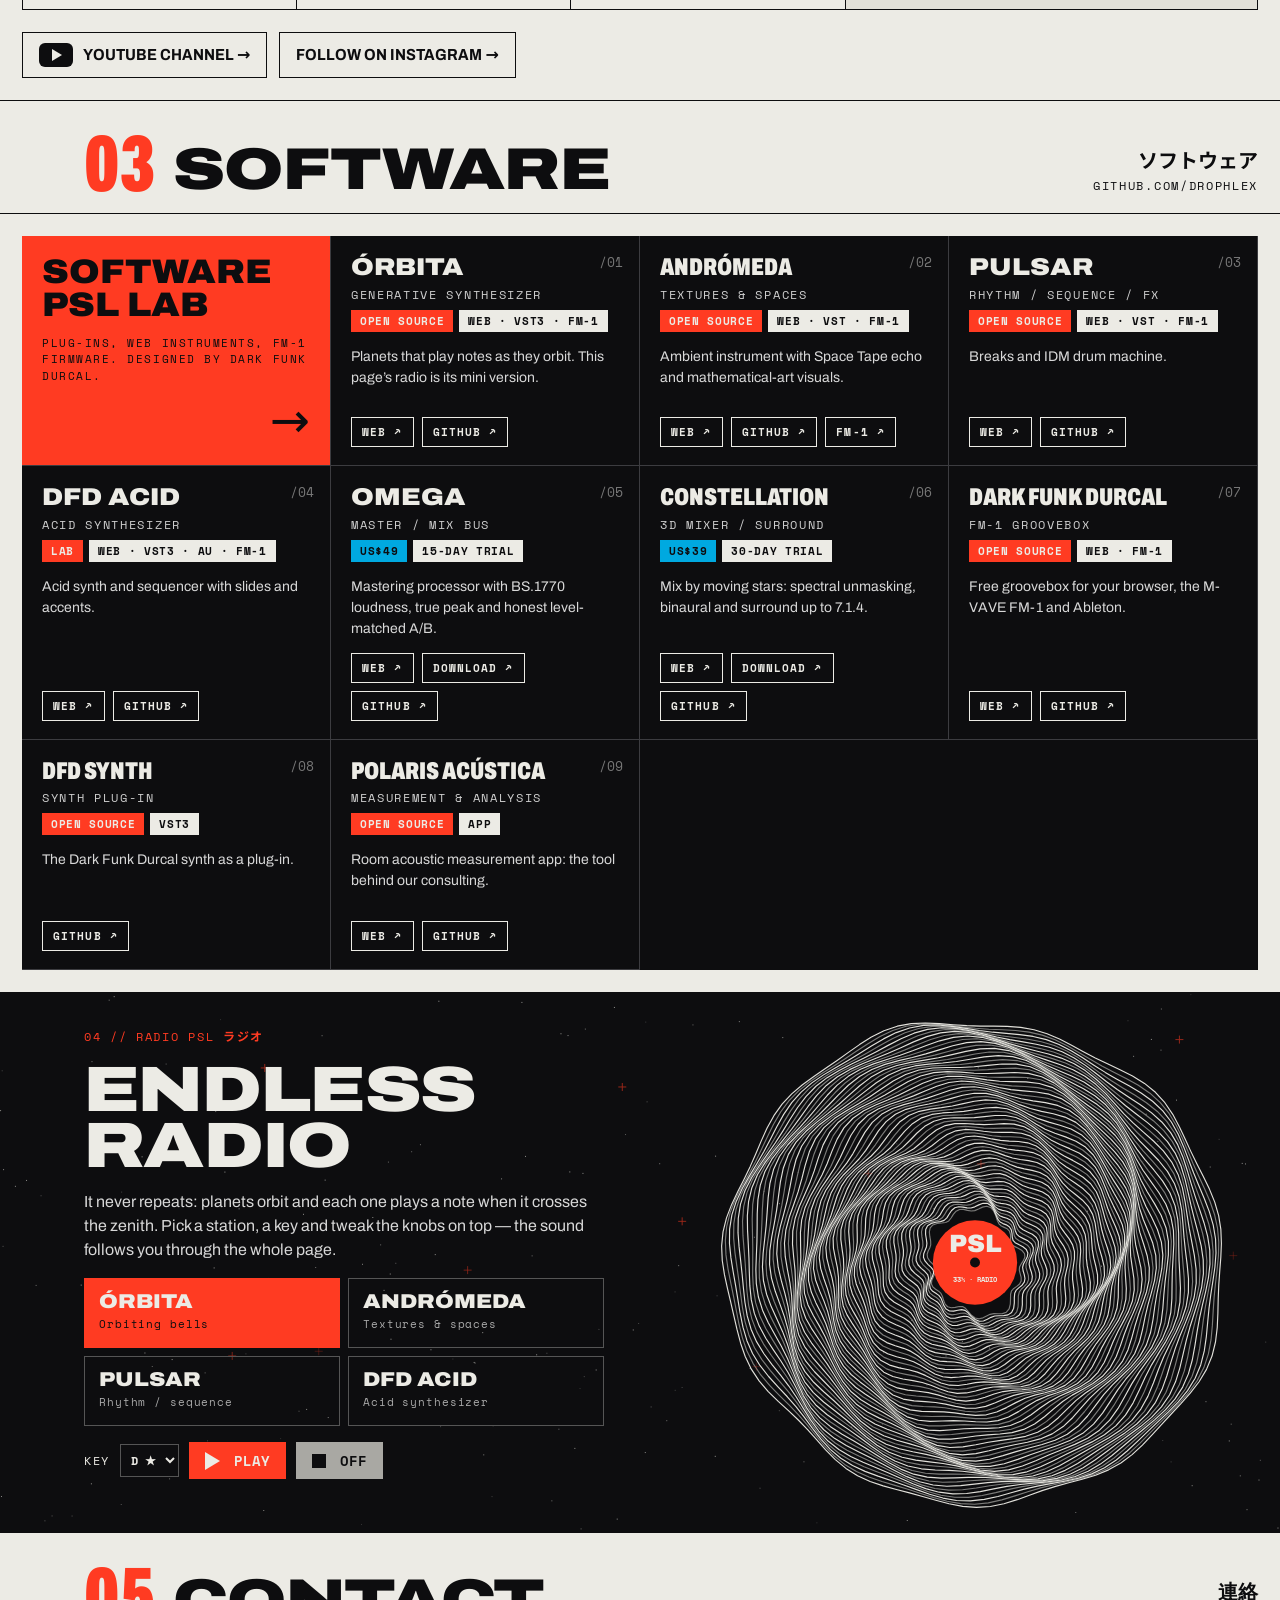
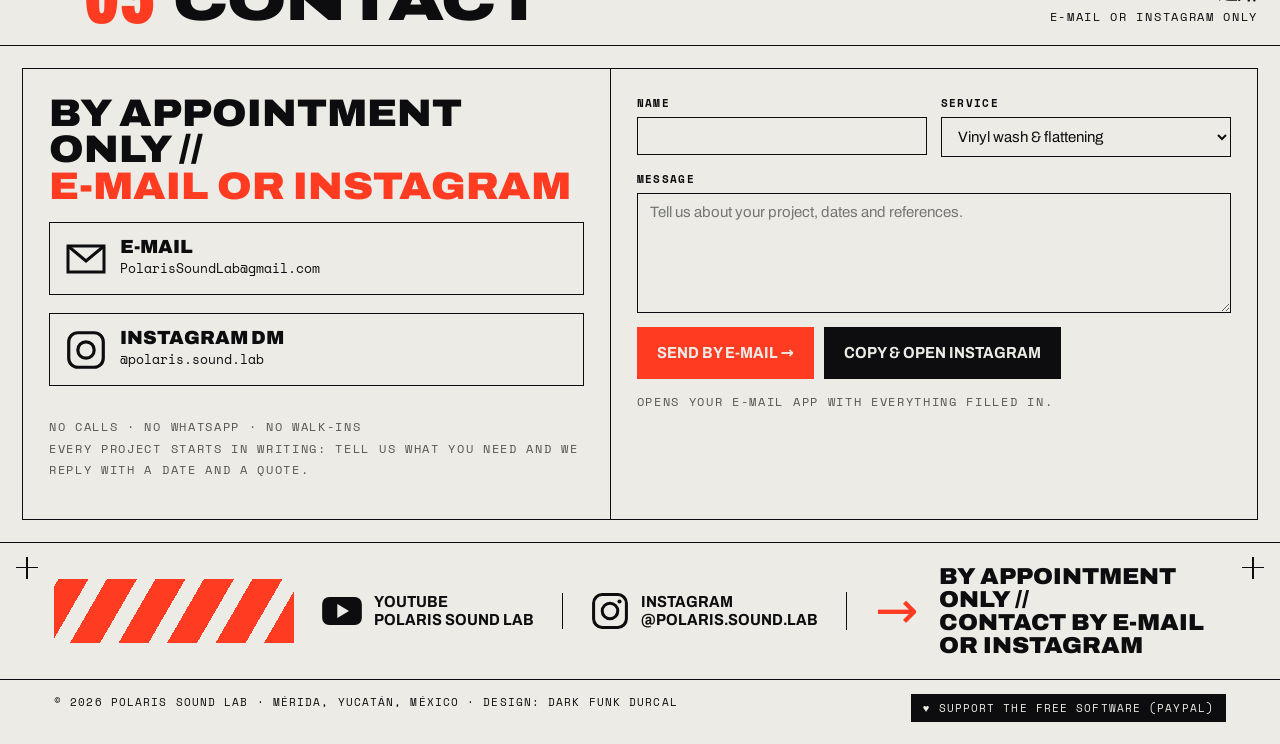
==== commit 67ecee83: "Videos: the vinyl card plays the Instagram reel - "Vinilo: lavado y aplanado" shows the reel through" ====
--- a/index.html
+++ b/index.html
@@ -154,7 +154,11 @@
 .vid .frame .play{position:absolute;left:50%;top:50%;transform:translate(-50%,-50%);width:62px;height:44px;background:var(--red);display:grid;place-items:center}
 .vid .frame .play::after{content:'';border-left:16px solid var(--paper);border-top:10px solid transparent;border-bottom:10px solid transparent}
 .vid iframe{width:100%;flex:1;min-height:190px;aspect-ratio:16/9;border:0;display:block;background:var(--ink)}
-a.cap{display:block;color:inherit;text-decoration:none}a.cap:hover{color:var(--red)}
+a.cap{display:block;color:inherit;text-decoration:none}
+.vid .igf{background:var(--paper);display:flex;justify-content:center;align-items:flex-start;min-height:190px}
+.vid .igf .instagram-media{margin:0!important;width:100%!important;max-width:540px!important;min-width:0!important;border:0!important;border-radius:0!important;box-shadow:none!important}
+.vid .igf blockquote{padding:18px;font:700 13px/1.3 var(--mono,monospace);text-transform:uppercase}
+.vid .igf iframe{min-height:0;flex:none;aspect-ratio:auto}a.cap:hover{color:var(--red)}
 .vid .cap{padding:12px 14px;font-size:14px;font-weight:700;font-stretch:90%;text-transform:uppercase;line-height:1.15}
 .vid .cap small{display:block;font:400 11px 'Mono';letter-spacing:.1em;color:var(--grey);margin-top:4px}
 .ig{display:flex;flex-direction:column;padding:18px;gap:14px;background:var(--paper2)}
@@ -919,7 +923,7 @@
   const box = $('#vids'); box.innerHTML = '';
   const list = VIDEOS.length ? VIDEOS.slice(0, 3) : [
     { es: 'Sesiones en el estudio', en: 'Studio sessions', list: 'PL1AhoIdXL_PPZuYQFF6Wn1OYiWstri4-L', sub: { es: 'Vinyl Sets · Temporada 1', en: 'Vinyl Sets · Season 1' } },
-    { es: 'Vinilo: lavado y aplanado', en: 'Vinyl: wash & flatten' },
+    { es: 'Vinilo: lavado y aplanado', en: 'Vinyl: wash & flatten', ig: 'DYFnhz7u0Zl' },
     { es: 'Radio Polaris', en: 'Radio Polaris', list: 'PLHqU_twuP5y0', sub: { es: 'Sesiones en vivo', en: 'Live sessions' } }];
   list.forEach((v, i) => {
     const d = document.createElement('div'); d.className = 'vid';
@@ -927,6 +931,11 @@
       // YouTube's own player shows the playlist cover; the caption links to the whole list
       const url = `https://www.youtube.com/playlist?list=${v.list}`;
       d.innerHTML = `<iframe loading="lazy" src="https://www.youtube-nocookie.com/embed/videoseries?list=${v.list}&rel=0" title="${v[lang]}" allow="autoplay; encrypted-media; picture-in-picture" allowfullscreen></iframe><a class="cap" href="${url}" target="_blank" rel="noopener">${v[lang]} ↗<small>${v.sub[lang]} // ${lang === 'es' ? 'Ver la lista en YouTube' : 'Open the playlist on YouTube'}</small></a>`;
+    } else if (v.ig) {
+      // Instagram reel through Instagram's own embed (it sizes itself); the caption links to the reel
+      const url = `https://www.instagram.com/reel/${v.ig}/`;
+      d.innerHTML = `<div class="frame igf"><blockquote class="instagram-media" data-instgrm-permalink="${url}" data-instgrm-version="14"><a href="${url}" target="_blank" rel="noopener">${lang === 'es' ? 'Ver el reel en Instagram' : 'Watch the reel on Instagram'} ↗</a></blockquote></div><a class="cap" href="${url}" target="_blank" rel="noopener">${v[lang]} ↗<small>Instagram // @polaris.sound.lab</small></a>`;
+      setTimeout(igEmbed, 0);
     } else if (v.id) {
       d.innerHTML = `<button class="frame" aria-label="Play ${v[lang] || ''}"><img loading="lazy" alt="" src="https://i.ytimg.com/vi/${v.id}/hqdefault.jpg"><span class="play"></span></button><div class="cap">${v[lang] || v.es}<small>YouTube // PSL</small></div>`;
       $('.frame', d).onclick = () => { if (running) stopAudio(false); $('.frame', d).outerHTML = `<iframe src="https://www.youtube-nocookie.com/embed/${v.id}?autoplay=1&rel=0" title="${v[lang] || ''}" allow="autoplay; encrypted-media; picture-in-picture" allowfullscreen></iframe>`; };
@@ -938,6 +947,8 @@
   });
 }
 window.addEventListener('blur', () => { setTimeout(() => { const a = document.activeElement; if (a && a.tagName === 'IFRAME' && a.closest('#vids') && running) stopAudio(false); }, 0); });
+function igEmbed() { if (window.instgrm) { window.instgrm.Embeds.process(); return; } if (document.getElementById('igjs')) return;
+  const sc = document.createElement('script'); sc.id = 'igjs'; sc.async = true; sc.src = 'https://www.instagram.com/embed.js'; document.body.appendChild(sc); }
 function tile2(c, i) { const g = c.getContext('2d'), w = c.width, h = c.height; g.fillStyle = INK; g.fillRect(0, 0, w, h); g.strokeStyle = PAPER; g.lineWidth = 1.2;
   for (let k = 0; k < 16; k++) { g.globalAlpha = .3 + k / 24; g.beginPath(); for (let x = 0; x <= w; x += 4) { const u = x / w, y = h / 2 + Math.sin(u * (9 + i * 3) + k * .25) * Math.pow(Math.sin(Math.PI * u), 1.5) * h * .3 * (1 - k / 30) + (k - 8) * 1.4; x ? g.lineTo(x, y) : g.moveTo(x, y); } g.stroke(); }
   g.globalAlpha = 1; g.fillStyle = RED; g.font = '700 14px Mono, monospace'; g.fillText('PSL/' + String(i + 1).padStart(3, '0'), 16, 26); }
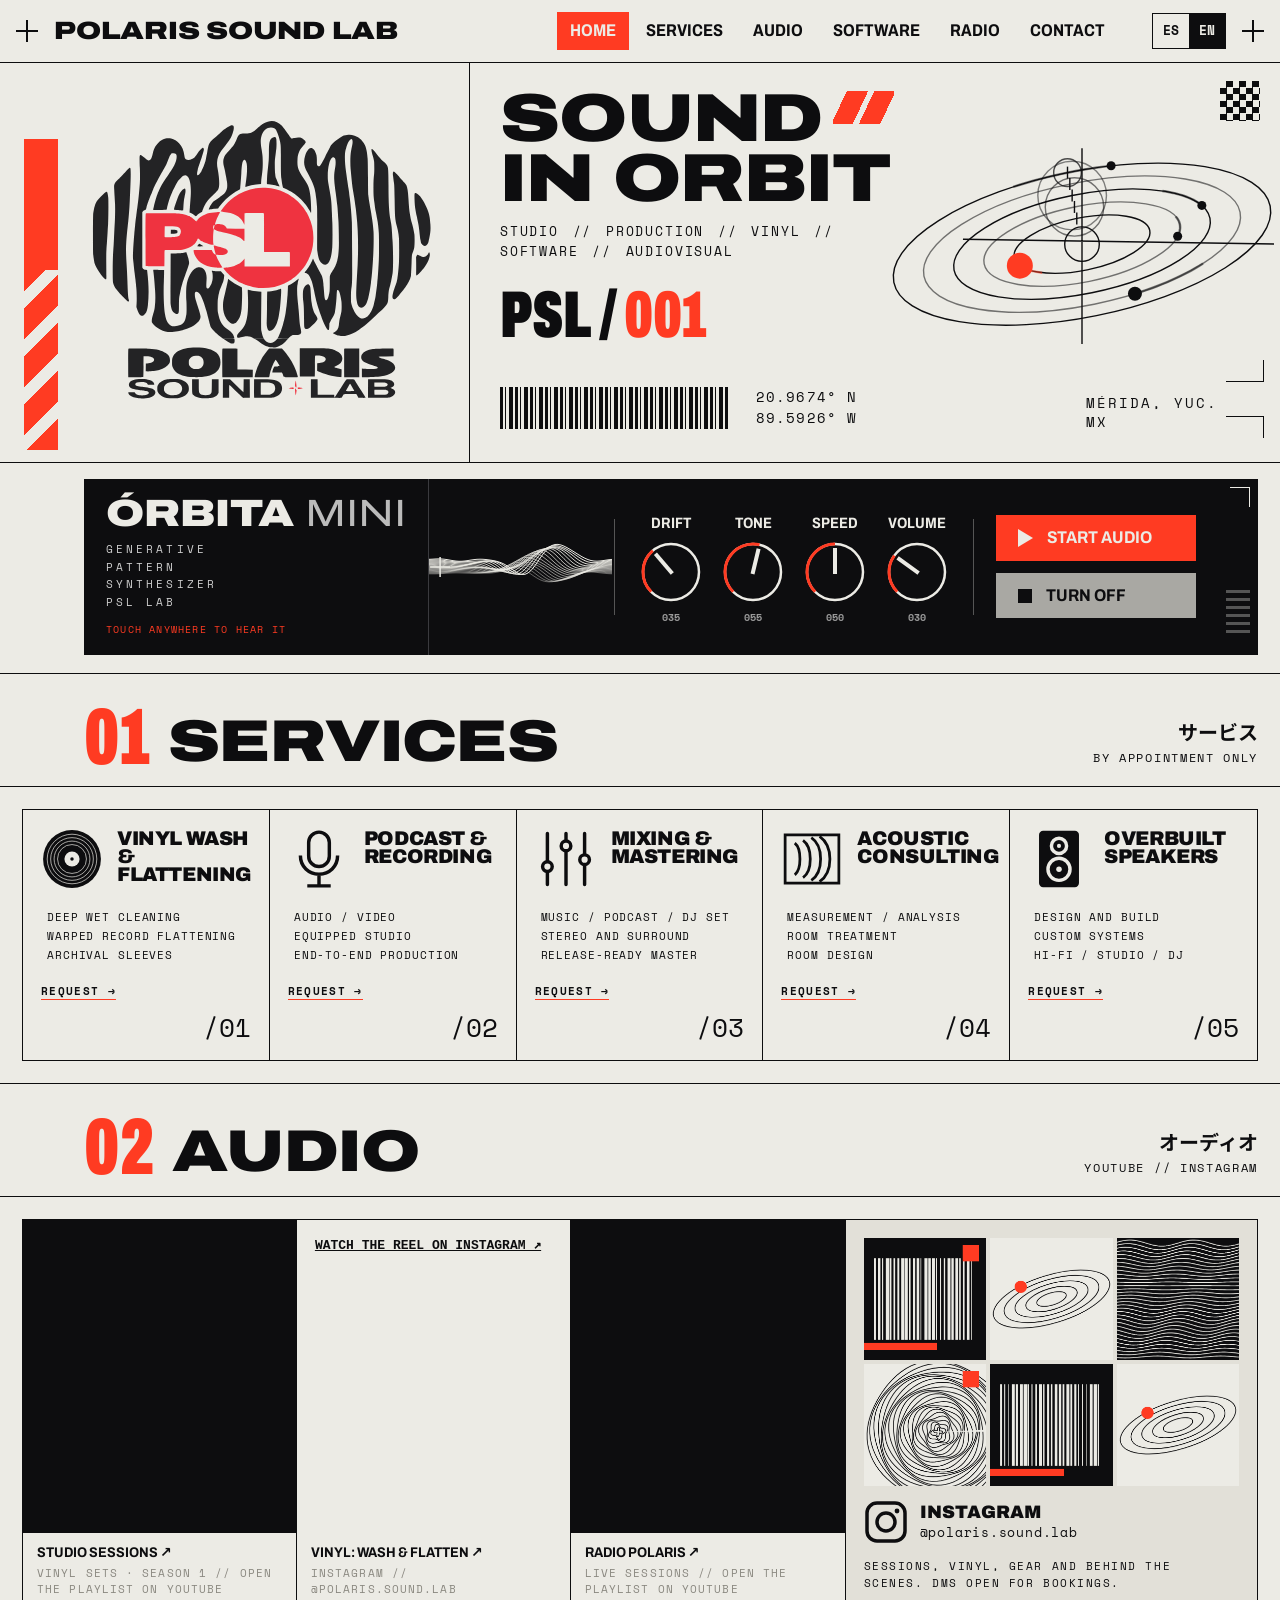
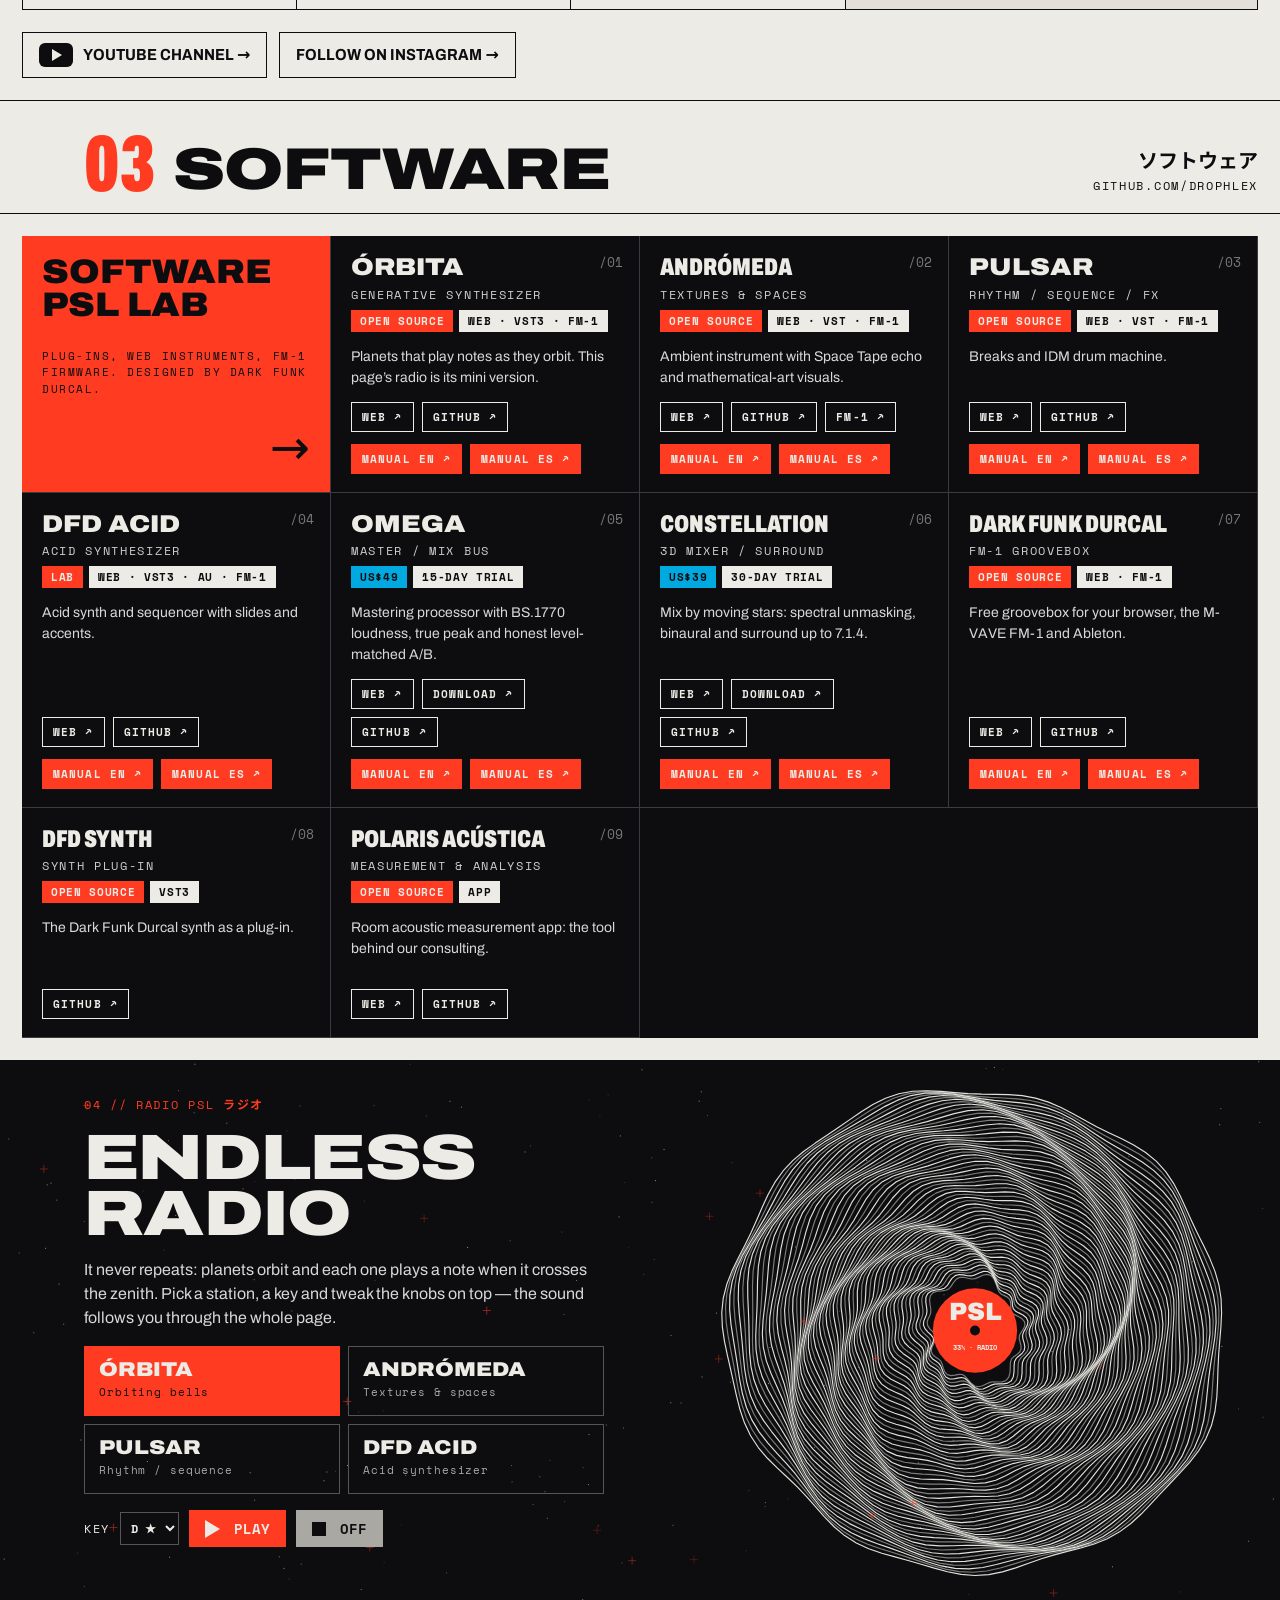
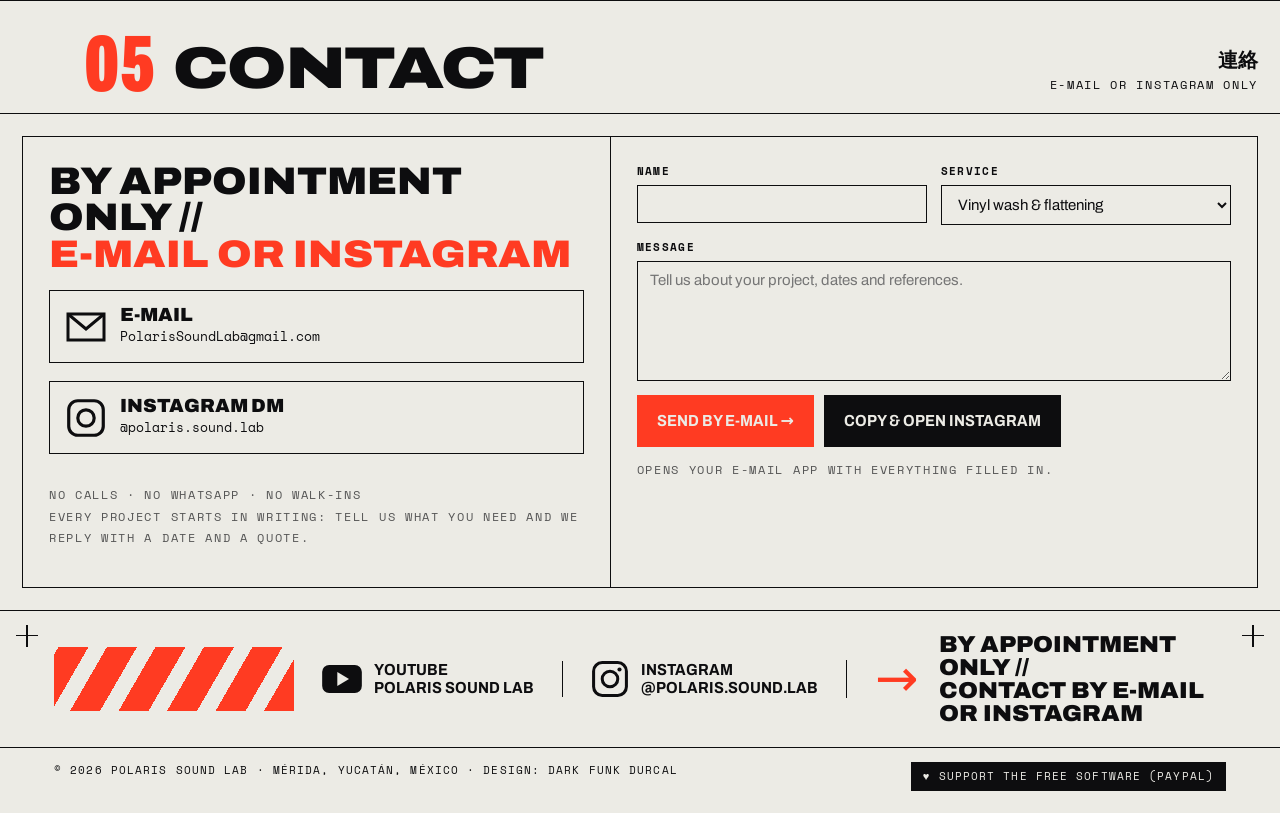
==== commit b1eb6fe6: "Header ES/EN switch always visible; manual buttons for each software - the language switch moves out" ====
--- a/index.html
+++ b/index.html
@@ -43,8 +43,10 @@
 nav a{font-weight:700;font-stretch:85%;text-transform:uppercase;font-size:17px;text-decoration:none;padding:5px 12px;border:1.5px solid transparent}
 nav a:hover{border-color:var(--ink)}
 nav a.on{background:var(--red);color:var(--paper)}
-.lang{border:var(--line);background:none;font-family:'Mono';font-weight:700;font-size:12px;padding:6px 8px;margin-left:8px}
-.lang:hover{background:var(--ink);color:var(--paper)}
+.lang{display:flex;border:var(--line);background:var(--paper);font-family:'Mono';font-weight:700;font-size:13px;padding:0;margin-left:12px;cursor:pointer;flex:none}
+.lang span{padding:7px 10px;color:var(--ink)}
+.lang span.on{background:var(--ink);color:var(--paper)}
+.lang:hover span:not(.on){background:var(--red);color:var(--paper)}
 
 /* ── hero ── */
 .hero{display:grid;grid-template-columns:470px 1fr;border-bottom:var(--line);position:relative;min-height:400px}
@@ -138,6 +140,7 @@
 .app .links{margin-top:auto;display:flex;gap:8px;flex-wrap:wrap}
 .app .links a{font:700 11px 'Mono';letter-spacing:.1em;text-transform:uppercase;text-decoration:none;border:1px solid var(--paper);padding:6px 10px}
 .app .links a:hover{background:var(--paper);color:var(--ink)}
+.app .links.man{margin-top:6px}.app .links.man a{background:var(--red);border-color:var(--red);color:var(--paper)}.app .links.man a:hover{background:var(--paper);border-color:var(--paper);color:var(--ink)}
 .app .idx{position:absolute;right:16px;top:16px;font:400 13px 'Mono';color:#777}
 .softHead{display:flex;flex-direction:column;justify-content:space-between;padding:20px;border-right:1px solid #3c3c40;border-bottom:1px solid #3c3c40;background:var(--red);color:var(--ink)}
 .softHead b{font-size:34px;font-weight:900;font-stretch:110%;line-height:.95;text-transform:uppercase}
@@ -227,6 +230,9 @@
 @media (prefers-reduced-motion:reduce){.rv{opacity:1;transform:none;transition:none}html{scroll-behavior:auto}}
 
 /* ── responsive ── */
+@media (max-width:1500px){.tagline{display:none}}
+@media (max-width:1100px) and (min-width:821px){nav a{font-size:14px;padding:5px 7px}nav{gap:2px}.brand{font-size:17px}.bar .cross{display:none}.lang{margin-left:8px}}
+@media (max-width:900px) and (min-width:821px){.brand{font-size:14px}nav a{font-size:13px;padding:4px 5px}.lang{margin-left:6px}}
 @media (max-width:1180px){
  .tagline{display:none}
  .hero{grid-template-columns:360px 1fr}
@@ -243,7 +249,7 @@
  .brand{font-size:16px}.brand svg{width:28px;height:28px}
  nav{position:fixed;left:0;right:0;bottom:0;margin:0;background:var(--paper);border-top:var(--line);overflow-x:auto;padding:6px;z-index:45;justify-content:flex-start}
  nav a{font-size:14px;padding:6px 9px;white-space:nowrap}
- .lang{margin-left:auto}
+ .lang{margin-left:auto;font-size:12px}.lang span{padding:6px 9px}
  body{padding-bottom:52px}
  .hero{grid-template-columns:1fr}
  .hero .side{display:none}
@@ -295,8 +301,8 @@
    <a href="#software">Software</a>
    <a href="#radio">Radio</a>
    <a href="#contacto" data-en="Contact">Contacto</a>
-   <button class="lang" id="lang" aria-label="Change language">EN</button>
   </nav>
+  <button class="lang" id="lang" aria-label="Switch to English"><span data-l="es">ES</span><span data-l="en">EN</span></button>
   <span class="cross r"></span>
  </div>
 </header>
@@ -499,19 +505,19 @@
 ];
 const GH = 'https://github.com/drophlex/', W = 'https://drophlex.github.io/';
 const SOFT = [
-  { n: 'ÓRBITA', sub: ['Sintetizador generativo', 'Generative synthesizer'], p: ['Planetas que tocan notas al orbitar. La radio de esta página es su versión mini.', 'Planets that play notes as they orbit. This page’s radio is its mini version.'],
+  { n: 'ÓRBITA', man: [GH + 'ORBITA/blob/main/docs/ORBITA-Web-Manual-ES.pdf', GH + 'ORBITA/blob/main/docs/ORBITA-Web-Manual-EN.pdf'], sub: ['Sintetizador generativo', 'Generative synthesizer'], p: ['Planetas que tocan notas al orbitar. La radio de esta página es su versión mini.', 'Planets that play notes as they orbit. This page’s radio is its mini version.'],
     tags: [['Open source'], ['Web · VST3 · FM-1', 'w']], links: [['Web', 'https://drophlex.github.io/ORBITA/'], ['GitHub', GH + 'ORBITA']] },
-  { n: 'ANDRÓMEDA', sub: ['Texturas y espacios', 'Textures & spaces'], p: ['Instrumento ambient con eco de cinta Space Tape y visuales de arte matemático.', 'Ambient instrument with Space Tape echo and mathematical-art visuals.'],
+  { n: 'ANDRÓMEDA', man: [GH + 'ANDROMEDA/blob/main/manual/ANDROMEDA-Manual-ES.pdf', GH + 'ANDROMEDA/blob/main/manual/ANDROMEDA-Manual-EN.pdf'], sub: ['Texturas y espacios', 'Textures & spaces'], p: ['Instrumento ambient con eco de cinta Space Tape y visuales de arte matemático.', 'Ambient instrument with Space Tape echo and mathematical-art visuals.'],
     tags: [['Open source'], ['Web · VST · FM-1', 'w']], links: [['Web', 'https://drophlex.github.io/ANDROMEDA/'], ['GitHub', GH + 'ANDROMEDA'], ['FM-1', GH + 'ANDROMEDAFM1']] },
-  { n: 'PULSAR', sub: ['Ritmo / secuencia / FX', 'Rhythm / sequence / FX'], p: ['Caja de ritmos de breaks e IDM.', 'Breaks and IDM drum machine.'],
+  { n: 'PULSAR', man: [GH + 'PULSAR/blob/main/manual/PULSAR-Manual-ES.pdf', GH + 'PULSAR/blob/main/manual/PULSAR-Manual-EN.pdf'], sub: ['Ritmo / secuencia / FX', 'Rhythm / sequence / FX'], p: ['Caja de ritmos de breaks e IDM.', 'Breaks and IDM drum machine.'],
     tags: [['Open source'], ['Web · VST · FM-1', 'w']], links: [['Web', W + 'PULSAR/'], ['GitHub', GH + 'PULSAR']] },
-  { n: 'DFD ACID', sub: ['Sintetizador acid', 'Acid synthesizer'], p: ['Sinte y secuenciador acid con slides y acentos.', 'Acid synth and sequencer with slides and accents.'],
+  { n: 'DFD ACID', man: [GH + 'DFD-ACID-ENGINE/blob/main/manual/DFD-ACID-ENGINE-Web-Manual-ES.pdf', GH + 'DFD-ACID-ENGINE/blob/main/manual/DFD-ACID-ENGINE-Web-Manual-EN.pdf'], sub: ['Sintetizador acid', 'Acid synthesizer'], p: ['Sinte y secuenciador acid con slides y acentos.', 'Acid synth and sequencer with slides and accents.'],
     tags: [['Lab'], ['Web · VST3 · AU · FM-1', 'w']], links: [['Web', W + 'DFD-ACID-ENGINE/'], ['GitHub', GH + 'DFD-ACID-ENGINE']] },
-  { n: 'OMEGA', sub: ['Master / mix bus', 'Master / mix bus'], p: ['Procesador de mastering con loudness BS.1770, pico real y A/B honesto al mismo volumen.', 'Mastering processor with BS.1770 loudness, true peak and honest level-matched A/B.'],
+  { n: 'OMEGA', man: [GH + 'OMEGA/blob/main/manual/Omega-Manual-ES.pdf', GH + 'OMEGA/blob/main/manual/Omega-Manual-EN.pdf'], sub: ['Master / mix bus', 'Master / mix bus'], p: ['Procesador de mastering con loudness BS.1770, pico real y A/B honesto al mismo volumen.', 'Mastering processor with BS.1770 loudness, true peak and honest level-matched A/B.'],
     tags: [['US$49', 'c'], [['Prueba 15 días', '15-day trial'], 'w']], links: [['Web', W + 'OMEGA/'], [['Descargar', 'Download'], GH + 'OMEGA/releases/latest'], ['GitHub', GH + 'OMEGA']] },
-  { n: 'CONSTELLATION', sub: ['Mezclador 3D / surround', '3D mixer / surround'], p: ['Mezcla moviendo estrellas: desenmascarado espectral, binaural y surround hasta 7.1.4.', 'Mix by moving stars: spectral unmasking, binaural and surround up to 7.1.4.'],
+  { n: 'CONSTELLATION', man: [GH + 'CONSTELLATION/blob/main/manual/Constellation-Manual-ES.pdf', GH + 'CONSTELLATION/blob/main/manual/Constellation-Manual-EN.pdf'], sub: ['Mezclador 3D / surround', '3D mixer / surround'], p: ['Mezcla moviendo estrellas: desenmascarado espectral, binaural y surround hasta 7.1.4.', 'Mix by moving stars: spectral unmasking, binaural and surround up to 7.1.4.'],
     tags: [['US$39', 'c'], [['Prueba 30 días', '30-day trial'], 'w']], links: [['Web', W + 'CONSTELLATION/'], [['Descargar', 'Download'], GH + 'CONSTELLATION/releases/latest'], ['GitHub', GH + 'CONSTELLATION']] },
-  { n: 'DARK FUNK DURCAL', sub: ['Groovebox FM-1', 'FM-1 groovebox'], p: ['Groovebox gratis para el navegador, el M-VAVE FM-1 y Ableton.', 'Free groovebox for your browser, the M-VAVE FM-1 and Ableton.'],
+  { n: 'DARK FUNK DURCAL', man: [GH + 'dark-funk-durcal-synt-fm1/blob/main/manual/DarkFunkDurcal-Manual-ES.pdf', GH + 'dark-funk-durcal-synt-fm1/blob/main/manual/DarkFunkDurcal-Manual-EN.pdf'], sub: ['Groovebox FM-1', 'FM-1 groovebox'], p: ['Groovebox gratis para el navegador, el M-VAVE FM-1 y Ableton.', 'Free groovebox for your browser, the M-VAVE FM-1 and Ableton.'],
     tags: [['Open source'], ['Web · FM-1', 'w']], links: [['Web', W + 'dark-funk-durcal-synt-fm1/'], ['GitHub', GH + 'dark-funk-durcal-synt-fm1']] },
   { n: 'DFD SYNTH', sub: ['Plug-in de síntesis', 'Synth plug-in'], p: ['El sinte de Dark Funk Durcal como plug-in.', 'The Dark Funk Durcal synth as a plug-in.'],
     tags: [['Open source'], ['VST3', 'w']], links: [['GitHub', GH + 'dfd-synth-plugin']] },
@@ -529,7 +535,7 @@
     el.innerHTML = lang === 'en' ? el.dataset.en : el.dataset.es;
   });
   $$('[data-ph-en]').forEach(el => { if (!el.dataset.phEs) el.dataset.phEs = el.placeholder; el.placeholder = lang === 'en' ? el.dataset.phEn : el.dataset.phEs; });
-  $('#lang').textContent = lang === 'es' ? 'EN' : 'ES';
+  $$('#lang [data-l]').forEach(e => e.classList.toggle('on', e.dataset.l === lang)); $('#lang').setAttribute('aria-label', lang === 'es' ? 'Switch to English' : 'Cambiar a español');
   renderSoft(); renderVids(); renderStations(); knobs.forEach(k => k.label());
   updateButtons();
 }
@@ -541,7 +547,8 @@
     const a = document.createElement('article'); a.className = 'app';
     a.innerHTML = `<span class="idx">/${String(i + 1).padStart(2, '0')}</span><h3 class="${s.n.length > 8 ? 'long' : ''}">${s.n}</h3><span class="sub mono">${L(s.sub)}</span>
       <div class="tags">${s.tags.map(t => `<span class="tag ${t[1] || ''}">${L(t[0])}</span>`).join('')}</div><p>${L(s.p)}</p>
-      <div class="links">${s.links.map(l => `<a href="${l[1]}" target="_blank" rel="noopener">${L(l[0])} ↗</a>`).join('')}</div>`;
+      <div class="links">${s.links.map(l => `<a href="${l[1]}" target="_blank" rel="noopener">${L(l[0])} ↗</a>`).join('')}</div>${s.man ? `
+      <div class="links man">${(lang === 'es' ? [0, 1] : [1, 0]).map(k => `<a href="${s.man[k]}" target="_blank" rel="noopener" lang="${k ? 'en' : 'es'}">Manual ${k ? 'EN' : 'ES'} ↗</a>`).join('')}</div>` : ''}`;
     box.appendChild(a);
   });
 }
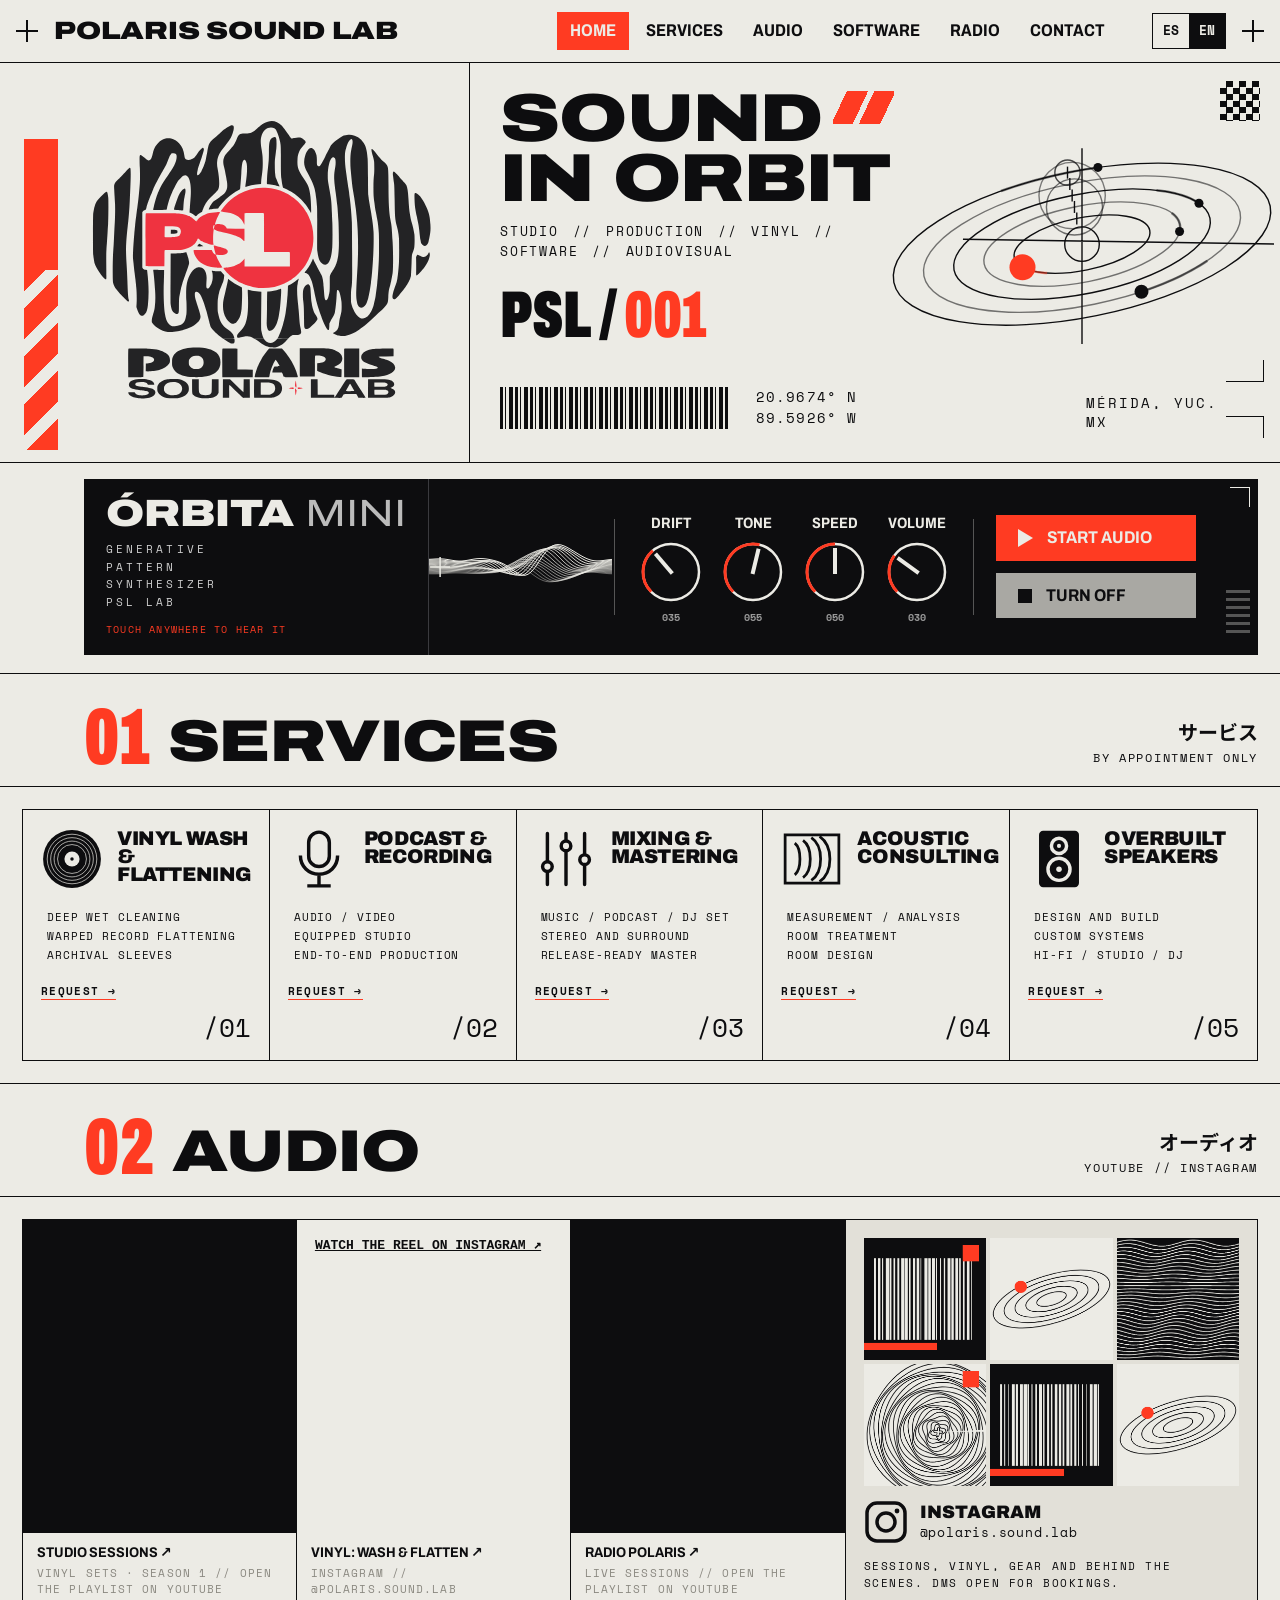
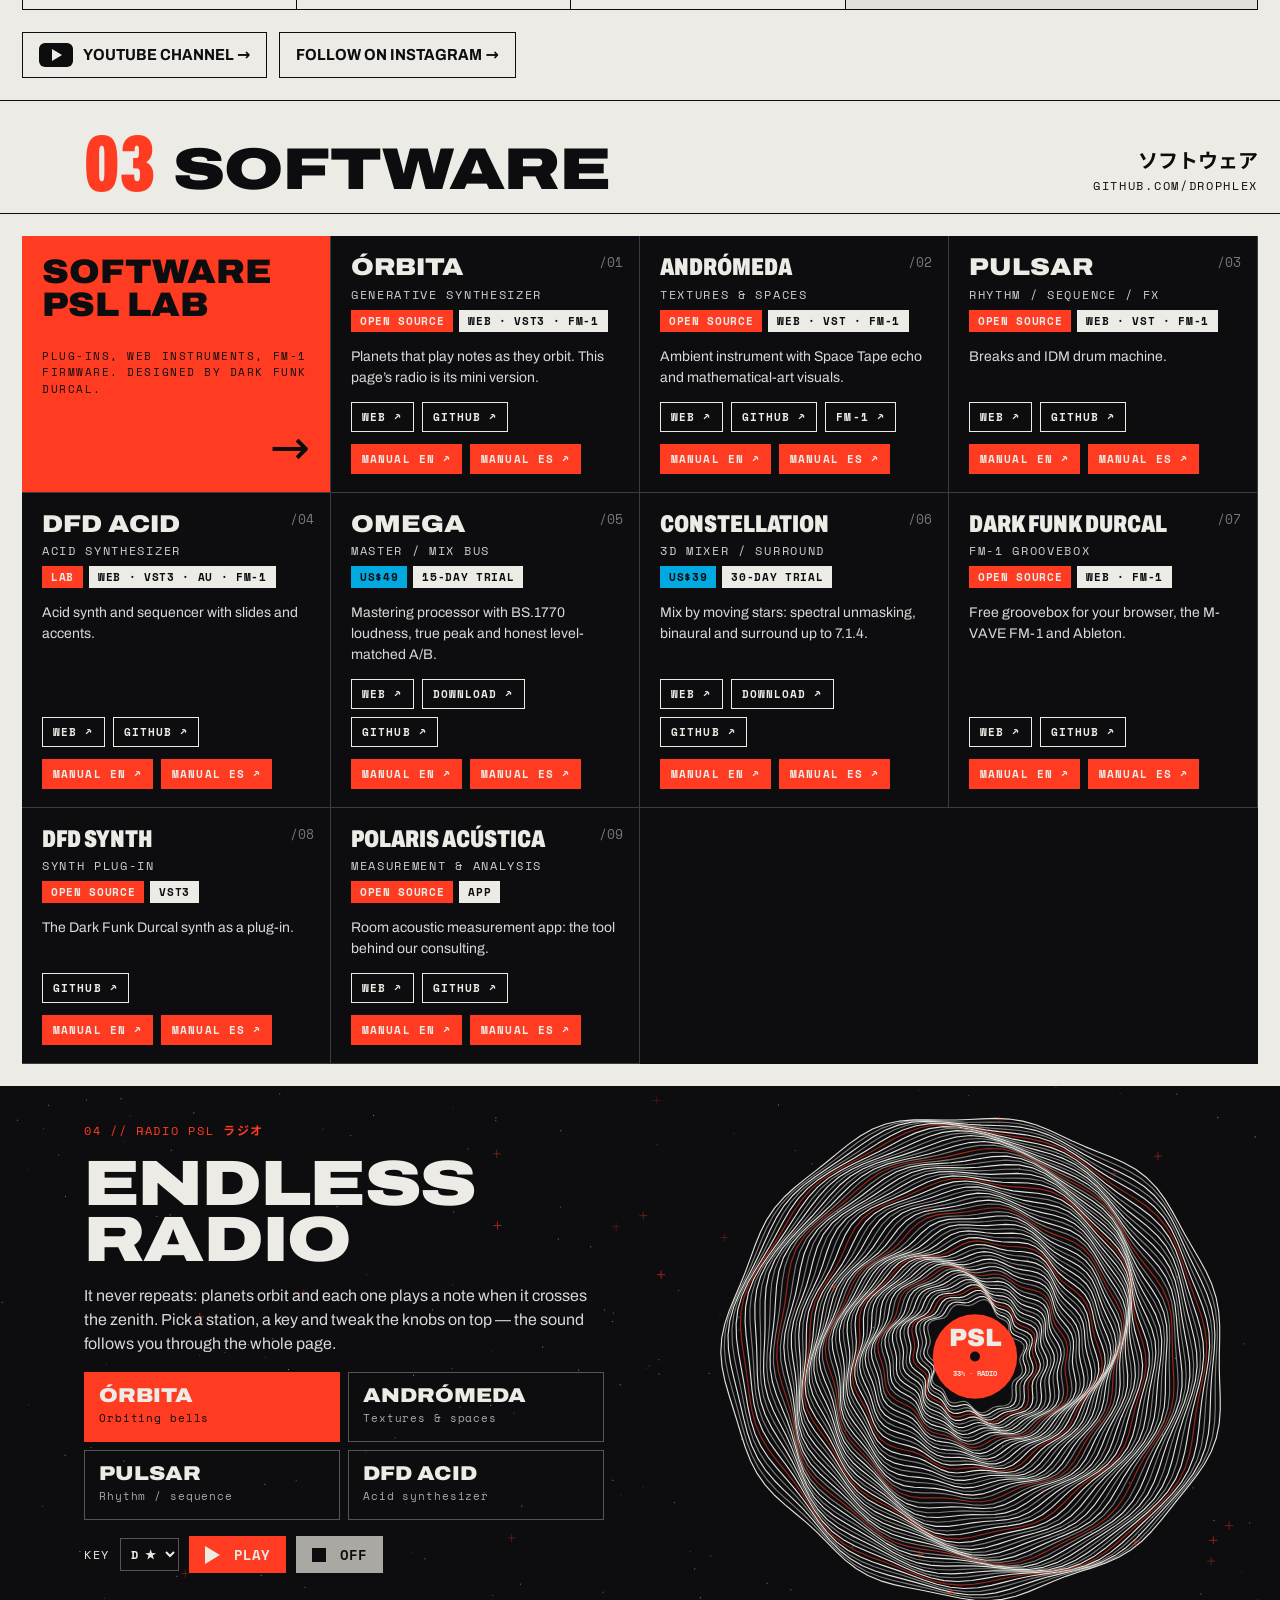
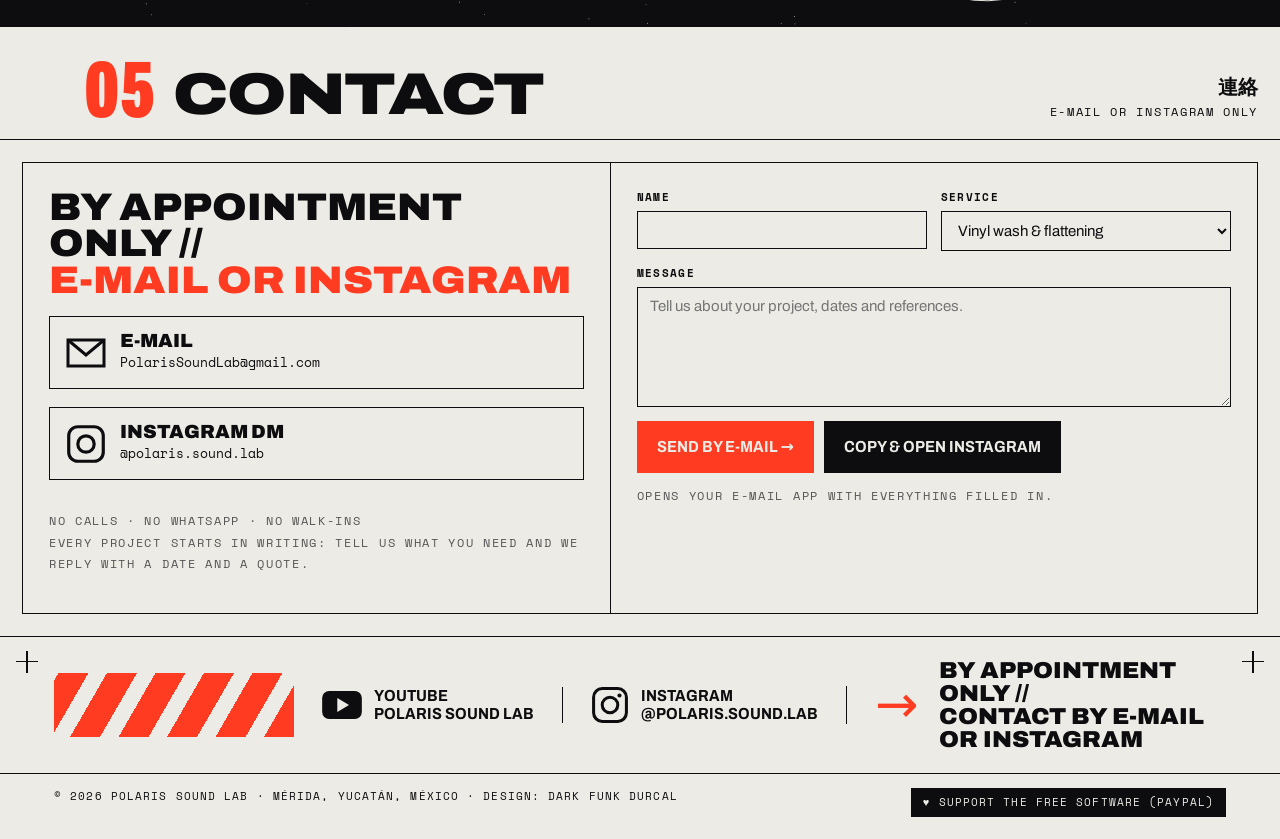
==== commit b12d45e7: "Manual buttons for DFD SYNTH and POLARIS ACÚSTICA Co-Authored-By: Claude Opus 5.5 <noreply@anthropic" ====
--- a/index.html
+++ b/index.html
@@ -519,9 +519,9 @@
     tags: [['US$39', 'c'], [['Prueba 30 días', '30-day trial'], 'w']], links: [['Web', W + 'CONSTELLATION/'], [['Descargar', 'Download'], GH + 'CONSTELLATION/releases/latest'], ['GitHub', GH + 'CONSTELLATION']] },
   { n: 'DARK FUNK DURCAL', man: [GH + 'dark-funk-durcal-synt-fm1/blob/main/manual/DarkFunkDurcal-Manual-ES.pdf', GH + 'dark-funk-durcal-synt-fm1/blob/main/manual/DarkFunkDurcal-Manual-EN.pdf'], sub: ['Groovebox FM-1', 'FM-1 groovebox'], p: ['Groovebox gratis para el navegador, el M-VAVE FM-1 y Ableton.', 'Free groovebox for your browser, the M-VAVE FM-1 and Ableton.'],
     tags: [['Open source'], ['Web · FM-1', 'w']], links: [['Web', W + 'dark-funk-durcal-synt-fm1/'], ['GitHub', GH + 'dark-funk-durcal-synt-fm1']] },
-  { n: 'DFD SYNTH', sub: ['Plug-in de síntesis', 'Synth plug-in'], p: ['El sinte de Dark Funk Durcal como plug-in.', 'The Dark Funk Durcal synth as a plug-in.'],
+  { n: 'DFD SYNTH', man: [GH + 'dfd-synth-plugin/blob/main/manual/DarkFunkDurcal-Plugin-Manual-ES.pdf', GH + 'dfd-synth-plugin/blob/main/manual/DarkFunkDurcal-Plugin-Manual-EN.pdf'], sub: ['Plug-in de síntesis', 'Synth plug-in'], p: ['El sinte de Dark Funk Durcal como plug-in.', 'The Dark Funk Durcal synth as a plug-in.'],
     tags: [['Open source'], ['VST3', 'w']], links: [['GitHub', GH + 'dfd-synth-plugin']] },
-  { n: 'POLARIS ACÚSTICA', sub: ['Medición y análisis', 'Measurement & analysis'], p: ['App de medición acústica de salas: la herramienta de nuestra asesoría.', 'Room acoustic measurement app: the tool behind our consulting.'],
+  { n: 'POLARIS ACÚSTICA', man: [GH + 'polaris-acustica/blob/main/manual/PolarisAcustica-Manual-ES.pdf', GH + 'polaris-acustica/blob/main/manual/PolarisAcustica-Manual-EN.pdf'], sub: ['Medición y análisis', 'Measurement & analysis'], p: ['App de medición acústica de salas: la herramienta de nuestra asesoría.', 'Room acoustic measurement app: the tool behind our consulting.'],
     tags: [['Open source'], ['App', 'w']], links: [['Web', W + 'polaris-acustica/'], ['GitHub', GH + 'polaris-acustica']] },
 ];
 
